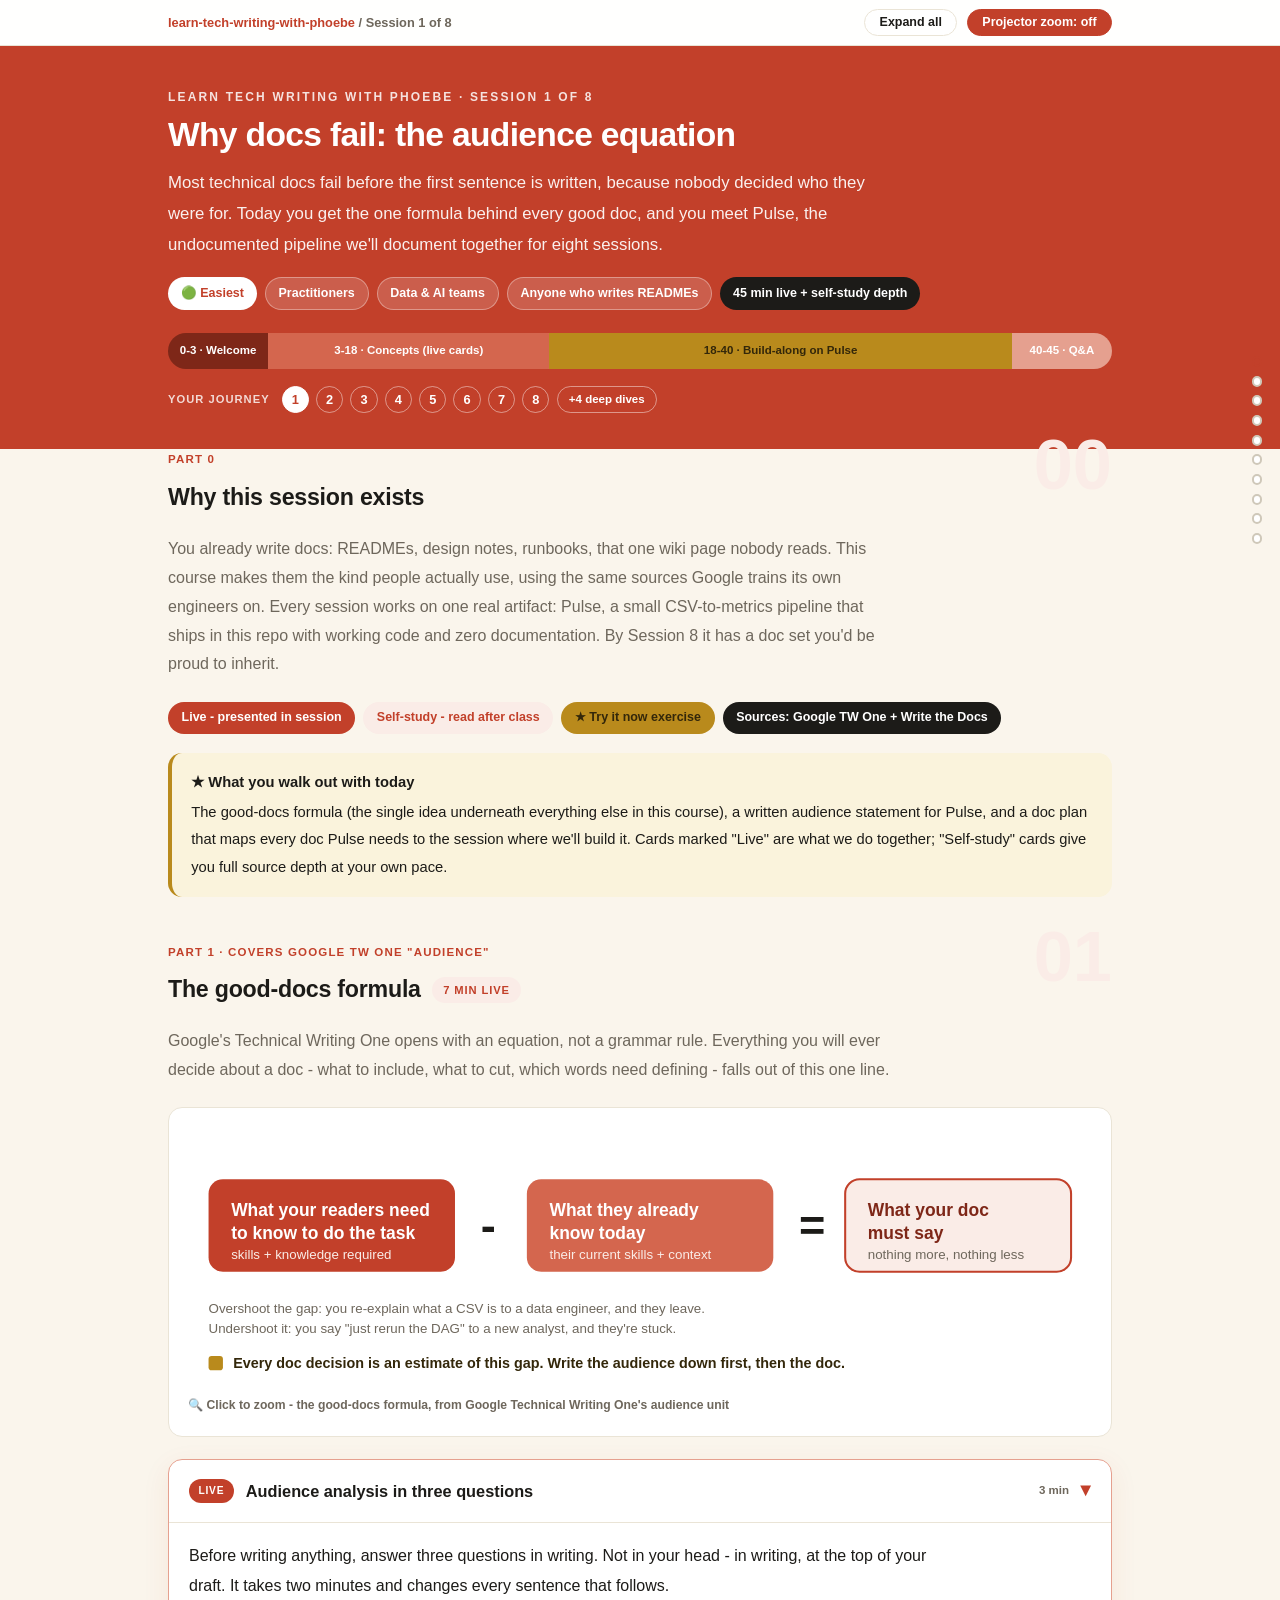
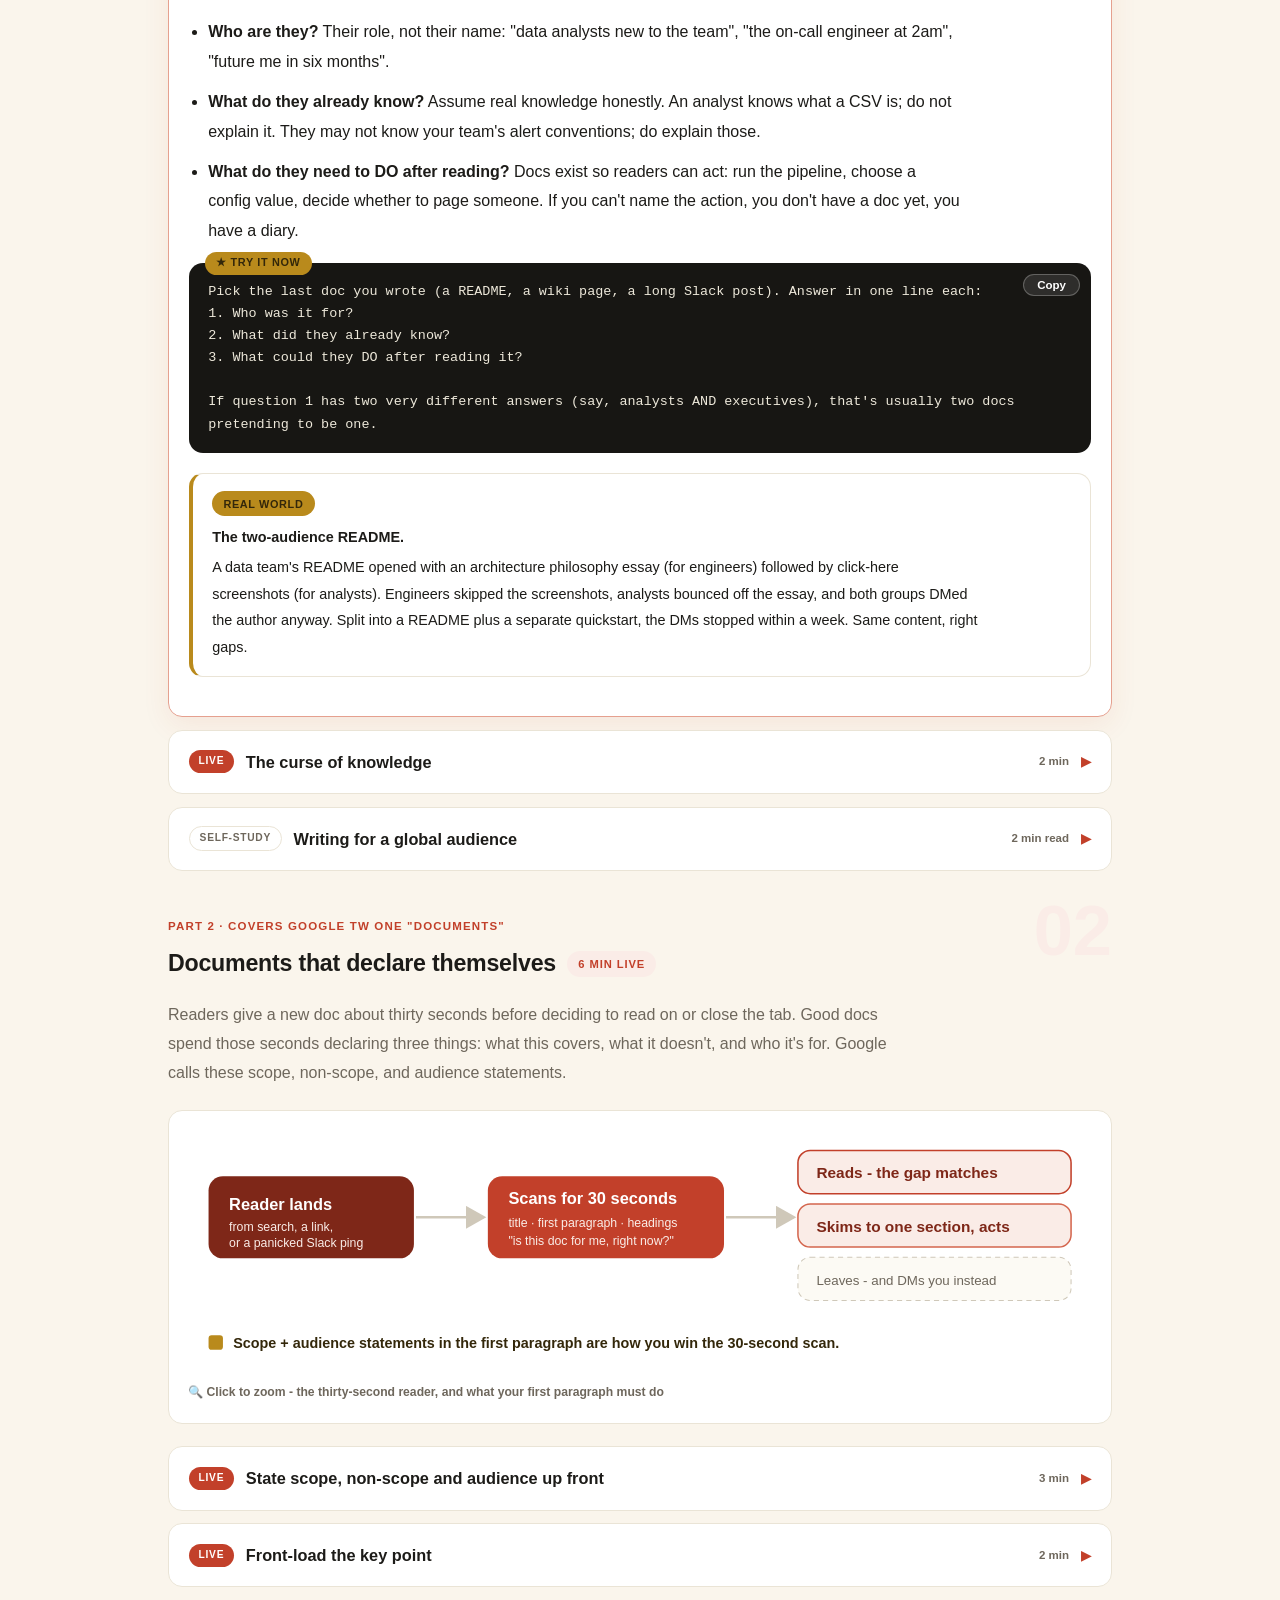
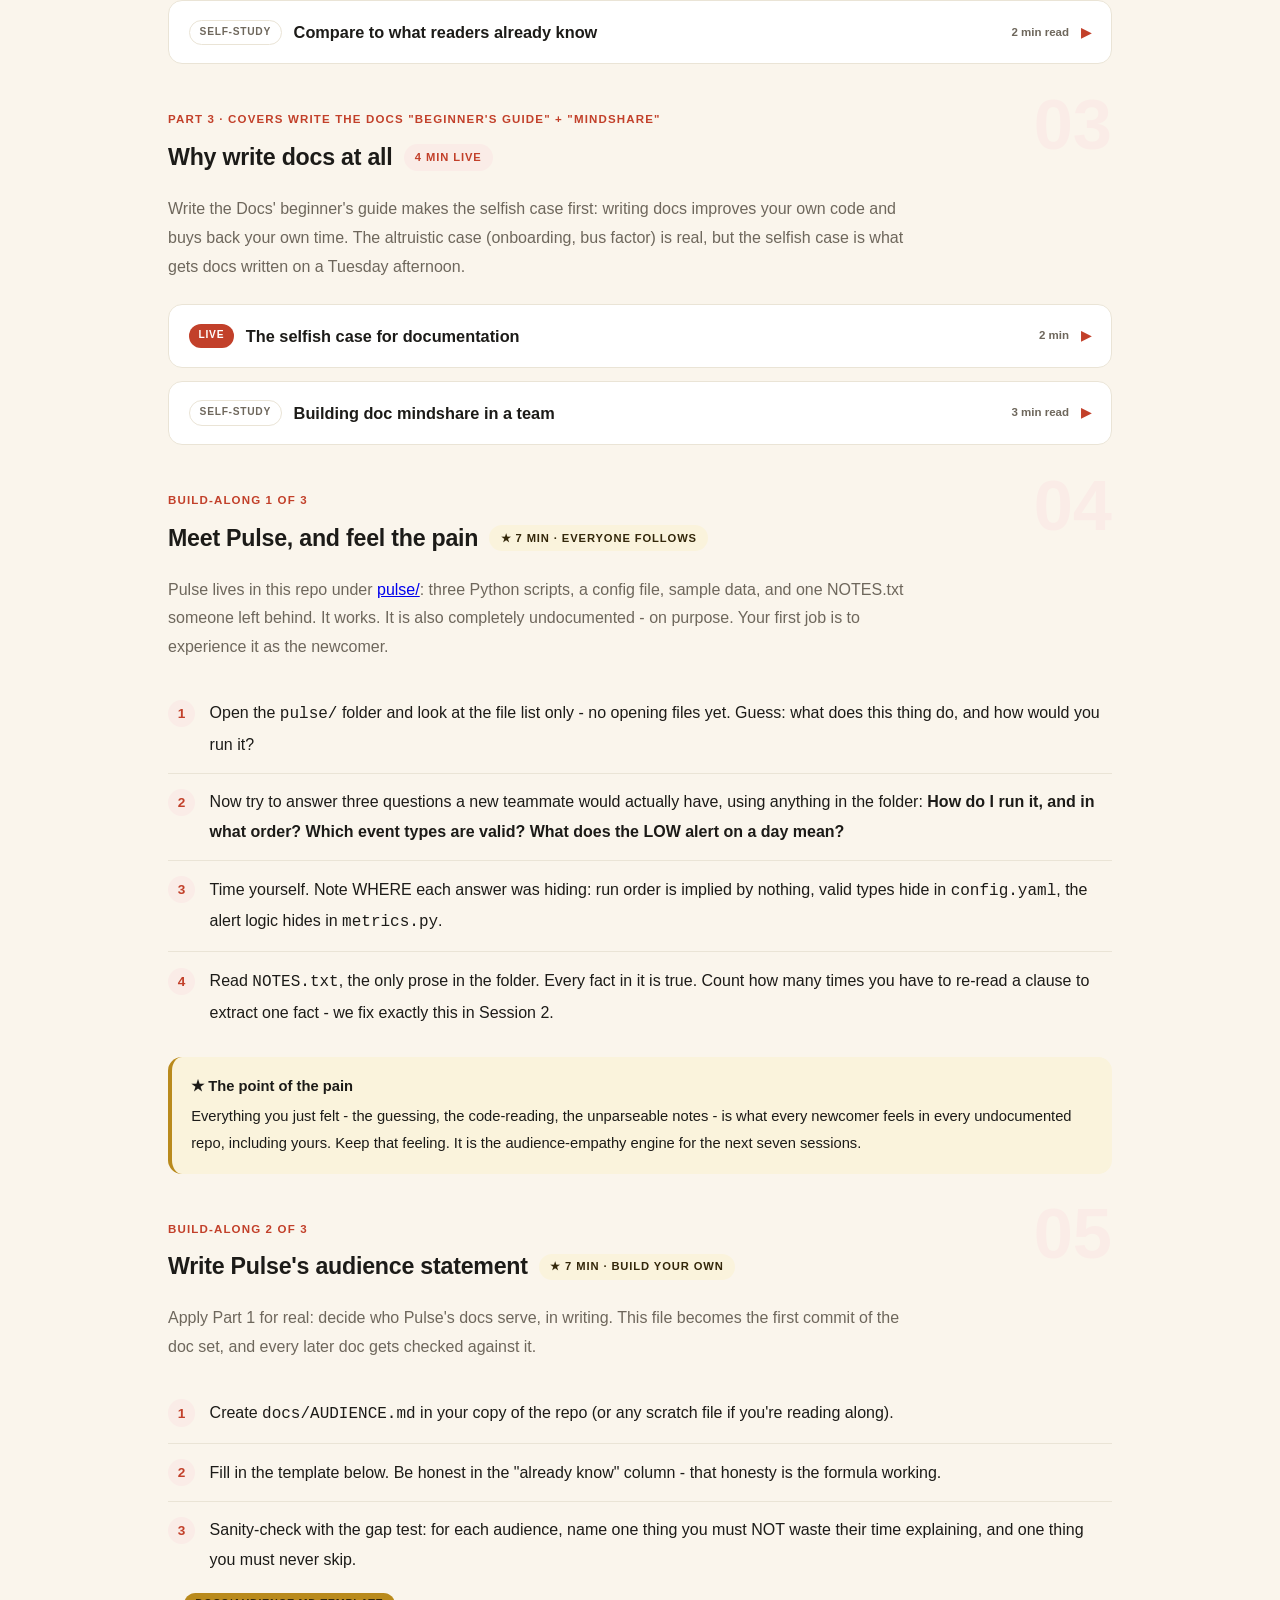
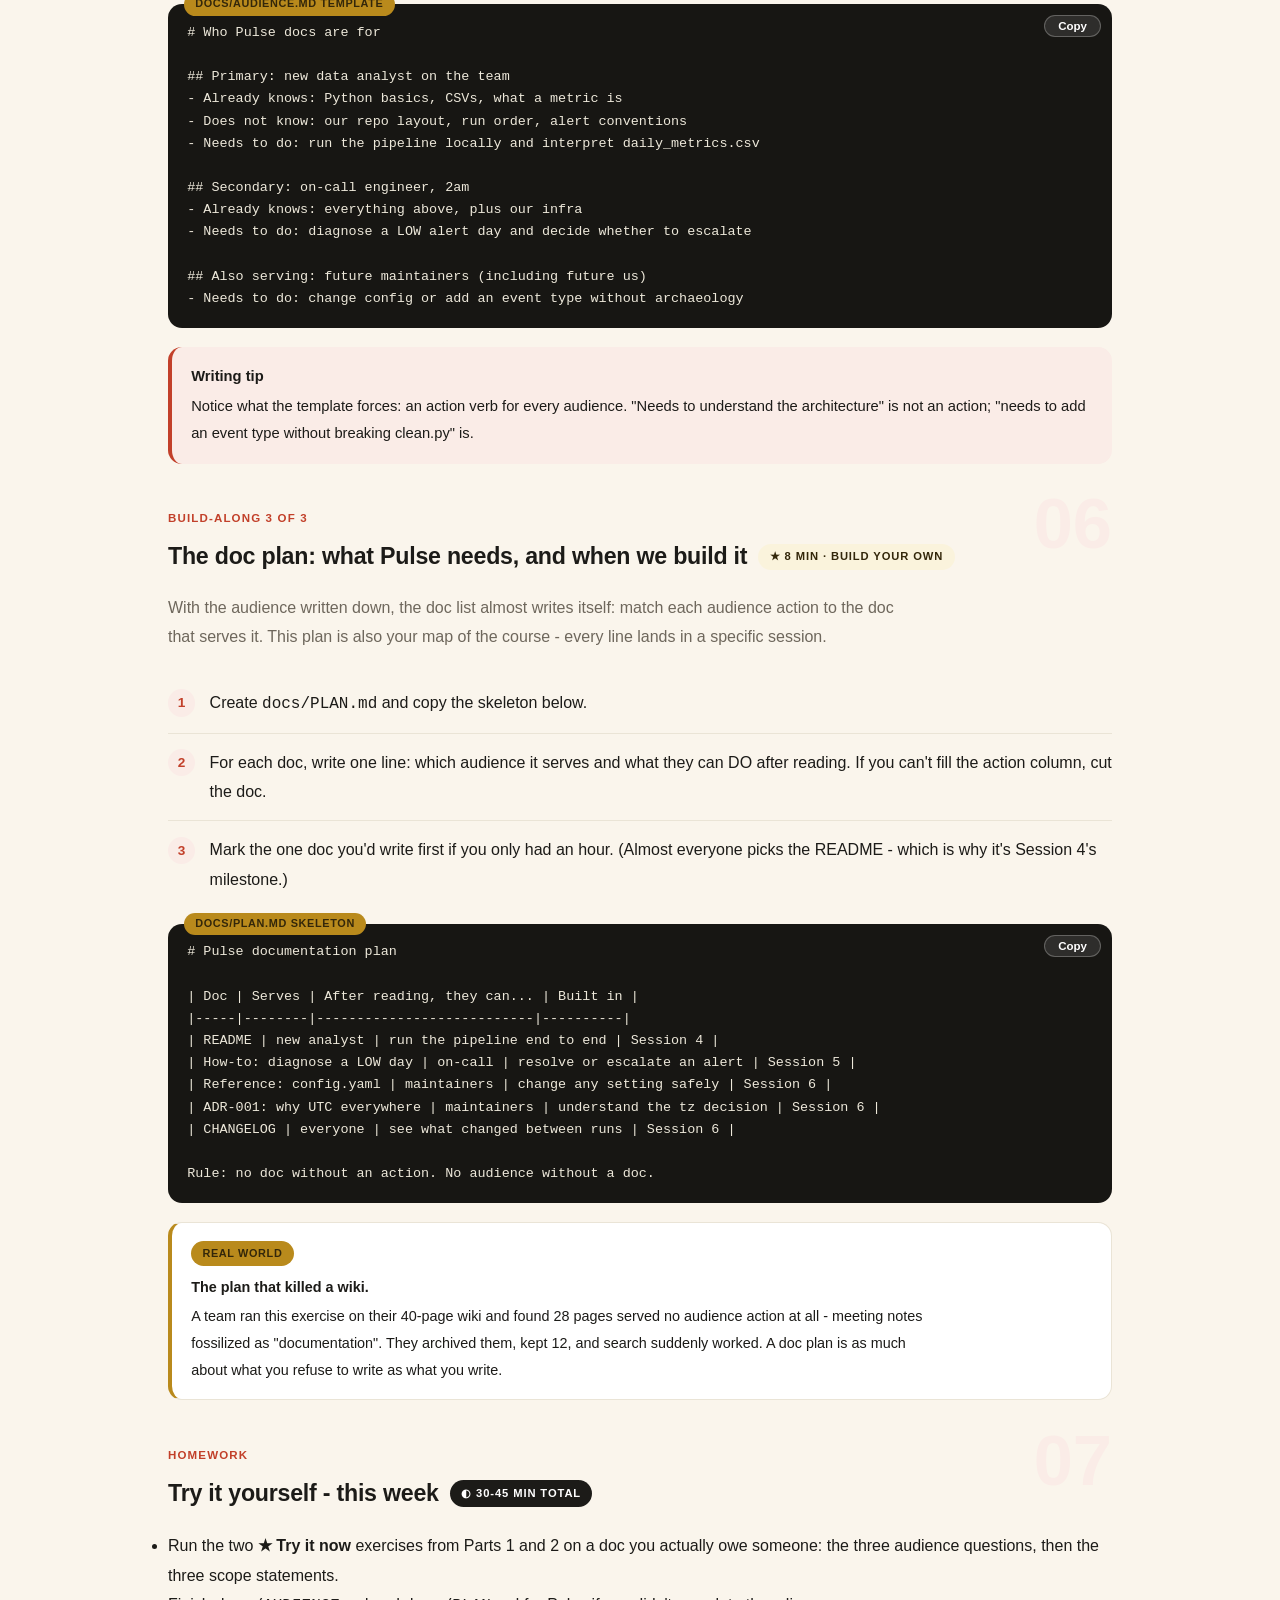
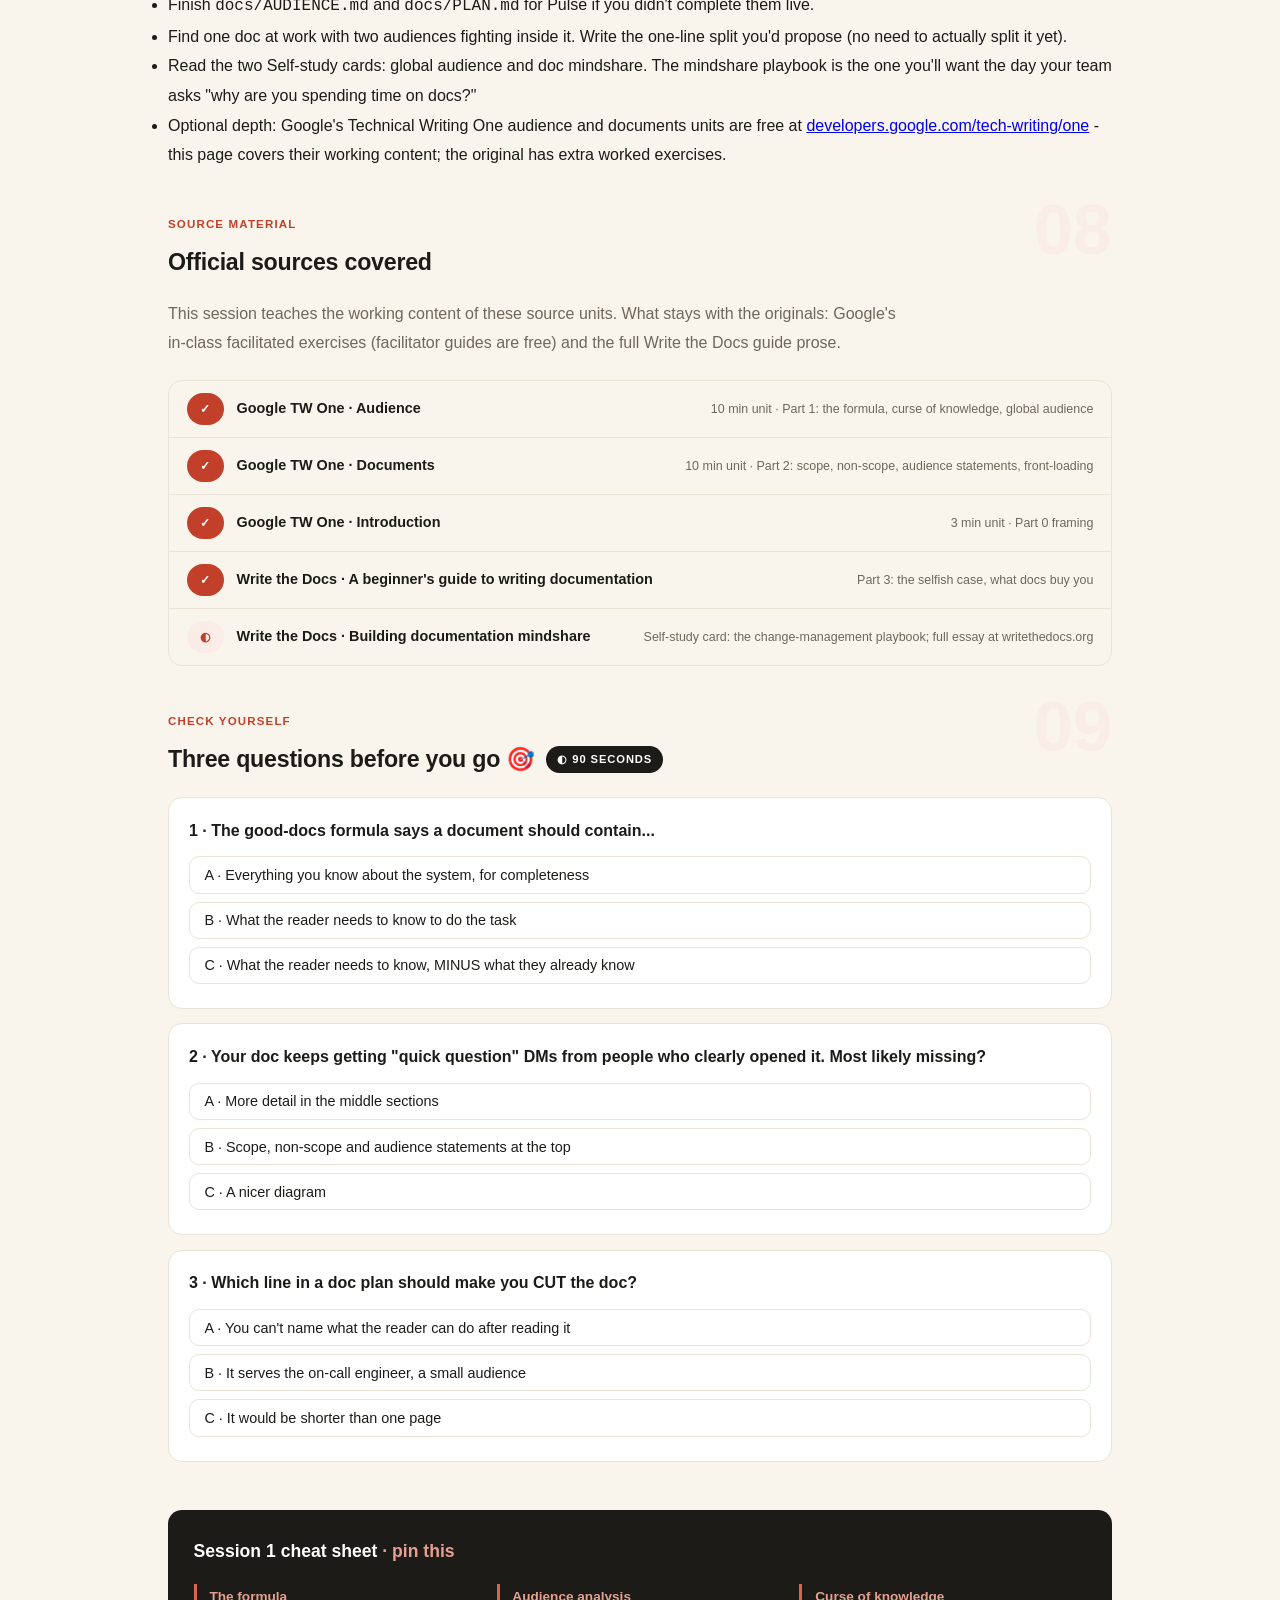
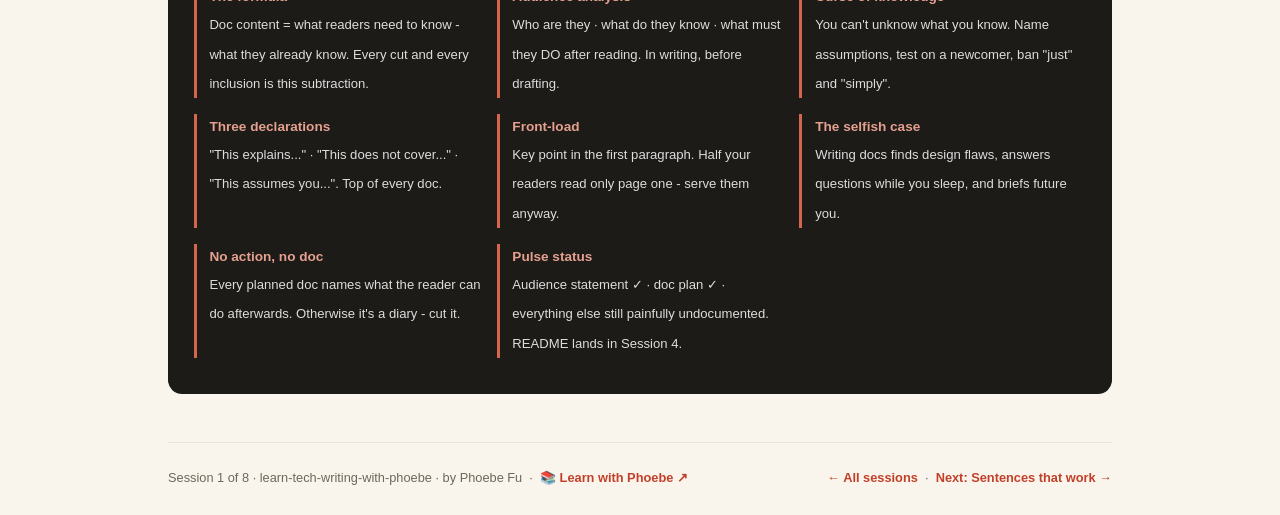
==== courses/01-why-docs-fail.html @ 9e73abfb "Add Learn with Phoebe hub backlink to footers" ====
<!DOCTYPE html>
<html lang="en">
<head>
<meta charset="UTF-8">
<meta name="viewport" content="width=device-width, initial-scale=1.0">
<title>Session 1 · Why docs fail: the audience equation - learn tech writing with phoebe</title>
<link rel="stylesheet" href="../assets/style.css?v=1">
</head>
<body>

<div class="toolbar">
  <div class="wrap">
    <span class="crumb"><a href="../index.html">learn-tech-writing-with-phoebe</a> / Session 1 of 8</span>
    <button class="btn" id="toggle-all" type="button">Expand all</button>
    <button class="btn primary" id="zoom-toggle" type="button">Projector zoom: off</button>
  </div>
</div>

<header class="masthead">
  <div class="wrap">
    <div class="eyebrow">Learn Tech Writing with Phoebe · Session 1 of 8</div>
    <h1>Why docs fail: <span class="accent">the audience equation</span></h1>
    <p class="sub">Most technical docs fail before the first sentence is written, because nobody decided who they were for. Today you get the one formula behind every good doc, and you meet Pulse, the undocumented pipeline we'll document together for eight sessions.</p>
    <div class="chip-row">
      <span class="chip level">🟢 Easiest</span>
      <span class="chip audience">Practitioners</span>
      <span class="chip audience">Data &amp; AI teams</span>
      <span class="chip audience">Anyone who writes READMEs</span>
      <span class="chip time">45 min live + self-study depth</span>
    </div>
    <div class="agenda">
      <span class="a1" style="flex:1">0-3 · Welcome</span>
      <span class="a2" style="flex:3">3-18 · Concepts (live cards)</span>
      <span class="a3" style="flex:5">18-40 · Build-along on Pulse</span>
      <span class="a4" style="flex:1">40-45 · Q&amp;A</span>
    </div>
  </div>
</header>

<main class="wrap">

  <!-- ============ INTRO ============ -->
  <section class="section" id="intro">
    <div class="section-kicker">
      <span class="klabel">Part 0</span>
      <h2>Why this session exists</h2>
    </div>
    <p class="lede">You already write docs: READMEs, design notes, runbooks, that one wiki page nobody reads. This course makes them the kind people actually use, using the same sources Google trains its own engineers on. Every session works on one real artifact: Pulse, a small CSV-to-metrics pipeline that ships in this repo with working code and zero documentation. By Session 8 it has a doc set you'd be proud to inherit.</p>
    <div class="legend">
      <span class="pill solid">Live - presented in session</span>
      <span class="pill light">Self-study - read after class</span>
      <span class="pill peach">★ Try it now exercise</span>
      <span class="pill inkpill">Sources: Google TW One + Write the Docs</span>
    </div>
    <div class="callout win">
      <strong>★ What you walk out with today</strong>
      The good-docs formula (the single idea underneath everything else in this course), a written audience statement for Pulse, and a doc plan that maps every doc Pulse needs to the session where we'll build it. Cards marked "Live" are what we do together; "Self-study" cards give you full source depth at your own pace.
    </div>
  </section>

  <!-- ============ PART 1: THE FORMULA ============ -->
  <section class="section" id="formula">
    <div class="section-kicker">
      <span class="klabel">Part 1 · covers Google TW One "Audience"</span>
      <h2>The good-docs formula <span class="tag concept">7 min live</span></h2>
    </div>
    <p class="lede">Google's Technical Writing One opens with an equation, not a grammar rule. Everything you will ever decide about a doc - what to include, what to cut, which words need defining - falls out of this one line.</p>

    <figure class="zoomable">
      <svg viewBox="0 0 880 250" xmlns="http://www.w3.org/2000/svg" role="img" aria-label="The good-docs formula: what readers need to know minus what they already know equals what your doc must say">
        <style>
          .f1T { font: 700 17px Inter, sans-serif; fill: #FFFFFF; }
          .f1S { font: 400 13px Inter, sans-serif; fill: #FAECE7; }
          .f1O { font: 800 44px Inter, sans-serif; fill: #1C1B18; }
          .f1G { font: 700 17px Inter, sans-serif; fill: #7E2718; }
          .f1X { font: 400 13px Inter, sans-serif; fill: #6E675C; }
          .f1N { font: 600 14px Inter, sans-serif; fill: #33270A; }
        </style>
        <rect x="20" y="50" width="240" height="90" rx="14" fill="#C2402A"/>
        <text class="f1T" x="42" y="86">What your readers need</text>
        <text class="f1T" x="42" y="108">to know to do the task</text>
        <text class="f1S" x="42" y="128">skills + knowledge required</text>
        <text class="f1O" x="285" y="110">-</text>
        <rect x="330" y="50" width="240" height="90" rx="14" fill="#D4664E"/>
        <text class="f1T" x="352" y="86">What they already</text>
        <text class="f1T" x="352" y="108">know today</text>
        <text class="f1S" x="352" y="128">their current skills + context</text>
        <text class="f1O" x="595" y="110">=</text>
        <rect x="640" y="50" width="220" height="90" rx="14" fill="#FAECE7" stroke="#C2402A" stroke-width="2"/>
        <text class="f1G" x="662" y="86">What your doc</text>
        <text class="f1G" x="662" y="108">must say</text>
        <text class="f1X" x="662" y="128">nothing more, nothing less</text>
        <text class="f1X" x="20" y="180">Overshoot the gap: you re-explain what a CSV is to a data engineer, and they leave.</text>
        <text class="f1X" x="20" y="200">Undershoot it: you say "just rerun the DAG" to a new analyst, and they're stuck.</text>
        <rect x="20" y="222" width="14" height="14" rx="3" fill="#B98A1C"/>
        <text class="f1N" x="44" y="234">Every doc decision is an estimate of this gap. Write the audience down first, then the doc.</text>
      </svg>
      <figcaption>🔍 Click to zoom - the good-docs formula, from Google Technical Writing One's audience unit</figcaption>
    </figure>

    <details class="card" open>
      <summary><span class="mode live">Live</span>Audience analysis in three questions<span class="mini">3 min</span><span class="caret">▶</span></summary>
      <div class="body">
        <p>Before writing anything, answer three questions in writing. Not in your head - in writing, at the top of your draft. It takes two minutes and changes every sentence that follows.</p>
        <ul>
          <li><strong>Who are they?</strong> Their role, not their name: "data analysts new to the team", "the on-call engineer at 2am", "future me in six months".</li>
          <li><strong>What do they already know?</strong> Assume real knowledge honestly. An analyst knows what a CSV is; do not explain it. They may not know your team's alert conventions; do explain those.</li>
          <li><strong>What do they need to DO after reading?</strong> Docs exist so readers can act: run the pipeline, choose a config value, decide whether to page someone. If you can't name the action, you don't have a doc yet, you have a diary.</li>
        </ul>
        <div class="prompt-box good"><span class="label">★ Try it now</span>Pick the last doc you wrote (a README, a wiki page, a long Slack post). Answer in one line each:
1. Who was it for?
2. What did they already know?
3. What could they DO after reading it?

If question 1 has two very different answers (say, analysts AND executives), that's usually two docs pretending to be one.</div>
        <div class="callout example">
          <span class="ex-pill">Real world</span>
          <p><strong>The two-audience README.</strong> A data team's README opened with an architecture philosophy essay (for engineers) followed by click-here screenshots (for analysts). Engineers skipped the screenshots, analysts bounced off the essay, and both groups DMed the author anyway. Split into a README plus a separate quickstart, the DMs stopped within a week. Same content, right gaps.</p>
        </div>
      </div>
    </details>

    <details class="card">
      <summary><span class="mode live">Live</span>The curse of knowledge<span class="mini">2 min</span><span class="caret">▶</span></summary>
      <div class="body">
        <p>The curse of knowledge is the single biggest enemy of technical writing: once you understand something, you literally cannot remember what it was like not to understand it. The expert who built the pipeline is the worst-placed person to guess what a newcomer needs - and usually the person writing the doc.</p>
        <p>You cannot cure it, but you can compensate:</p>
        <ul>
          <li><strong>Name the assumed knowledge explicitly.</strong> "This guide assumes you can run Python scripts from a terminal" turns an invisible assumption into a checkable prerequisite.</li>
          <li><strong>Test on a real newcomer.</strong> One fresh reader following your doc, while you stay silent, finds more gaps than three expert reviews.</li>
          <li><strong>Watch for insider vocabulary.</strong> Every unexplained team-ism ("the staging thing", "Dana's fix") is a wall for the reader you claimed to write for.</li>
        </ul>
        <div class="callout tip">
          <strong>Writing tip</strong>
          The words "just", "simply" and "obviously" are curse-of-knowledge alarms. If it were simple for your reader, they would not be reading your doc.
        </div>
      </div>
    </details>

    <details class="card">
      <summary><span class="mode self">Self-study</span>Writing for a global audience<span class="mini">2 min read</span><span class="caret">▶</span></summary>
      <div class="body">
        <p>Most technical docs are read by more non-native English speakers than native ones. Google's guidance is blunt: prefer simple words, short sentences, and zero idioms. "A piece of cake" costs a translation lookup; "easy" costs nothing.</p>
        <ul>
          <li><strong>Drop cultural references and sports metaphors.</strong> "Hit it out of the park", "punt on this" and "the whole nine yards" all die in translation.</li>
          <li><strong>Prefer standard American spelling</strong> and unambiguous date formats (2026-07-17, never 07/06/26).</li>
          <li><strong>Simple vocabulary is not dumbed down.</strong> The technical terms stay exact; it's the connective tissue around them that gets plainer. "Utilize the aforementioned methodology" and "use this method" carry identical information.</li>
        </ul>
      </div>
    </details>
  </section>

  <!-- ============ PART 2: DOCUMENTS THAT DECLARE THEMSELVES ============ -->
  <section class="section" id="documents">
    <div class="section-kicker">
      <span class="klabel">Part 2 · covers Google TW One "Documents"</span>
      <h2>Documents that declare themselves <span class="tag concept">6 min live</span></h2>
    </div>
    <p class="lede">Readers give a new doc about thirty seconds before deciding to read on or close the tab. Good docs spend those seconds declaring three things: what this covers, what it doesn't, and who it's for. Google calls these scope, non-scope, and audience statements.</p>

    <figure class="zoomable">
      <svg viewBox="0 0 880 235" xmlns="http://www.w3.org/2000/svg" role="img" aria-label="The thirty-second reader: lands on the doc, scans title scope and audience, then decides to read, skim or leave">
        <style>
          .r2T { font: 700 16px Inter, sans-serif; fill: #FFFFFF; }
          .r2S { font: 400 12px Inter, sans-serif; fill: #FAECE7; }
          .r2G { font: 700 15px Inter, sans-serif; fill: #7E2718; }
          .r2X { font: 400 13px Inter, sans-serif; fill: #6E675C; }
          .r2N { font: 600 14px Inter, sans-serif; fill: #33270A; }
        </style>
        <defs>
          <marker id="r2Ah" markerWidth="9" markerHeight="9" refX="7" refY="4.5" orient="auto">
            <path d="M0,0 L8,4.5 L0,9 z" fill="#CFC8B9"/>
          </marker>
        </defs>
        <rect x="20" y="45" width="200" height="80" rx="14" fill="#7E2718"/>
        <text class="r2T" x="40" y="78">Reader lands</text>
        <text class="r2S" x="40" y="98">from search, a link,</text>
        <text class="r2S" x="40" y="114">or a panicked Slack ping</text>
        <line x1="222" y1="85" x2="288" y2="85" stroke="#CFC8B9" stroke-width="2.5" marker-end="url(#r2Ah)"/>
        <rect x="292" y="45" width="230" height="80" rx="14" fill="#C2402A"/>
        <text class="r2T" x="312" y="72">Scans for 30 seconds</text>
        <text class="r2S" x="312" y="94">title · first paragraph · headings</text>
        <text class="r2S" x="312" y="112">"is this doc for me, right now?"</text>
        <line x1="524" y1="85" x2="590" y2="85" stroke="#CFC8B9" stroke-width="2.5" marker-end="url(#r2Ah)"/>
        <rect x="594" y="20" width="266" height="42" rx="12" fill="#FAECE7" stroke="#C2402A" stroke-width="1.5"/>
        <text class="r2G" x="612" y="47">Reads - the gap matches</text>
        <rect x="594" y="72" width="266" height="42" rx="12" fill="#FAECE7" stroke="#D4664E" stroke-width="1.5"/>
        <text class="r2G" x="612" y="99">Skims to one section, acts</text>
        <rect x="594" y="124" width="266" height="42" rx="12" fill="#FCFAF4" stroke="#CFC8B9" stroke-dasharray="5 4"/>
        <text class="r2X" x="612" y="151">Leaves - and DMs you instead</text>
        <rect x="20" y="200" width="14" height="14" rx="3" fill="#B98A1C"/>
        <text class="r2N" x="44" y="212">Scope + audience statements in the first paragraph are how you win the 30-second scan.</text>
      </svg>
      <figcaption>🔍 Click to zoom - the thirty-second reader, and what your first paragraph must do</figcaption>
    </figure>

    <details class="card">
      <summary><span class="mode live">Live</span>State scope, non-scope and audience up front<span class="mini">3 min</span><span class="caret">▶</span></summary>
      <div class="body">
        <p>The highest-leverage sentences in any doc are the ones that tell the reader whether to keep reading. Google's pattern is three declarations, right at the top:</p>
        <table class="clean">
          <thead><tr><th>Statement</th><th>Pattern</th><th>Pulse example</th></tr></thead>
          <tbody>
            <tr><td>Scope</td><td>"This document explains how to..."</td><td>"This guide explains how to run the Pulse pipeline end to end."</td></tr>
            <tr><td>Non-scope</td><td>"This document does not cover..."</td><td>"It does not cover adding new event types; see the reference."</td></tr>
            <tr><td>Audience</td><td>"This document assumes you..."</td><td>"It assumes you can run Python scripts from a terminal."</td></tr>
          </tbody>
        </table>
        <p>Non-scope statements feel like admitting weakness. They are the opposite: they save the wrong reader ten minutes, and they save you the support conversation afterwards. A doc that quietly hopes to serve everyone serves no one.</p>
        <div class="prompt-box good"><span class="label">★ Try it now</span>Write the three statements for a doc you owe someone right now:

This document explains ...
This document does not cover ...
This document assumes you ...

If the non-scope line was hard to write, your doc's scope is probably too big.</div>
      </div>
    </details>

    <details class="card">
      <summary><span class="mode live">Live</span>Front-load the key point<span class="mini">2 min</span><span class="caret">▶</span></summary>
      <div class="body">
        <p>Busy readers read the first paragraph and the headings, then decide. Google's rule: state your key points at the START of the document - the conclusion, the recommendation, the one number that matters. Academic writing builds to a conclusion; technical writing leads with it.</p>
        <ul>
          <li><strong>Page one is the whole doc</strong> for half your readers. Make sure the thing you'd most want them to know survives if they stop there.</li>
          <li><strong>The same rule fractals down:</strong> the first sentence of each paragraph carries that paragraph (Session 3 makes this precise), and the first paragraph of the doc carries the doc.</li>
        </ul>
        <div class="callout example">
          <span class="ex-pill">Real world</span>
          <p><strong>The buried migration deadline.</strong> A platform team announced a breaking change in paragraph nine of a wiki page, after eight paragraphs of background. Three teams missed it and broke in production. The postmortem action item was one line: "put the deadline in the first sentence." Front-loading is an incident-prevention technique.</p>
        </div>
      </div>
    </details>

    <details class="card">
      <summary><span class="mode self">Self-study</span>Compare to what readers already know<span class="mini">2 min read</span><span class="caret">▶</span></summary>
      <div class="body">
        <p>The fastest way to teach a new concept is to anchor it to one the reader already has. Google recommends explicit comparisons early in a doc: "Pulse is like a tiny Airflow DAG with three fixed tasks" tells a data engineer 80% of the architecture in one sentence.</p>
        <ul>
          <li><strong>Pick anchors from the audience statement.</strong> The comparison only works if the reader actually knows the anchor - this is the formula again.</li>
          <li><strong>Say where the comparison breaks.</strong> "Unlike Airflow, there is no scheduler; you run the steps by hand" prevents the anchor from over-teaching.</li>
        </ul>
      </div>
    </details>
  </section>

  <!-- ============ PART 3: DOCS ARE A TEAM SPORT ============ -->
  <section class="section" id="team">
    <div class="section-kicker">
      <span class="klabel">Part 3 · covers Write the Docs "beginner's guide" + "mindshare"</span>
      <h2>Why write docs at all <span class="tag concept">4 min live</span></h2>
    </div>
    <p class="lede">Write the Docs' beginner's guide makes the selfish case first: writing docs improves your own code and buys back your own time. The altruistic case (onboarding, bus factor) is real, but the selfish case is what gets docs written on a Tuesday afternoon.</p>

    <details class="card">
      <summary><span class="mode live">Live</span>The selfish case for documentation<span class="mini">2 min</span><span class="caret">▶</span></summary>
      <div class="body">
        <p>Four returns you collect personally, before anyone else benefits:</p>
        <ul>
          <li><strong>Writing docs finds design flaws.</strong> Explaining an interface in prose is the cheapest usability test that exists. If the run order is hard to explain, the run order is the bug.</li>
          <li><strong>Docs answer questions while you sleep.</strong> Every question a doc answers is a DM you never receive. The README you write once outworks the explanation you give weekly.</li>
          <li><strong>Future you is a stranger.</strong> Six months from now you will know none of what you know today. The doc is a letter to that person.</li>
          <li><strong>Docs make work legible to the people who rate it.</strong> An undocumented system is invisible in a promo packet; a documented one is an asset someone else can point at.</li>
        </ul>
        <div class="callout tip">
          <strong>Data team tip</strong>
          For pipelines specifically, the question "why is today's number weird?" arrives on a schedule. A doc that explains the alert threshold and the known failure modes converts a recurring meeting into a link.
        </div>
      </div>
    </details>

    <details class="card">
      <summary><span class="mode self">Self-study</span>Building doc mindshare in a team<span class="mini">3 min read</span><span class="caret">▶</span></summary>
      <div class="body">
        <p>Write the Docs has a change-management playbook for teams where "we should document this" always loses to the sprint. The moves, in order:</p>
        <ul>
          <li><strong>State the problem with receipts:</strong> count the repeated questions, the onboarding weeks, the incident minutes lost to tribal knowledge. Make the cost visible before proposing the cure.</li>
          <li><strong>Start where you are:</strong> one team, one system, one good doc set as the demo. Pulse plays exactly this role in this course.</li>
          <li><strong>Make writing easy:</strong> templates, a known home for docs, and a norm that docs ship with the change (Session 7 wires this into CI).</li>
          <li><strong>Keep a rhythm:</strong> docs reviewed in the same meetings as code, dead pages deleted on sight. A small set of fresh docs beats a large set of stale ones.</li>
        </ul>
      </div>
    </details>
  </section>

  <!-- ============ DEMO 1 ============ -->
  <section class="section" id="demo-1">
    <div class="section-kicker">
      <span class="klabel">Build-along 1 of 3</span>
      <h2>Meet Pulse, and feel the pain <span class="tag demo">★ 7 min · everyone follows</span></h2>
    </div>
    <p class="lede">Pulse lives in this repo under <a href="https://github.com/phoebefu6/learn-tech-writing-with-phoebe/tree/main/pulse">pulse/</a>: three Python scripts, a config file, sample data, and one NOTES.txt someone left behind. It works. It is also completely undocumented - on purpose. Your first job is to experience it as the newcomer.</p>

    <div class="steps">
      <div class="step"><p>Open the <code>pulse/</code> folder and look at the file list only - no opening files yet. Guess: what does this thing do, and how would you run it?</p></div>
      <div class="step"><p>Now try to answer three questions a new teammate would actually have, using anything in the folder: <strong>How do I run it, and in what order? Which event types are valid? What does the LOW alert on a day mean?</strong></p></div>
      <div class="step"><p>Time yourself. Note WHERE each answer was hiding: run order is implied by nothing, valid types hide in <code>config.yaml</code>, the alert logic hides in <code>metrics.py</code>.</p></div>
      <div class="step"><p>Read <code>NOTES.txt</code>, the only prose in the folder. Every fact in it is true. Count how many times you have to re-read a clause to extract one fact - we fix exactly this in Session 2.</p></div>
    </div>

    <div class="callout win">
      <strong>★ The point of the pain</strong>
      Everything you just felt - the guessing, the code-reading, the unparseable notes - is what every newcomer feels in every undocumented repo, including yours. Keep that feeling. It is the audience-empathy engine for the next seven sessions.
    </div>
  </section>

  <!-- ============ DEMO 2 ============ -->
  <section class="section" id="demo-2">
    <div class="section-kicker">
      <span class="klabel">Build-along 2 of 3</span>
      <h2>Write Pulse's audience statement <span class="tag demo">★ 7 min · build your own</span></h2>
    </div>
    <p class="lede">Apply Part 1 for real: decide who Pulse's docs serve, in writing. This file becomes the first commit of the doc set, and every later doc gets checked against it.</p>

    <div class="steps">
      <div class="step"><p>Create <code>docs/AUDIENCE.md</code> in your copy of the repo (or any scratch file if you're reading along).</p></div>
      <div class="step"><p>Fill in the template below. Be honest in the "already know" column - that honesty is the formula working.</p></div>
      <div class="step"><p>Sanity-check with the gap test: for each audience, name one thing you must NOT waste their time explaining, and one thing you must never skip.</p></div>
    </div>

    <div class="prompt-box good"><span class="label">docs/AUDIENCE.md template</span># Who Pulse docs are for

## Primary: new data analyst on the team
- Already knows: Python basics, CSVs, what a metric is
- Does not know: our repo layout, run order, alert conventions
- Needs to do: run the pipeline locally and interpret daily_metrics.csv

## Secondary: on-call engineer, 2am
- Already knows: everything above, plus our infra
- Needs to do: diagnose a LOW alert day and decide whether to escalate

## Also serving: future maintainers (including future us)
- Needs to do: change config or add an event type without archaeology</div>

    <div class="callout tip">
      <strong>Writing tip</strong>
      Notice what the template forces: an action verb for every audience. "Needs to understand the architecture" is not an action; "needs to add an event type without breaking clean.py" is.
    </div>
  </section>

  <!-- ============ DEMO 3 ============ -->
  <section class="section" id="demo-3">
    <div class="section-kicker">
      <span class="klabel">Build-along 3 of 3</span>
      <h2>The doc plan: what Pulse needs, and when we build it <span class="tag demo">★ 8 min · build your own</span></h2>
    </div>
    <p class="lede">With the audience written down, the doc list almost writes itself: match each audience action to the doc that serves it. This plan is also your map of the course - every line lands in a specific session.</p>

    <div class="steps">
      <div class="step"><p>Create <code>docs/PLAN.md</code> and copy the skeleton below.</p></div>
      <div class="step"><p>For each doc, write one line: which audience it serves and what they can DO after reading. If you can't fill the action column, cut the doc.</p></div>
      <div class="step"><p>Mark the one doc you'd write first if you only had an hour. (Almost everyone picks the README - which is why it's Session 4's milestone.)</p></div>
    </div>

    <div class="prompt-box good"><span class="label">docs/PLAN.md skeleton</span># Pulse documentation plan

| Doc | Serves | After reading, they can... | Built in |
|-----|--------|---------------------------|----------|
| README | new analyst | run the pipeline end to end | Session 4 |
| How-to: diagnose a LOW day | on-call | resolve or escalate an alert | Session 5 |
| Reference: config.yaml | maintainers | change any setting safely | Session 6 |
| ADR-001: why UTC everywhere | maintainers | understand the tz decision | Session 6 |
| CHANGELOG | everyone | see what changed between runs | Session 6 |

Rule: no doc without an action. No audience without a doc.</div>

    <div class="callout example">
      <span class="ex-pill">Real world</span>
      <p><strong>The plan that killed a wiki.</strong> A team ran this exercise on their 40-page wiki and found 28 pages served no audience action at all - meeting notes fossilized as "documentation". They archived them, kept 12, and search suddenly worked. A doc plan is as much about what you refuse to write as what you write.</p>
    </div>
  </section>

  <!-- ============ HOMEWORK ============ -->
  <section class="section" id="exercise">
    <div class="section-kicker">
      <span class="klabel">Homework</span>
      <h2>Try it yourself - this week <span class="tag exercise">◐ 30-45 min total</span></h2>
    </div>
    <ul>
      <li>Run the two <strong>★ Try it now</strong> exercises from Parts 1 and 2 on a doc you actually owe someone: the three audience questions, then the three scope statements.</li>
      <li>Finish <code>docs/AUDIENCE.md</code> and <code>docs/PLAN.md</code> for Pulse if you didn't complete them live.</li>
      <li>Find one doc at work with two audiences fighting inside it. Write the one-line split you'd propose (no need to actually split it yet).</li>
      <li>Read the two Self-study cards: global audience and doc mindshare. The mindshare playbook is the one you'll want the day your team asks "why are you spending time on docs?"</li>
      <li>Optional depth: Google's Technical Writing One audience and documents units are free at <a href="https://developers.google.com/tech-writing/one">developers.google.com/tech-writing/one</a> - this page covers their working content; the original has extra worked exercises.</li>
    </ul>
  </section>

  <!-- ============ SOURCES COVERED ============ -->
  <section class="section" id="official">
    <div class="section-kicker">
      <span class="klabel">Source material</span>
      <h2>Official sources covered</h2>
    </div>
    <p class="lede">This session teaches the working content of these source units. What stays with the originals: Google's in-class facilitated exercises (facilitator guides are free) and the full Write the Docs guide prose.</p>
    <div class="covered">
      <div class="covered-row"><span class="status pill solid">✓</span><span class="name">Google TW One · Audience</span><span class="note">10 min unit · Part 1: the formula, curse of knowledge, global audience</span></div>
      <div class="covered-row"><span class="status pill solid">✓</span><span class="name">Google TW One · Documents</span><span class="note">10 min unit · Part 2: scope, non-scope, audience statements, front-loading</span></div>
      <div class="covered-row"><span class="status pill solid">✓</span><span class="name">Google TW One · Introduction</span><span class="note">3 min unit · Part 0 framing</span></div>
      <div class="covered-row"><span class="status pill solid">✓</span><span class="name">Write the Docs · A beginner's guide to writing documentation</span><span class="note">Part 3: the selfish case, what docs buy you</span></div>
      <div class="covered-row"><span class="status pill light">◐</span><span class="name">Write the Docs · Building documentation mindshare</span><span class="note">Self-study card: the change-management playbook; full essay at writethedocs.org</span></div>
    </div>
  </section>

  <!-- ============ QUIZ ============ -->
  <section class="section" id="quiz">
    <div class="section-kicker">
      <span class="klabel">Check yourself</span>
      <h2>Three questions before you go 🎯 <span class="tag exercise">◐ 90 seconds</span></h2>
    </div>
    <div class="quiz-q" data-answer="2">
      <p class="qtext">1 · The good-docs formula says a document should contain...</p>
      <button class="qopt" type="button">A · Everything you know about the system, for completeness</button>
      <button class="qopt" type="button">B · What the reader needs to know to do the task</button>
      <button class="qopt" type="button">C · What the reader needs to know, MINUS what they already know</button>
      <p class="qwhy">The subtraction is the whole trick. Option B without the subtraction is how you end up explaining CSVs to data engineers.</p>
    </div>
    <div class="quiz-q" data-answer="1">
      <p class="qtext">2 · Your doc keeps getting "quick question" DMs from people who clearly opened it. Most likely missing?</p>
      <button class="qopt" type="button">A · More detail in the middle sections</button>
      <button class="qopt" type="button">B · Scope, non-scope and audience statements at the top</button>
      <button class="qopt" type="button">C · A nicer diagram</button>
      <p class="qwhy">Readers who can't tell in 30 seconds whether the doc answers their question fall back to DMing the author. The declarations at the top are the fix.</p>
    </div>
    <div class="quiz-q" data-answer="0">
      <p class="qtext">3 · Which line in a doc plan should make you CUT the doc?</p>
      <button class="qopt" type="button">A · You can't name what the reader can do after reading it</button>
      <button class="qopt" type="button">B · It serves the on-call engineer, a small audience</button>
      <button class="qopt" type="button">C · It would be shorter than one page</button>
      <p class="qwhy">No action, no doc - that's Demo 3's rule. Small audiences and short docs are both fine; actionless docs are diaries.</p>
    </div>
    <p class="quiz-score"></p>
  </section>

  <!-- ============ CHEAT SHEET ============ -->
  <section class="cheat" id="cheatsheet">
    <h3>Session 1 cheat sheet <span>· pin this</span></h3>
    <div class="grid-2">
      <div class="cheat-item"><b>The formula</b><span>Doc content = what readers need to know - what they already know. Every cut and every inclusion is this subtraction.</span></div>
      <div class="cheat-item"><b>Audience analysis</b><span>Who are they · what do they know · what must they DO after reading. In writing, before drafting.</span></div>
      <div class="cheat-item"><b>Curse of knowledge</b><span>You can't unknow what you know. Name assumptions, test on a newcomer, ban "just" and "simply".</span></div>
      <div class="cheat-item"><b>Three declarations</b><span>"This explains..." · "This does not cover..." · "This assumes you...". Top of every doc.</span></div>
      <div class="cheat-item"><b>Front-load</b><span>Key point in the first paragraph. Half your readers read only page one - serve them anyway.</span></div>
      <div class="cheat-item"><b>The selfish case</b><span>Writing docs finds design flaws, answers questions while you sleep, and briefs future you.</span></div>
      <div class="cheat-item"><b>No action, no doc</b><span>Every planned doc names what the reader can do afterwards. Otherwise it's a diary - cut it.</span></div>
      <div class="cheat-item"><b>Pulse status</b><span>Audience statement ✓ · doc plan ✓ · everything else still painfully undocumented. README lands in Session 4.</span></div>
    </div>
  </section>

  <footer class="pagefoot">
    <span>Session 1 of 8 · learn-tech-writing-with-phoebe · by Phoebe Fu &nbsp;·&nbsp; 📚 <a href="https://phoebefu6.github.io/learn-with-phoebe/">Learn with Phoebe ↗</a></span>
    <span><a href="../index.html">← All sessions</a> &nbsp;·&nbsp; <a href="02-sentences-that-work.html">Next: Sentences that work →</a></span>
  </footer>

</main>

<script src="../assets/app.js?v=1"></script>
</body>
</html>
---- assets/style.css ----
/* learn-tech-writing-with-phoebe - editorial bold design system
   Accent: indigo #C2402A · Ink: #1C1B18 · Flagship: amber #B98A1C */

:root {
  --indigo: #C2402A;
  --indigo-deep: #7E2718;
  --indigo-mid: #D4664E;
  --indigo-soft: #E5A08F;
  --indigo-50: #FAECE7;
  --ink: #1C1B18;
  --muted: #6E675C;
  --faint: #CFC8B9;
  --hairline: #EAE4D6;
  --amber: #B98A1C;
  --amber-ink: #33270A;
  --amber-50: #FAF3DC;
  --paper: #FAF5EC;
  --code-bg: #171613;
  --code-ink: #EDE8DA;
  --radius: 14px;
}

* { margin: 0; padding: 0; box-sizing: border-box; }

html { font-size: 16px; scroll-behavior: smooth; }
html.zoom-125 { font-size: 20px; }
html.zoom-150 { font-size: 24px; }

body {
  font-family: "Inter", -apple-system, BlinkMacSystemFont, "Segoe UI", Roboto, sans-serif;
  background: var(--paper);
  color: var(--ink);
  line-height: 1.85;
  font-feature-settings: "tnum";
}

.wrap { max-width: 62rem; margin: 0 auto; padding: 0 1.5rem; }

/* ---------- header band ---------- */
.masthead {
  background: var(--indigo);
  color: #fff;
  padding: 2.5rem 0 2.25rem;
}
.masthead .eyebrow {
  font-size: .75rem;
  letter-spacing: .18em;
  text-transform: uppercase;
  opacity: .85;
  font-weight: 600;
}
.masthead h1 {
  font-size: 2.1rem;
  line-height: 1.15;
  font-weight: 800;
  margin: .5rem 0 .75rem;
  letter-spacing: -.02em;
}
.masthead h1 .accent { color: inherit; }
.masthead .sub { font-size: 1.05rem; opacity: .92; max-width: 44rem; }

.chip-row { display: flex; flex-wrap: wrap; gap: .5rem; margin-top: 1.1rem; }
.chip {
  display: inline-flex;
  align-items: center;
  gap: .35rem;
  border-radius: 999px;
  padding: .25rem .8rem;
  font-size: .78rem;
  font-weight: 600;
  white-space: nowrap;
}
.chip.level { background: #fff; color: var(--indigo); }
.chip.audience { background: rgba(255,255,255,.16); color: #fff; border: 1px solid rgba(255,255,255,.35); }
.chip.time { background: var(--ink); color: #fff; font-variant-numeric: tabular-nums; }

/* ---------- agenda bar ---------- */
.agenda {
  display: flex;
  border-radius: 999px;
  overflow: hidden;
  margin: 1.4rem 0 0;
  font-size: .72rem;
  font-weight: 600;
  text-align: center;
  color: #fff;
}
.agenda span { padding: .45rem .3rem; white-space: nowrap; overflow: hidden; text-overflow: ellipsis; }
.agenda .a1 { background: var(--indigo-deep); }
.agenda .a2 { background: var(--indigo-mid); }
.agenda .a3 { background: var(--amber); color: var(--amber-ink); }
.agenda .a4 { background: var(--indigo-soft); }

/* ---------- toolbar ---------- */
.toolbar {
  position: sticky;
  top: 0;
  z-index: 40;
  background: rgba(255,255,255,.94);
  backdrop-filter: blur(6px);
  border-bottom: 1px solid var(--hairline);
  padding: .55rem 0;
}
.toolbar .wrap { display: flex; align-items: center; gap: .6rem; }
.toolbar .crumb { font-size: .8rem; color: var(--muted); font-weight: 600; margin-right: auto; }
.toolbar .crumb a { color: var(--indigo); text-decoration: none; }
.btn {
  border: 1px solid var(--hairline);
  background: #fff;
  color: var(--ink);
  border-radius: 999px;
  padding: .35rem .9rem;
  font-size: .78rem;
  font-weight: 600;
  cursor: pointer;
  font-family: inherit;
  transition: all .15s ease;
}
.btn:hover { border-color: var(--indigo); color: var(--indigo); }
.btn.primary { background: var(--indigo); border-color: var(--indigo); color: #fff; }
.btn.primary:hover { background: var(--indigo-deep); }

/* ---------- sections ---------- */
main { padding: 2.5rem 0 4rem; }

.section { margin-bottom: 2.8rem; }
.section-kicker { margin-bottom: 1rem; }
.section-kicker .klabel {
  display: block;
  font-size: .72rem;
  text-transform: uppercase;
  letter-spacing: .1em;
  color: var(--indigo);
  font-weight: 700;
  margin-bottom: .35rem;
}
.section-kicker h2 {
  font-size: 1.45rem;
  font-weight: 800;
  letter-spacing: -.01em;
  display: flex;
  align-items: center;
  gap: .7rem;
  flex-wrap: wrap;
}
.section-kicker .tag {
  border-radius: 999px;
  padding: .18rem .7rem;
  font-size: .7rem;
  font-weight: 700;
  text-transform: uppercase;
  letter-spacing: .08em;
}
.tag.concept { background: var(--indigo-50); color: var(--indigo); }
.tag.demo { background: var(--amber-50); color: var(--amber-ink); }
.tag.exercise { background: var(--ink); color: #fff; }

.lede { color: var(--muted); max-width: 46rem; margin-bottom: 1.4rem; line-height: 1.8; }

/* live vs self-study markers on cards */
.mode {
  font-size: .64rem;
  font-weight: 700;
  text-transform: uppercase;
  letter-spacing: .07em;
  padding: .14rem .6rem;
  border-radius: 999px;
  flex: none;
}
.mode.live { background: var(--indigo); color: #fff; }
.mode.self { background: #fff; color: var(--muted); border: 1px solid var(--hairline); }

/* ---------- accordions ---------- */
details.card {
  border: 1px solid var(--hairline);
  border-radius: var(--radius);
  margin-bottom: .8rem;
  overflow: hidden;
  background: #fff;
}
details.card[open] { border-color: var(--indigo-soft); box-shadow: 0 8px 28px rgba(194,64,42,.08); }
details.card summary {
  list-style: none;
  cursor: pointer;
  padding: 1rem 1.25rem;
  display: flex;
  align-items: center;
  gap: .75rem;
  font-weight: 700;
  font-size: 1.02rem;
  user-select: none;
}
details.card summary::-webkit-details-marker { display: none; }
details.card summary .dot {
  width: .6rem; height: .6rem;
  border-radius: 999px;
  background: var(--indigo);
  flex: none;
}
details.card summary .mini { margin-left: auto; font-size: .72rem; color: var(--muted); font-weight: 600; white-space: nowrap; }
details.card summary .caret { transition: transform .2s ease; color: var(--indigo); font-size: .8rem; }
details.card[open] summary .caret { transform: rotate(90deg); }
details.card .body { padding: 0 1.25rem 1.4rem; border-top: 1px solid var(--hairline); padding-top: 1.15rem; }
details.card .body p { margin-bottom: 1.05rem; max-width: 48rem; }
details.card .body p:last-child { margin-bottom: 0; }
details.card .body ul, details.card .body ol { margin: 0 0 1.1rem 1.2rem; max-width: 47rem; }
details.card .body li { margin-bottom: .65rem; }
details.card .body h4 { font-size: .95rem; font-weight: 700; margin: 1.1rem 0 .45rem; }
details.card .body h4:first-child { margin-top: 0; }

/* ---------- pills & legends ---------- */
.legend { display: flex; flex-wrap: wrap; gap: .5rem; margin: 0 0 1.2rem; }
.pill {
  display: inline-flex;
  align-items: center;
  gap: .4rem;
  border-radius: 999px;
  padding: .28rem .85rem;
  font-size: .78rem;
  font-weight: 600;
}
.pill.solid { background: var(--indigo); color: #fff; }
.pill.light { background: var(--indigo-50); color: var(--indigo); }
.pill.inkpill { background: var(--ink); color: #fff; }
.pill.amber, .pill.peach { background: var(--amber); color: var(--amber-ink); }
.pill.bare { color: var(--faint); }

/* ---------- 4D grid ---------- */
.grid-2 { display: grid; grid-template-columns: repeat(auto-fit, minmax(15rem, 1fr)); gap: .8rem; margin: .5rem 0 1rem; }
.d-card {
  border: 1px solid var(--hairline);
  border-left: 4px solid var(--indigo);
  border-radius: 10px;
  padding: 1rem 1.1rem;
}
.d-card h4 { font-size: .95rem; margin-bottom: .3rem; }
.d-card h4 .lead-letter { color: var(--indigo); }
.d-card p { font-size: .86rem; color: var(--muted); margin: 0; }

/* ---------- tables ---------- */
table.clean { width: 100%; border-collapse: collapse; font-size: .9rem; margin: .4rem 0 1rem; }
table.clean th {
  text-align: left;
  font-size: .72rem;
  text-transform: uppercase;
  letter-spacing: .08em;
  color: var(--muted);
  padding: .5rem .6rem;
  border-bottom: 2px solid var(--ink);
}
table.clean td { padding: .7rem .6rem; border-bottom: .5px solid var(--hairline); vertical-align: top; line-height: 1.7; }
table.clean td:first-child { font-weight: 600; }

/* ---------- prompt boxes ---------- */
.prompt-box {
  position: relative;
  background: var(--code-bg);
  color: var(--code-ink);
  border-radius: var(--radius);
  padding: 1.1rem 1.2rem;
  margin: 1rem 0 1.2rem;
  font-family: "SF Mono", ui-monospace, Menlo, Consolas, monospace;
  font-size: .84rem;
  line-height: 1.65;
  white-space: pre-wrap;
  word-break: break-word;
}
.prompt-box .label {
  position: absolute;
  top: -0.7rem;
  left: 1rem;
  background: var(--indigo);
  color: #fff;
  font-family: "Inter", -apple-system, sans-serif;
  font-size: .68rem;
  font-weight: 700;
  letter-spacing: .06em;
  text-transform: uppercase;
  border-radius: 999px;
  padding: .15rem .7rem;
}
.prompt-box.bad .label { background: var(--faint); color: var(--ink); }
.prompt-box.good .label { background: var(--amber); color: var(--amber-ink); }
.copy-btn {
  position: absolute;
  top: .7rem;
  right: .7rem;
  background: rgba(255,255,255,.1);
  border: 1px solid rgba(255,255,255,.25);
  color: #fff;
  border-radius: 999px;
  padding: .25rem .8rem;
  font-size: .72rem;
  font-weight: 600;
  cursor: pointer;
  font-family: "Inter", -apple-system, sans-serif;
  transition: background .15s ease;
}
.copy-btn:hover { background: rgba(255,255,255,.22); }
.copy-btn.copied { background: var(--amber); border-color: var(--amber); color: var(--amber-ink); }

/* ---------- demo steps ---------- */
.steps { counter-reset: step; margin: .6rem 0 1rem; }
.step {
  display: flex;
  gap: .9rem;
  padding: .85rem 0;
  border-bottom: .5px solid var(--hairline);
}
.step:last-child { border-bottom: none; }
.step::before {
  counter-increment: step;
  content: counter(step);
  flex: none;
  width: 1.7rem; height: 1.7rem;
  border-radius: 999px;
  background: var(--indigo-50);
  color: var(--indigo);
  font-weight: 700;
  font-size: .85rem;
  display: inline-flex;
  align-items: center;
  justify-content: center;
  margin-top: .1rem;
}
.step p { margin: 0; }

/* ---------- callouts ---------- */
.callout {
  border-radius: var(--radius);
  padding: 1rem 1.2rem;
  margin: 1rem 0;
  font-size: .92rem;
}
.callout.tip { background: var(--indigo-50); border-left: 4px solid var(--indigo); }
.callout.win { background: var(--amber-50); border-left: 4px solid var(--amber); }
.callout strong:first-child { display: block; margin-bottom: .2rem; }

.callout.example {
  background: #FFFFFF;
  border: 1px solid var(--hairline);
  border-left: 4px solid var(--amber);
  font-size: .9rem;
}
.callout.example .ex-pill {
  display: inline-block;
  background: var(--amber);
  color: var(--amber-ink);
  border-radius: 999px;
  padding: .15rem .7rem;
  font-size: .68rem;
  font-weight: 700;
  text-transform: uppercase;
  letter-spacing: .06em;
  margin-bottom: .5rem;
}
.callout.example p { margin: 0 0 .75rem; max-width: 47rem; }
.callout.example p:last-child { margin-bottom: 0; }
.callout.example ul { margin: 0 0 0 1.1rem; max-width: 46rem; }
.callout.example li { margin-bottom: .6rem; }
.callout.example li:last-child { margin-bottom: 0; }

/* ---------- zoomable figures ---------- */
figure.zoomable {
  border: 1px solid var(--hairline);
  border-radius: var(--radius);
  padding: 1.2rem;
  margin: 1rem 0 1.4rem;
  cursor: zoom-in;
  transition: box-shadow .15s ease;
  background: #fff;
}
figure.zoomable:hover { box-shadow: 0 8px 28px rgba(194,64,42,.12); }
figure.zoomable svg, figure.zoomable img { width: 100%; height: auto; display: block; }
figure.zoomable figcaption {
  margin-top: .6rem;
  font-size: .76rem;
  color: var(--muted);
  font-weight: 600;
  display: flex;
  align-items: center;
  gap: .4rem;
}

.lightbox {
  position: fixed;
  inset: 0;
  z-index: 100;
  background: rgba(28,27,24,.9);
  display: none;
  align-items: center;
  justify-content: center;
  padding: 3vh 3vw;
  cursor: zoom-out;
}
.lightbox.open { display: flex; }
.lightbox .inner {
  background: #fff;
  border-radius: var(--radius);
  padding: 2rem;
  max-width: 94vw;
  max-height: 92vh;
  overflow: auto;
}
.lightbox .inner svg, .lightbox .inner img { width: min(88vw, 70rem); height: auto; }
.lightbox .close-hint {
  position: fixed;
  top: 1rem; right: 1.4rem;
  color: #fff;
  font-size: .8rem;
  font-weight: 600;
  opacity: .8;
}

/* ---------- courses covered ---------- */
.covered { border: 1px solid var(--hairline); border-radius: var(--radius); overflow: hidden; }
.covered-row {
  display: flex;
  align-items: baseline;
  gap: .8rem;
  padding: .75rem 1.1rem;
  border-bottom: .5px solid var(--hairline);
  font-size: .9rem;
}
.covered-row:last-child { border-bottom: none; }
.covered-row .status { flex: none; }
.covered-row .name { font-weight: 600; }
.covered-row .note { margin-left: auto; color: var(--muted); font-size: .78rem; text-align: right; }

/* ---------- cheat sheet footer ---------- */
.cheat {
  background: var(--ink);
  color: #fff;
  border-radius: var(--radius);
  padding: 1.6rem 1.6rem 1.3rem;
  margin-top: 3rem;
}
.cheat h3 { font-size: 1.1rem; margin-bottom: 1rem; }
.cheat h3 span { color: var(--indigo-soft); }
.cheat .grid-2 { gap: 1rem; }
.cheat .cheat-item { border-left: 3px solid var(--indigo-mid); padding-left: .8rem; }
.cheat .cheat-item b { display: block; font-size: .85rem; color: var(--indigo-soft); }
.cheat .cheat-item span { font-size: .82rem; opacity: .85; }

footer.pagefoot {
  border-top: 1px solid var(--hairline);
  margin-top: 3rem;
  padding: 1.4rem 0 2.5rem;
  font-size: .8rem;
  color: var(--muted);
  display: flex;
  justify-content: space-between;
  flex-wrap: wrap;
  gap: .8rem;
}
footer.pagefoot a { color: var(--indigo); text-decoration: none; font-weight: 600; }

/* ---------- wayfinding: reading progress + section dots + part numbers ---------- */

#progress-bar {
  position: fixed;
  top: 0; left: 0;
  height: 3px;
  width: 0;
  background: linear-gradient(90deg, var(--indigo), var(--amber));
  z-index: 90;
}

.pagenav {
  position: fixed;
  right: 1.1rem;
  top: 50%;
  transform: translateY(-50%);
  z-index: 50;
  display: flex;
  flex-direction: column;
  gap: .55rem;
}
.pagenav a {
  width: .68rem; height: .68rem;
  border-radius: 999px;
  background: #fff;
  border: 2px solid var(--faint);
  display: block;
  position: relative;
  transition: all .15s ease;
}
.pagenav a:hover { border-color: var(--indigo); transform: scale(1.3); }
.pagenav a.active { background: var(--indigo); border-color: var(--indigo); }
.pagenav a .nlabel {
  position: absolute;
  right: 1.4rem;
  top: 50%;
  transform: translateY(-50%);
  background: var(--ink);
  color: #fff;
  font-size: .7rem;
  font-weight: 600;
  padding: .22rem .65rem;
  border-radius: 6px;
  white-space: nowrap;
  opacity: 0;
  pointer-events: none;
  transition: opacity .15s ease;
}
.pagenav a:hover .nlabel { opacity: 1; }
@media (max-width: 74rem) { .pagenav { display: none; } }

main { counter-reset: partnum -1; }
.section .section-kicker { position: relative; }
.section .section-kicker::before {
  counter-increment: partnum;
  content: counter(partnum, decimal-leading-zero);
  position: absolute;
  right: 0;
  top: -1.2rem;
  font-size: 4.4rem;
  font-weight: 800;
  color: var(--indigo-50);
  line-height: 1;
  font-variant-numeric: tabular-nums;
  pointer-events: none;
  z-index: 0;
}
.section .section-kicker > * { position: relative; z-index: 1; }

details.card summary { transition: background .15s ease; }
details.card summary:hover { background: #FCFAF4; }

/* ---------- journey strip: you are here in the series ---------- */
.journey {
  display: flex;
  align-items: center;
  gap: .45rem;
  margin-top: 1.1rem;
  flex-wrap: wrap;
}
.journey .jlabel { font-size: .7rem; font-weight: 700; text-transform: uppercase; letter-spacing: .09em; opacity: .8; margin-right: .3rem; }
.journey a {
  width: 1.7rem; height: 1.7rem;
  border-radius: 999px;
  display: inline-flex;
  align-items: center;
  justify-content: center;
  font-size: .8rem;
  font-weight: 700;
  text-decoration: none;
  color: #fff;
  border: 1.5px solid rgba(255,255,255,.45);
  transition: all .15s ease;
  font-variant-numeric: tabular-nums;
}
.journey a:hover { border-color: #fff; transform: scale(1.12); }
.journey a.here { background: #fff; color: var(--indigo); border-color: #fff; }
.journey a.dd-chip { width: auto; border-radius: 999px; padding: 0 .7rem; font-size: .72rem; }

/* ---------- check-yourself quiz ---------- */
.quiz-q {
  border: 1px solid var(--hairline);
  border-radius: var(--radius);
  padding: 1.1rem 1.25rem 1rem;
  margin-bottom: .9rem;
  background: #fff;
}
.quiz-q .qtext { font-weight: 700; margin-bottom: .7rem; }
.quiz-q .qopt {
  display: block;
  width: 100%;
  text-align: left;
  background: #fff;
  border: 1px solid var(--hairline);
  border-radius: 10px;
  padding: .6rem .9rem;
  margin-bottom: .5rem;
  font-size: .9rem;
  font-family: inherit;
  color: var(--ink);
  cursor: pointer;
  transition: all .15s ease;
}
.quiz-q .qopt:hover { border-color: var(--indigo); background: var(--indigo-50); }
.quiz-q .qopt.correct { background: var(--indigo); border-color: var(--indigo); color: #fff; font-weight: 600; }
.quiz-q .qopt.correct::after { content: "  ✓"; }
.quiz-q .qopt.wrong { background: #FEF2F2; border-color: #FCA5A5; color: #991B1B; animation: qshake .3s ease; }
.quiz-q .qopt.wrong::after { content: "  ✗ try again"; font-size: .78rem; }
.quiz-q .qopt:disabled { cursor: default; }
.quiz-q .qwhy {
  display: none;
  background: var(--amber-50);
  border-left: 4px solid var(--amber);
  border-radius: 8px;
  padding: .6rem .9rem;
  font-size: .86rem;
  margin-top: .3rem;
}
.quiz-q.answered .qwhy { display: block; }
@keyframes qshake {
  0%, 100% { transform: translateX(0); }
  25% { transform: translateX(-5px); }
  75% { transform: translateX(5px); }
}
.quiz-score { font-weight: 700; color: var(--indigo); margin-top: .4rem; }

@media (prefers-reduced-motion: reduce) {
  .quiz-q .qopt.wrong { animation: none; }
  .journey a:hover { transform: none; }
}

/* ---------- micro-interactions (react-bits inspired, vanilla) ---------- */

/* BlurText: staggered word reveal on the masthead headline */
.masthead h1 .bw {
  display: inline-block;
  opacity: 0;
  filter: blur(8px);
  transform: translateY(.35em);
  animation: bw-in .7s cubic-bezier(.22,.9,.35,1) forwards;
  animation-delay: var(--bw-delay, 0s);
}
@keyframes bw-in {
  to { opacity: 1; filter: blur(0); transform: translateY(0); }
}

/* SpotlightCard: cursor-following highlight on accordion cards */
details.card { position: relative; }
details.card::after {
  content: "";
  position: absolute;
  inset: 0;
  pointer-events: none;
  opacity: 0;
  transition: opacity .3s ease;
  background: radial-gradient(320px circle at var(--mx, 50%) var(--my, 50%), rgba(194,64,42,.09), transparent 65%);
}
details.card:hover::after { opacity: 1; }

/* ScrollReveal: sections rise in as they enter the viewport */
.js-reveal .section {
  opacity: 0;
  transform: translateY(16px);
  transition: opacity .6s ease, transform .6s cubic-bezier(.22,.9,.35,1);
}
.js-reveal .section.revealed { opacity: 1; transform: none; }

@media (prefers-reduced-motion: reduce) {
  .masthead h1 .bw { animation: none; opacity: 1; filter: none; transform: none; }
  details.card::after { display: none; }
  .js-reveal .section { opacity: 1; transform: none; transition: none; }
}

@media (max-width: 40rem) {
  .masthead h1 { font-size: 1.6rem; }
  .agenda span { font-size: .6rem; }
  .toolbar .crumb { display: none; }
}

@media print {
  .toolbar, .copy-btn { display: none; }
  details.card { border: 1px solid #ccc; }
}
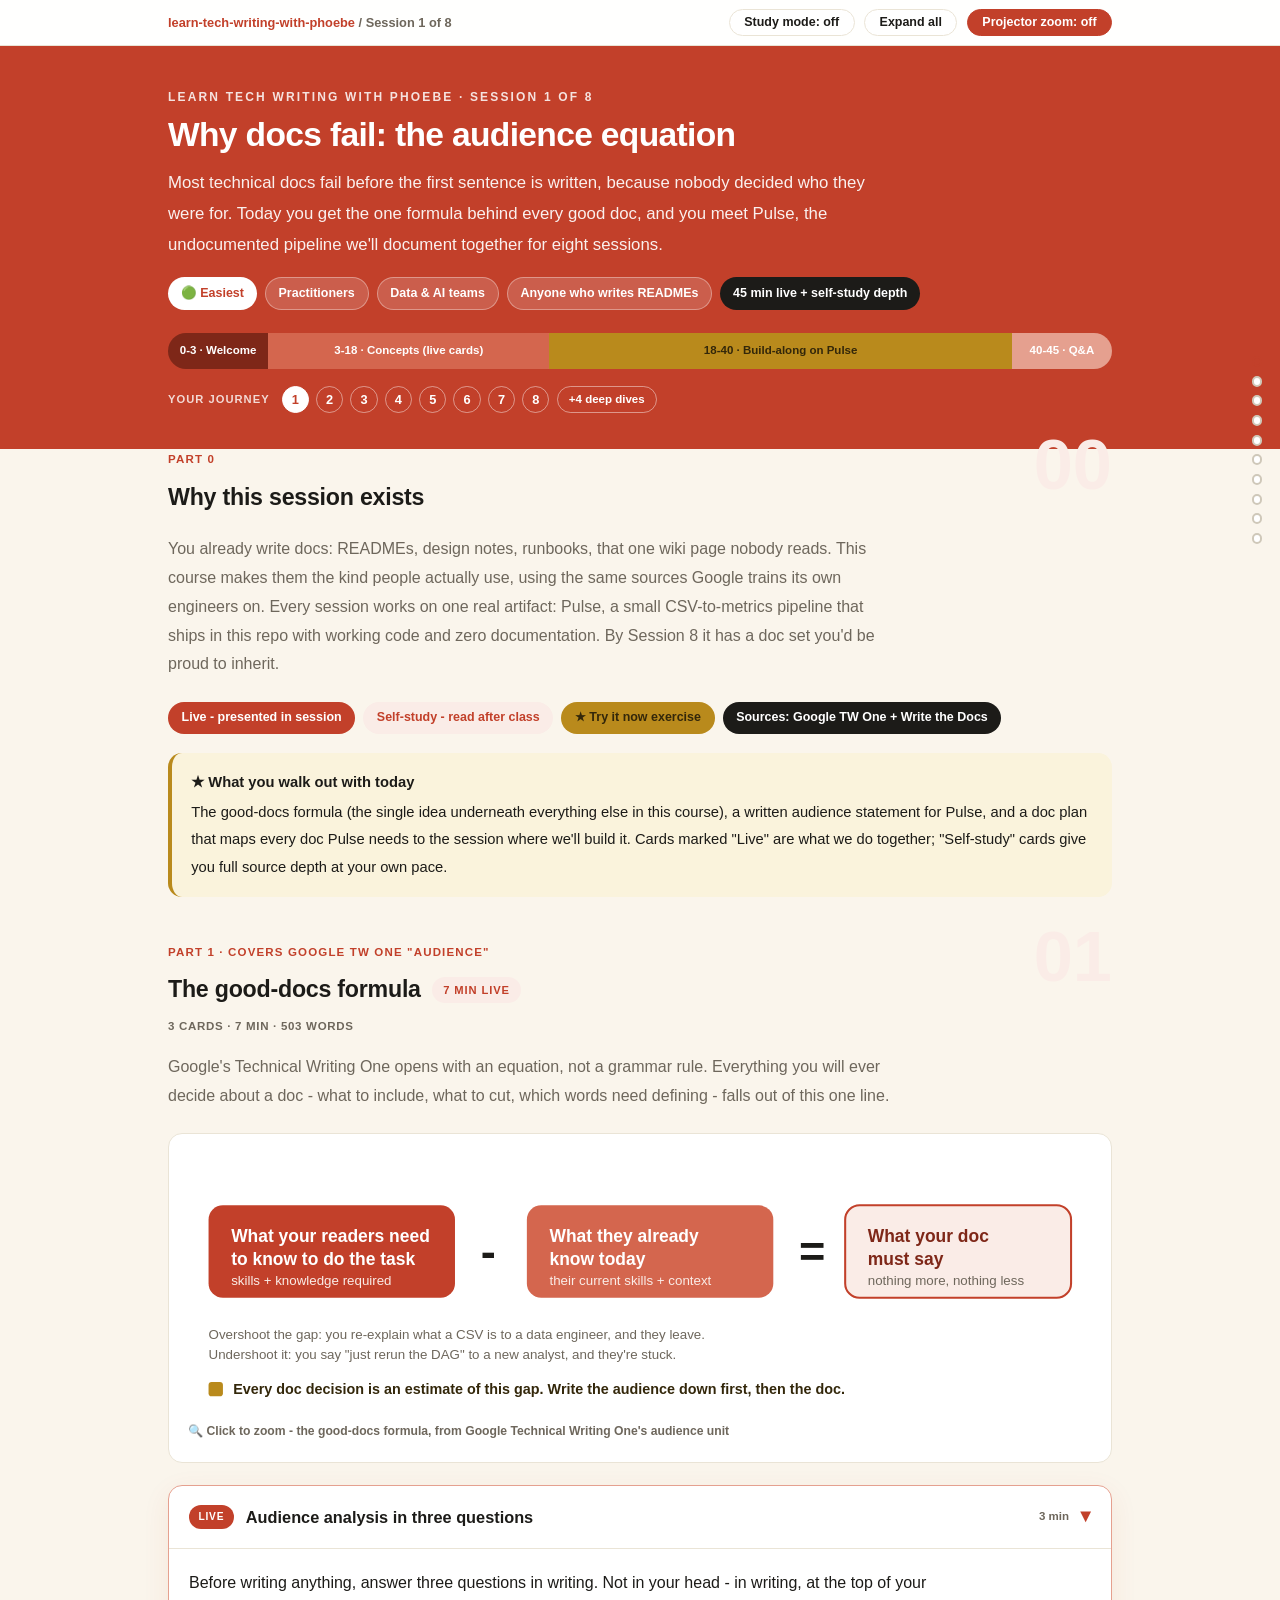
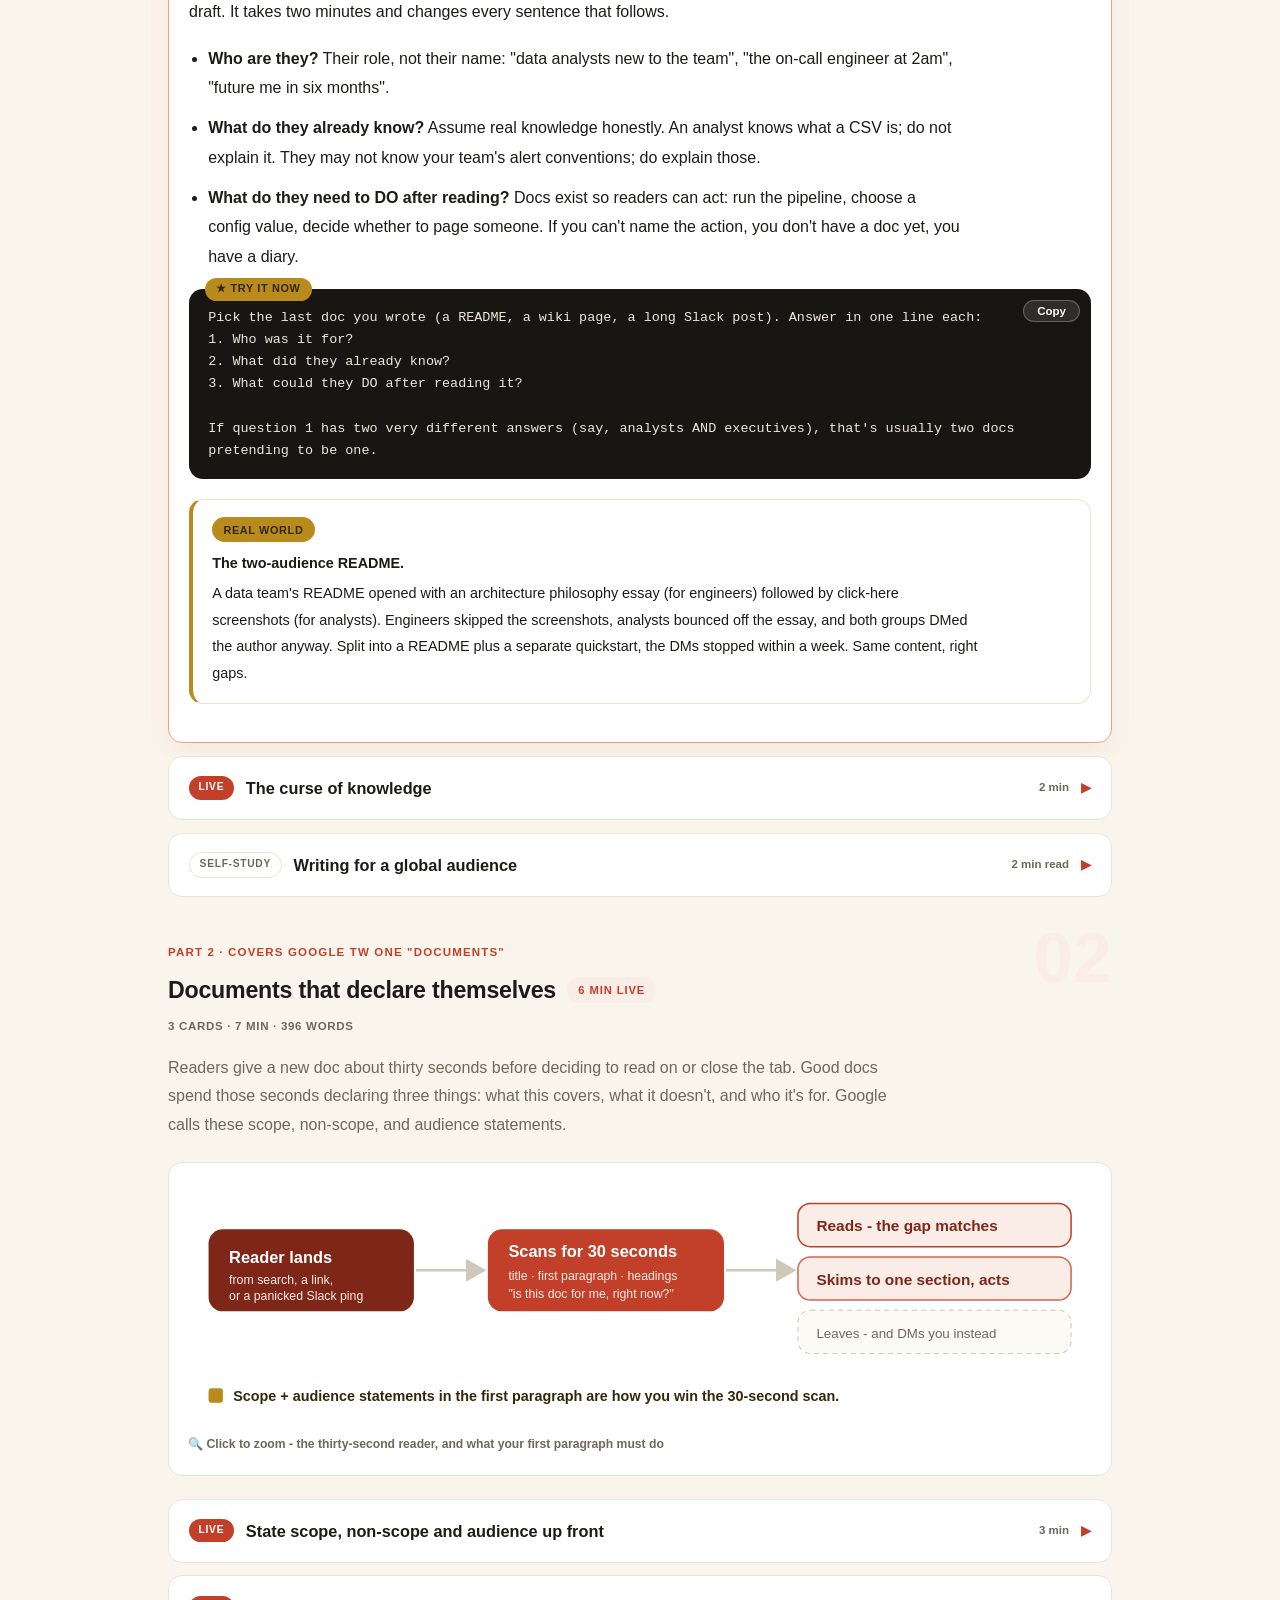
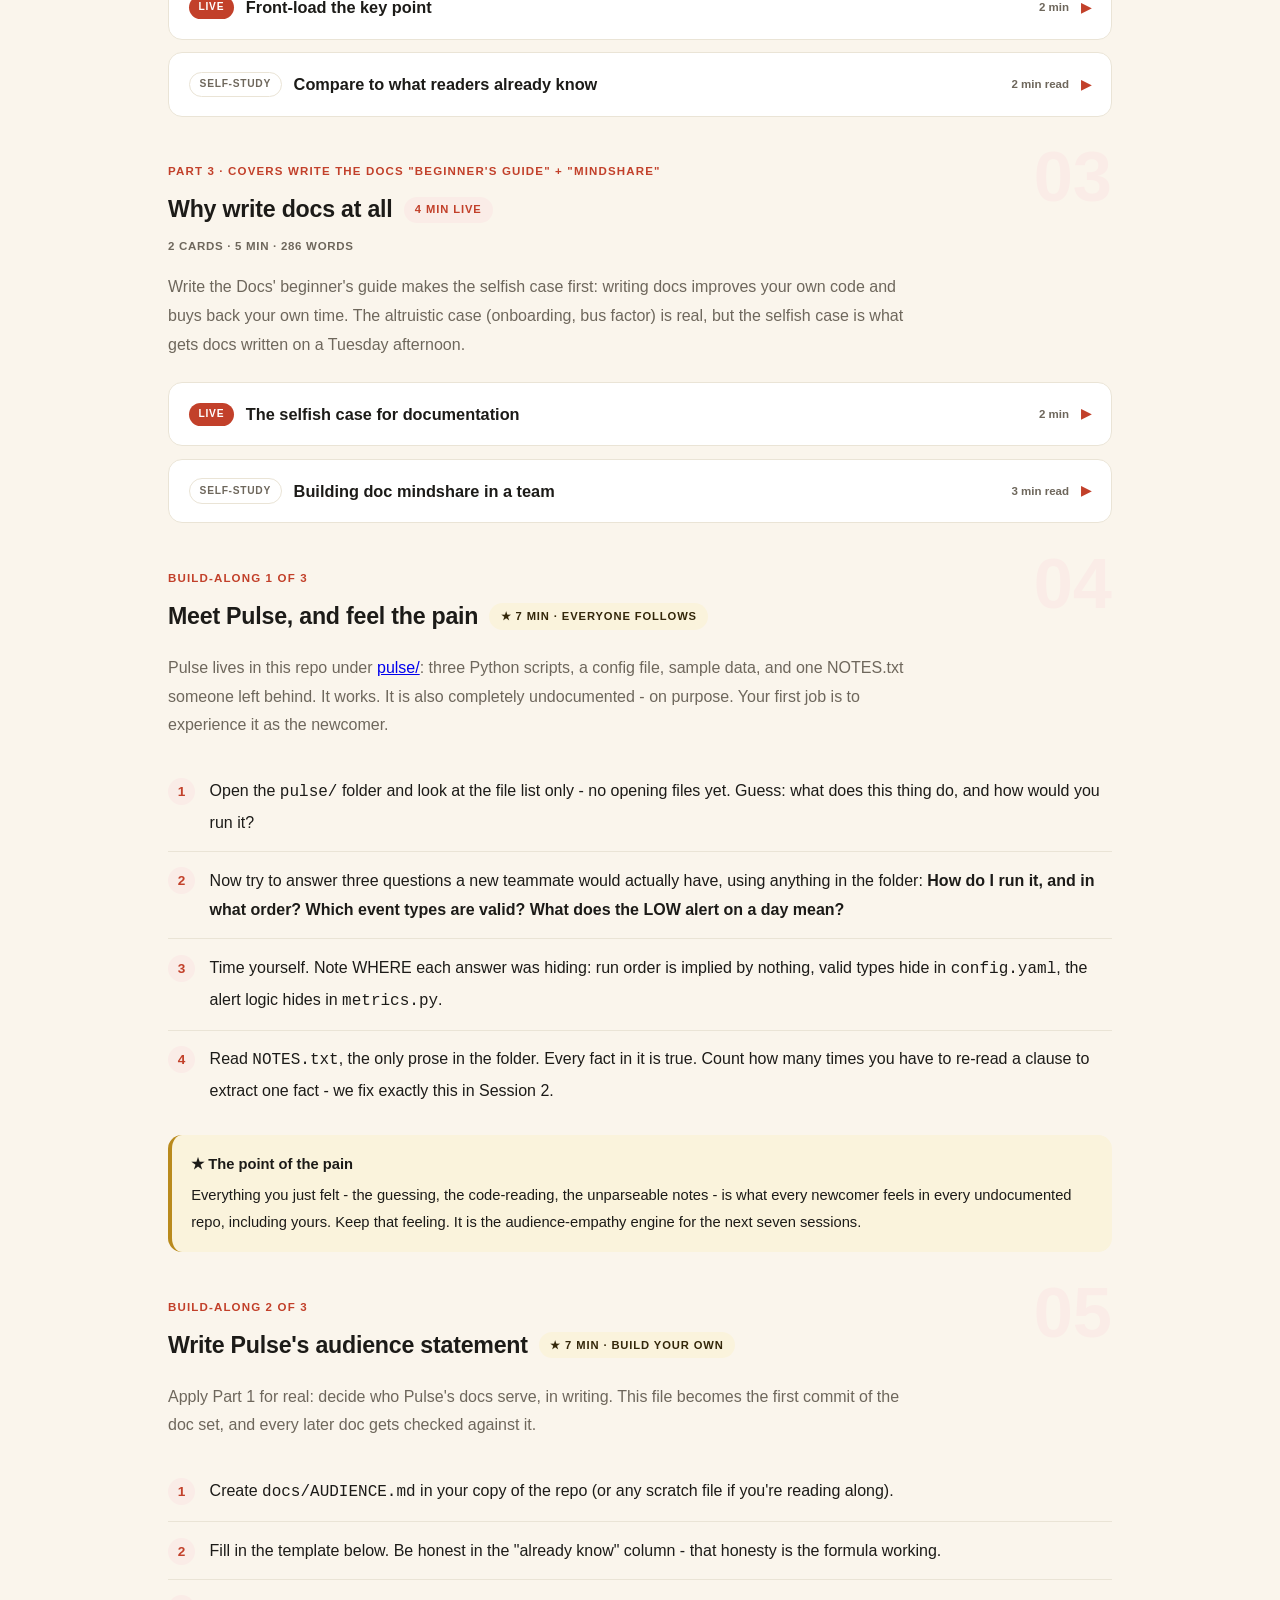
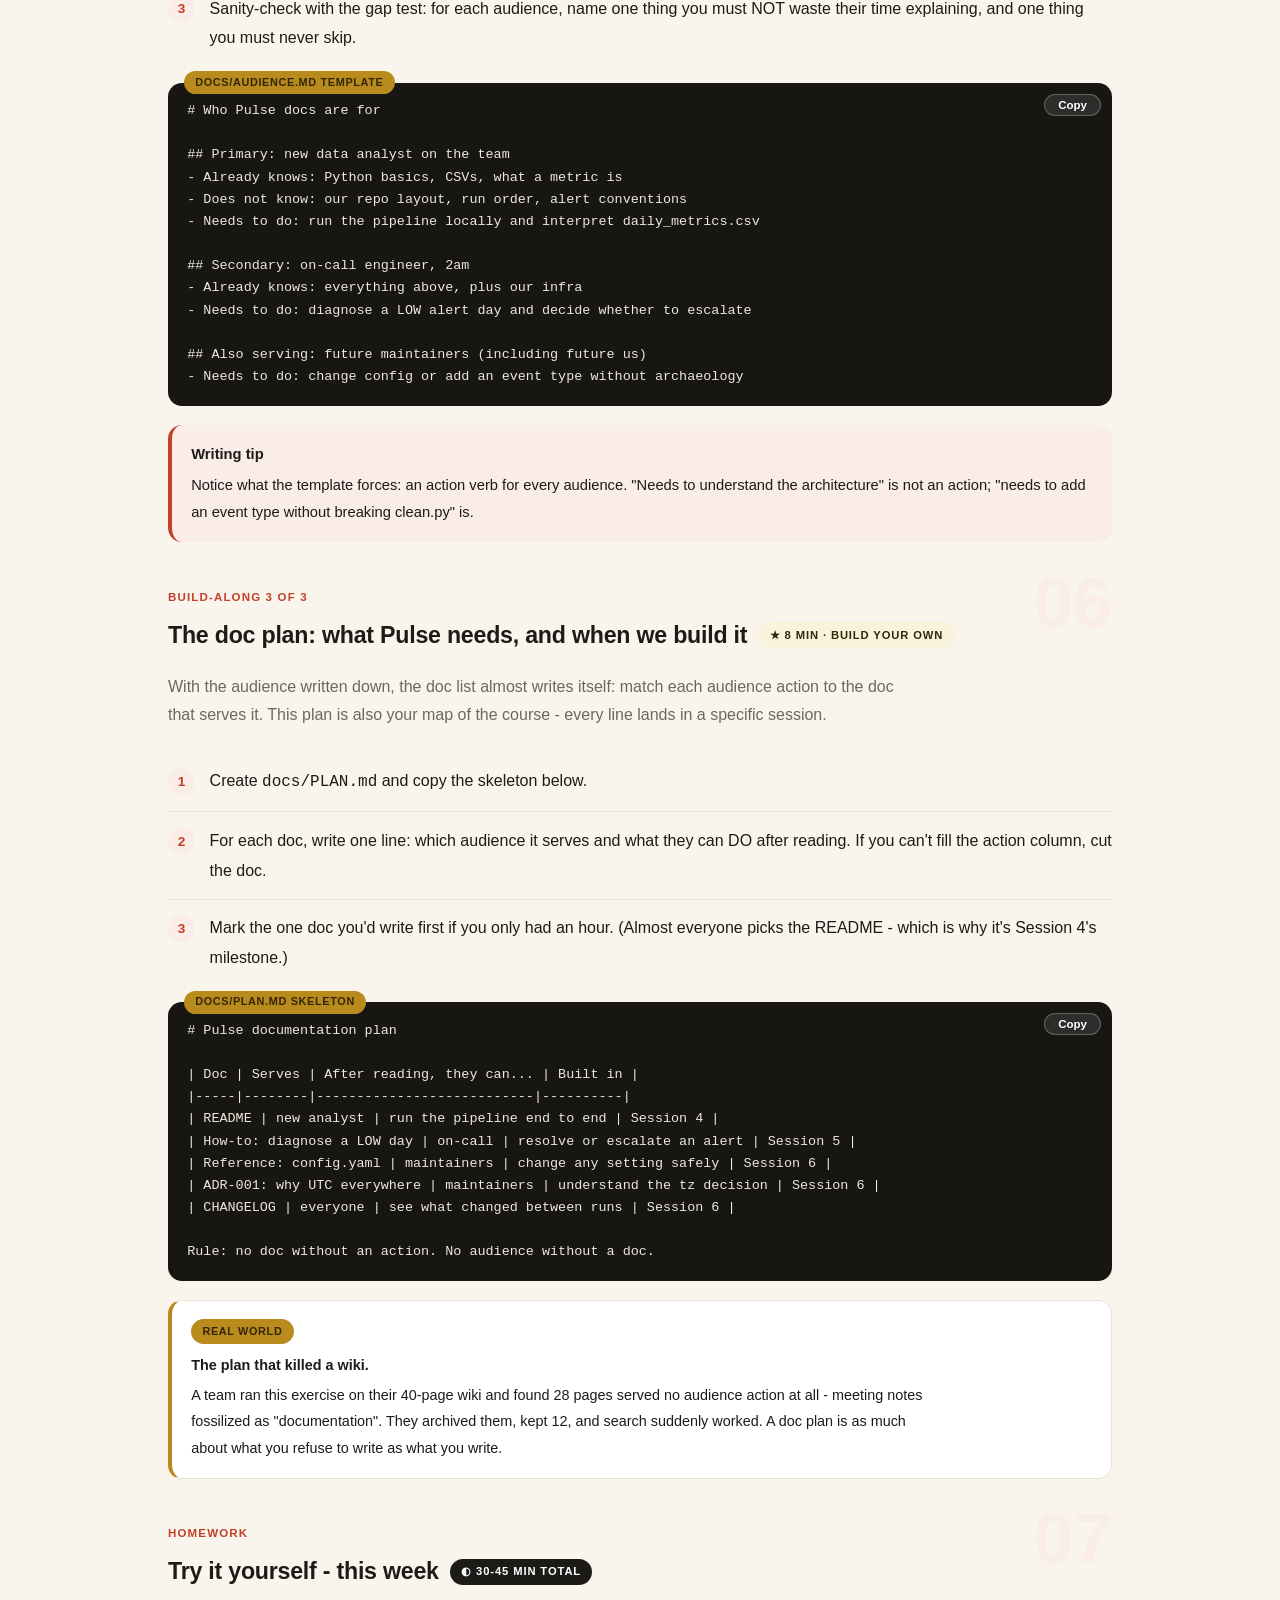
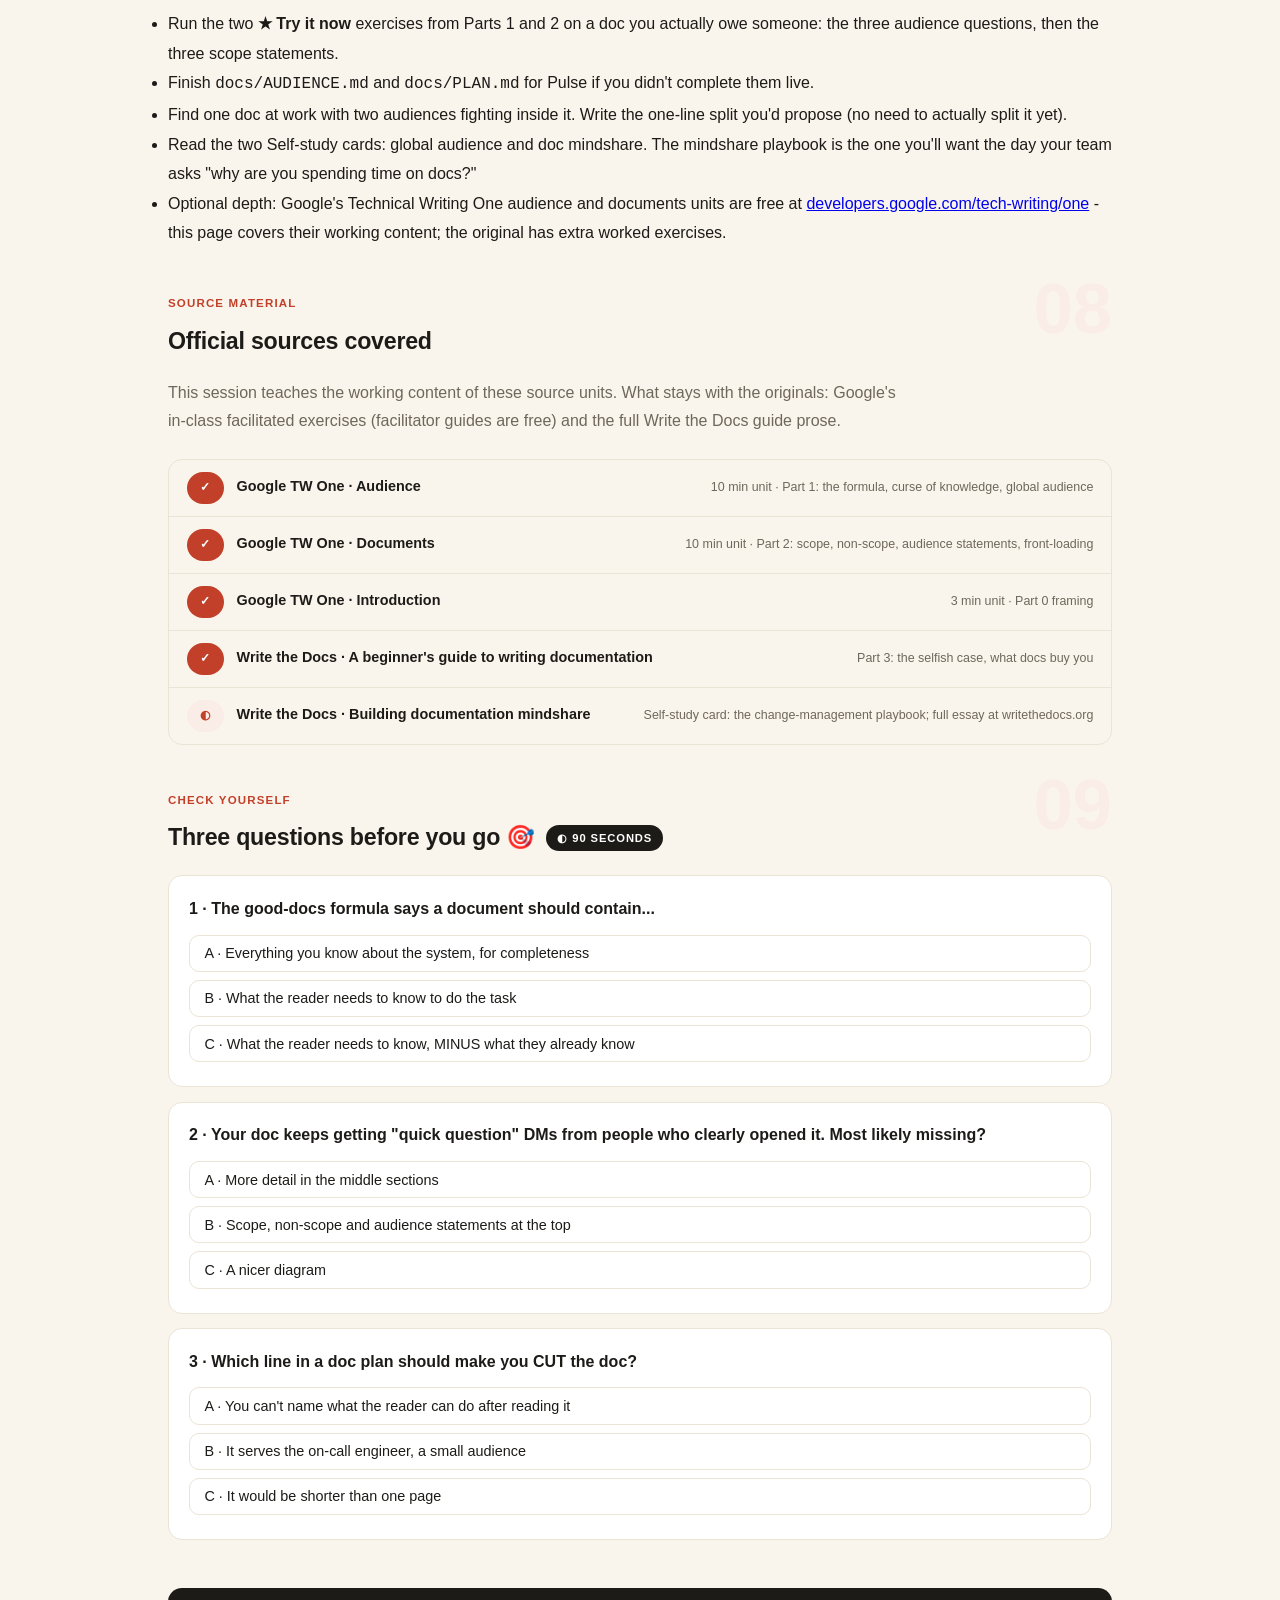
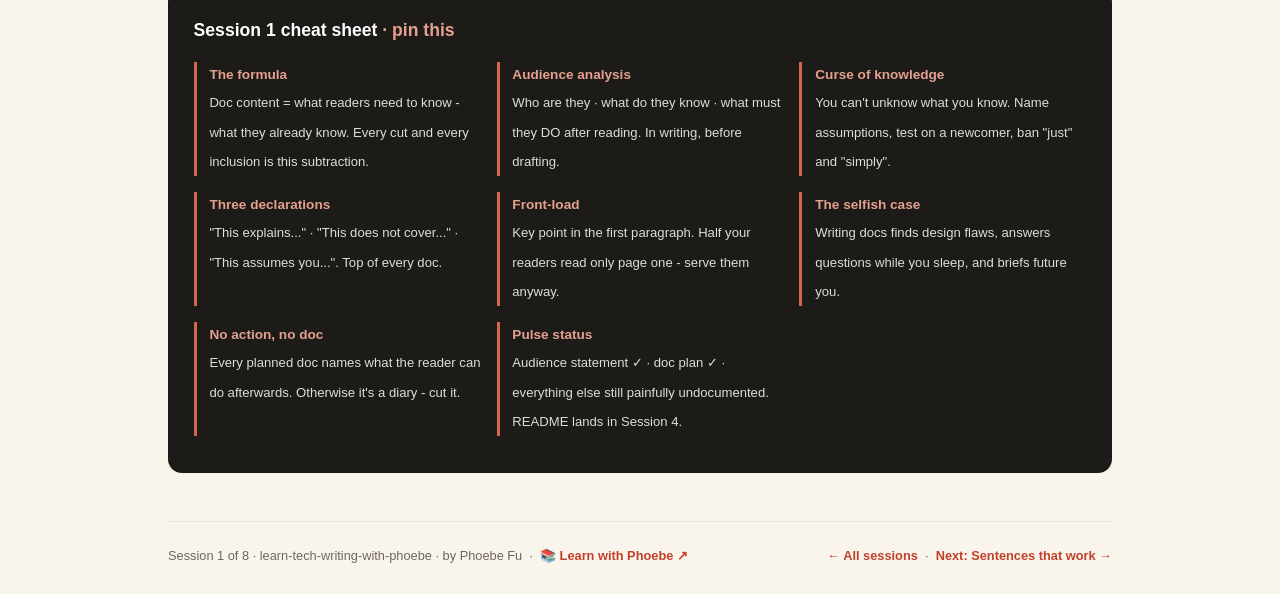
==== commit 32979a01: "Fix diagram clipping and make every page readable on a narrow screen Diagrams: measured geometry def" ====
--- a/courses/01-why-docs-fail.html
+++ b/courses/01-why-docs-fail.html
@@ -4,7 +4,7 @@
 <meta charset="UTF-8">
 <meta name="viewport" content="width=device-width, initial-scale=1.0">
 <title>Session 1 · Why docs fail: the audience equation - learn tech writing with phoebe</title>
-<link rel="stylesheet" href="../assets/style.css?v=1">
+<link rel="stylesheet" href="../assets/style.css?v=5">
 </head>
 <body>
 
@@ -453,6 +453,6 @@
 
 </main>
 
-<script src="../assets/app.js?v=1"></script>
+<script src="../assets/app.js?v=5"></script>
 </body>
 </html>
--- a/assets/style.css
+++ b/assets/style.css
@@ -658,3 +658,111 @@
   .toolbar, .copy-btn { display: none; }
   details.card { border: 1px solid #ccc; }
 }
+
+/* === LWP-PATCH v2 === */
+/* palette-agnostic aliases: 75 repos use --indigo/--amber, 1 uses --pine/--clay */
+:root {
+  --pv-accent: var(--indigo, var(--pine, #334155));
+  --pv-flag: var(--amber, var(--clay, #B45309));
+  --pv-flag-50: var(--amber-50, var(--clay-50, #FEF3E2));
+}
+
+/* ============================================================
+   v2 - readable on a phone + reading modes
+   Layout only. No palette tokens are changed.
+   ============================================================ */
+
+/* --- skip link --- */
+.skip-link {
+  position: absolute; left: -9999px; top: 0; z-index: 200;
+  background: var(--pv-accent); color: #fff;
+  padding: .7rem 1.1rem; border-radius: 0 0 var(--radius) 0;
+  font-weight: 700; font-size: .85rem; text-decoration: none;
+}
+.skip-link:focus { left: 0; }
+
+/* --- visible keyboard focus everywhere --- */
+:focus-visible {
+  outline: 3px solid var(--pv-flag);
+  outline-offset: 2px;
+  border-radius: 4px;
+}
+
+/* --- diagrams: hold authored width, scroll instead of shrinking --- */
+.figscroll { overflow-x: auto; -webkit-overflow-scrolling: touch; overscroll-behavior-x: contain; }
+.figscroll::-webkit-scrollbar { height: 6px; }
+.figscroll::-webkit-scrollbar-thumb { background: var(--faint); border-radius: 3px; }
+
+/* --- tables: scroll container + sticky row label --- */
+.tablescroll { overflow-x: auto; -webkit-overflow-scrolling: touch; border-radius: var(--radius); }
+
+/* --- section contents counter --- */
+.sec-meta {
+  display: block; margin-top: .3rem;
+  font-size: .72rem; font-weight: 700; letter-spacing: .06em;
+  text-transform: uppercase; color: var(--muted);
+  font-variant-numeric: tabular-nums;
+}
+
+/* --- study-mode switch --- */
+.btn.mode-on { background: var(--pv-flag); border-color: var(--pv-flag); color: #fff; }
+
+/* --- deep-linked card gets a moment of emphasis --- */
+details.card.linked { border-color: var(--pv-flag); box-shadow: 0 0 0 3px var(--pv-flag-50); }
+
+@media (max-width: 820px) {
+  /* labels keep the size they were drawn at; the figure scrolls */
+  figure.zoomable svg { min-width: 820px; }
+  .figscroll .mm-svg, .mindmap svg { min-width: 840px; }
+
+  table.clean { min-width: 620px; }
+  table.clean th:first-child,
+  table.clean td:first-child {
+    position: sticky; left: 0; background: #fff;
+    box-shadow: 1px 0 0 var(--hairline);
+  }
+
+  pre, .prompt-box { overflow-x: auto; }
+
+  /* 44px tap targets */
+  details.card summary { min-height: 44px; }
+  .qopt { min-height: 44px; display: flex; align-items: center; padding: .7rem .9rem; }
+  .toolbar .btn, .pagefoot a { min-height: 44px; display: inline-flex; align-items: center; }
+}
+
+@media (max-width: 640px) {
+  /* long inline code tokens and nowrap chips are the two things that still
+     forced the page sideways below 640px: let them break rather than push
+     the layout. Inside the media query only - desktop is untouched. */
+  :not(pre) > code, .prompt-box span, code span { overflow-wrap: anywhere; word-break: break-word; }
+  .chip, .syn-chip, .pill, .mode, .tag { white-space: normal; max-width: 100%; }
+
+  /* the agenda bar truncated its own labels into nonsense - stack it */
+  .agenda { flex-direction: column; align-items: stretch; gap: .3rem; }
+  .agenda span { font-size: .74rem; text-align: left; padding: .4rem .7rem; flex: none !important; }
+  .chip-row, .legend { flex-wrap: wrap; }
+  .journey { flex-wrap: wrap; row-gap: .45rem; }
+}
+
+/* --- print: a session should print as a complete handout --- */
+@media print {
+  .pagenav, #progress-bar, .skip-link, .journey, .lightbox { display: none !important; }
+  details.card > .body { display: block !important; }
+  details.card, figure, table.clean, .callout { break-inside: avoid; page-break-inside: avoid; }
+  figure.zoomable svg { min-width: 0; max-width: 100%; }
+  .figscroll, .tablescroll { overflow: visible; }
+  a[href^="http"]::after { content: " (" attr(href) ")"; font-size: .72rem; color: #555; }
+}
+
+/* swipe hint: own line, only when the diagram really does scroll */
+figure.zoomable.can-scroll figcaption { flex-wrap: wrap; }
+figure.zoomable.can-scroll figcaption::after {
+  content: "swipe the diagram \2192";
+  flex: 0 0 100%;
+  margin-top: .2rem;
+  font-size: .72rem;
+  font-weight: 700;
+  letter-spacing: .04em;
+  color: var(--pv-flag);
+}
+/* === /LWP-PATCH === */
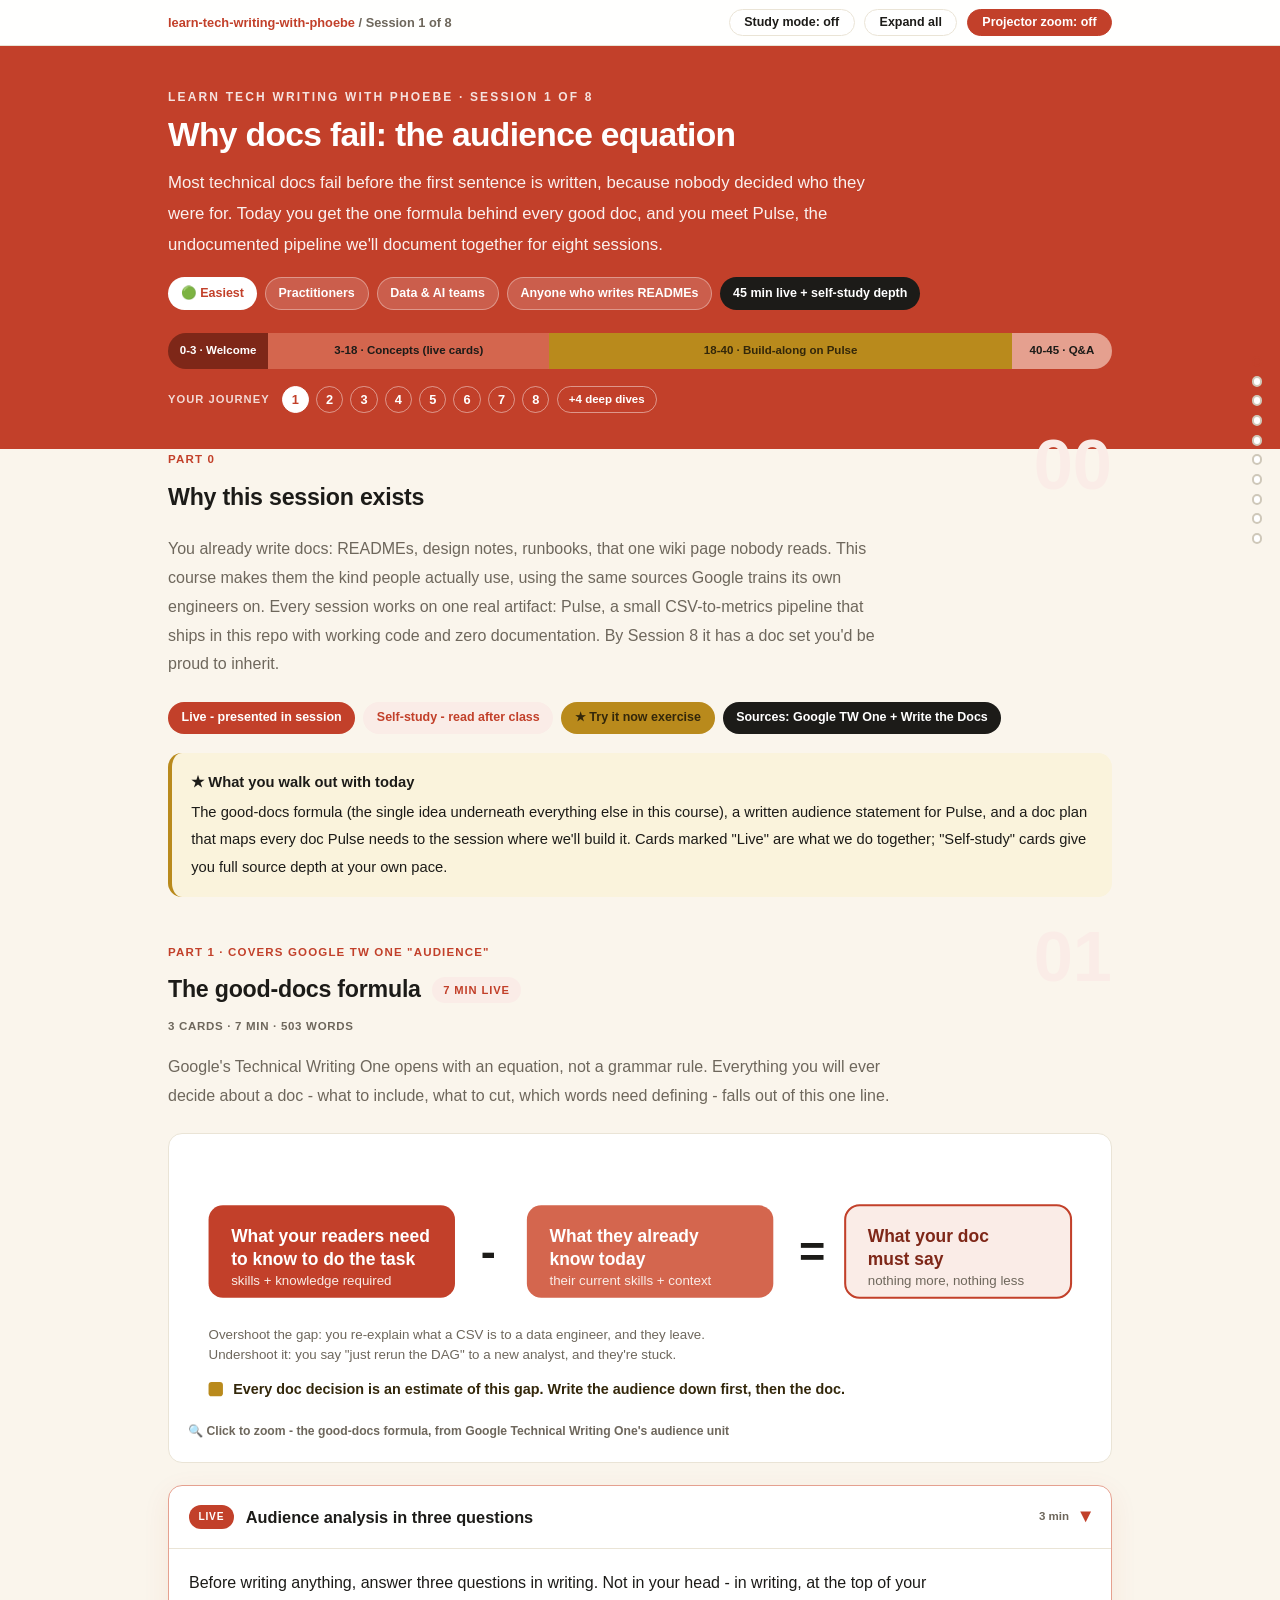
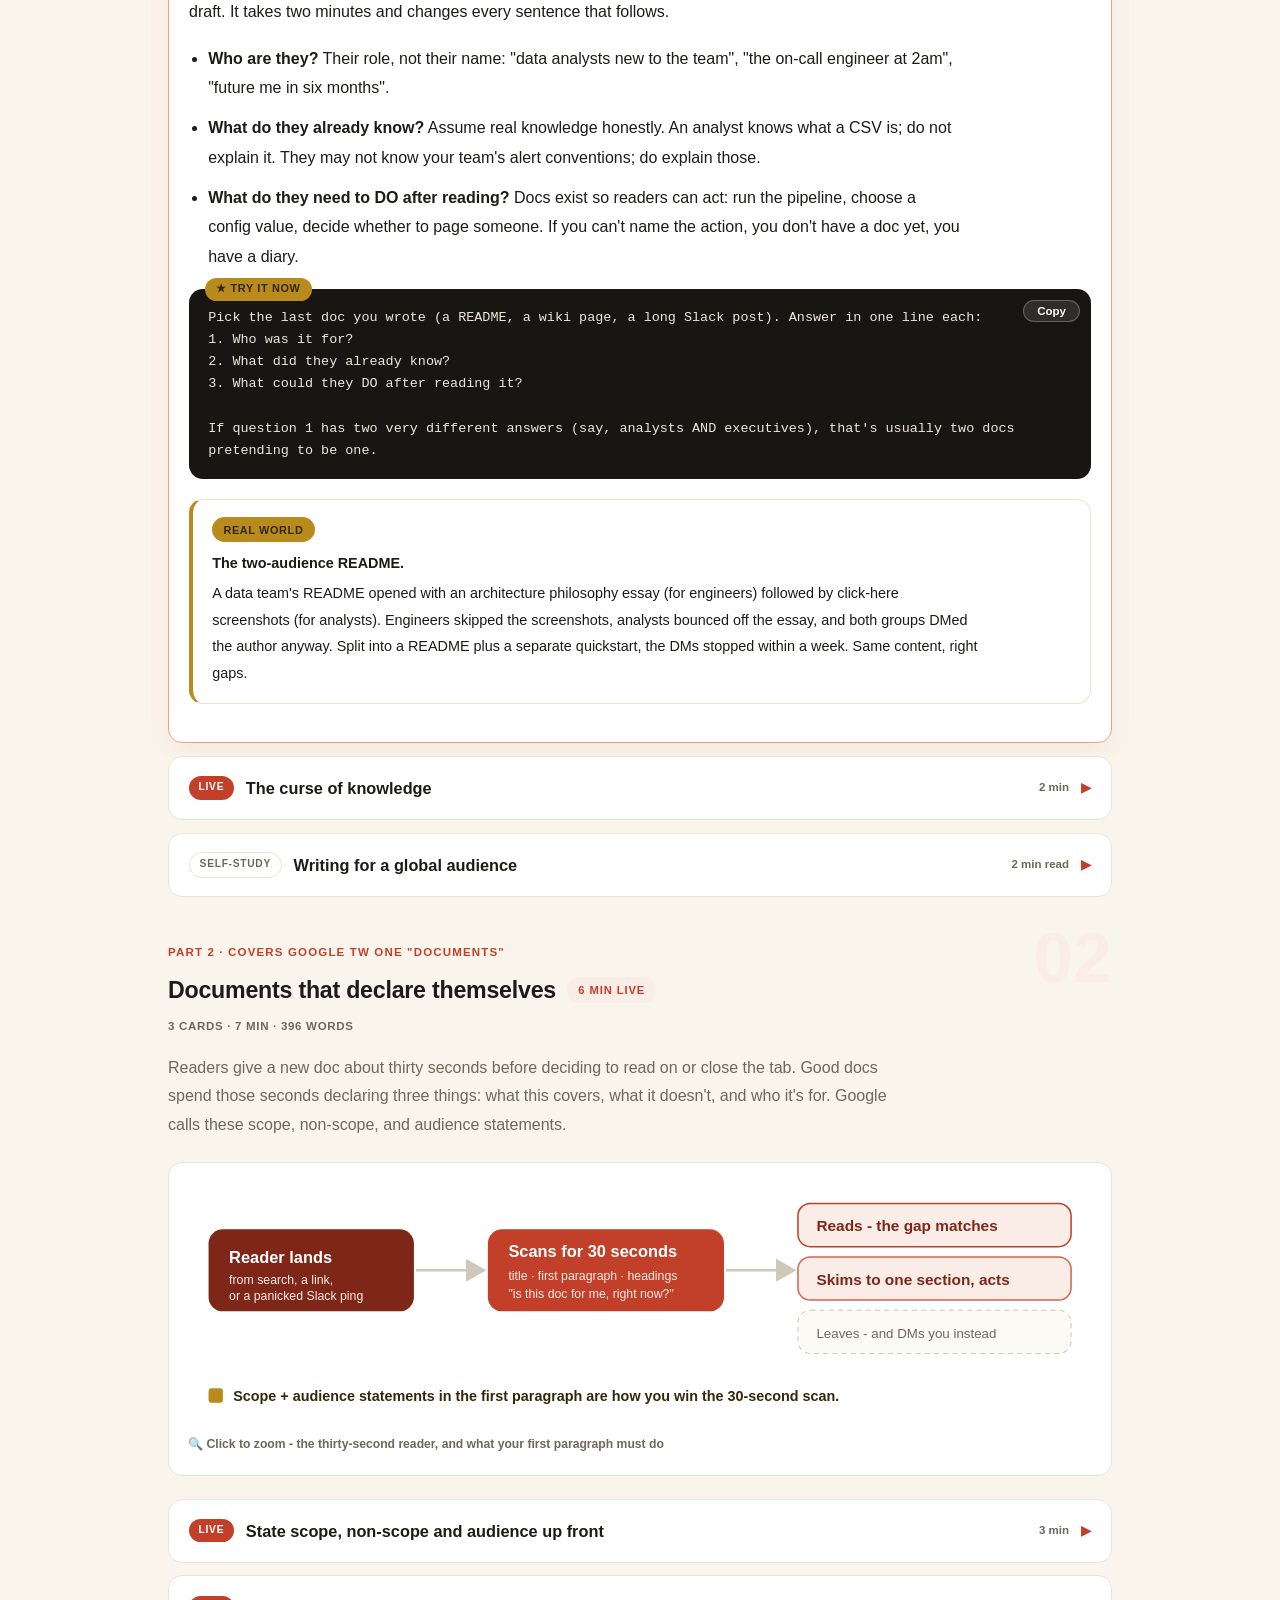
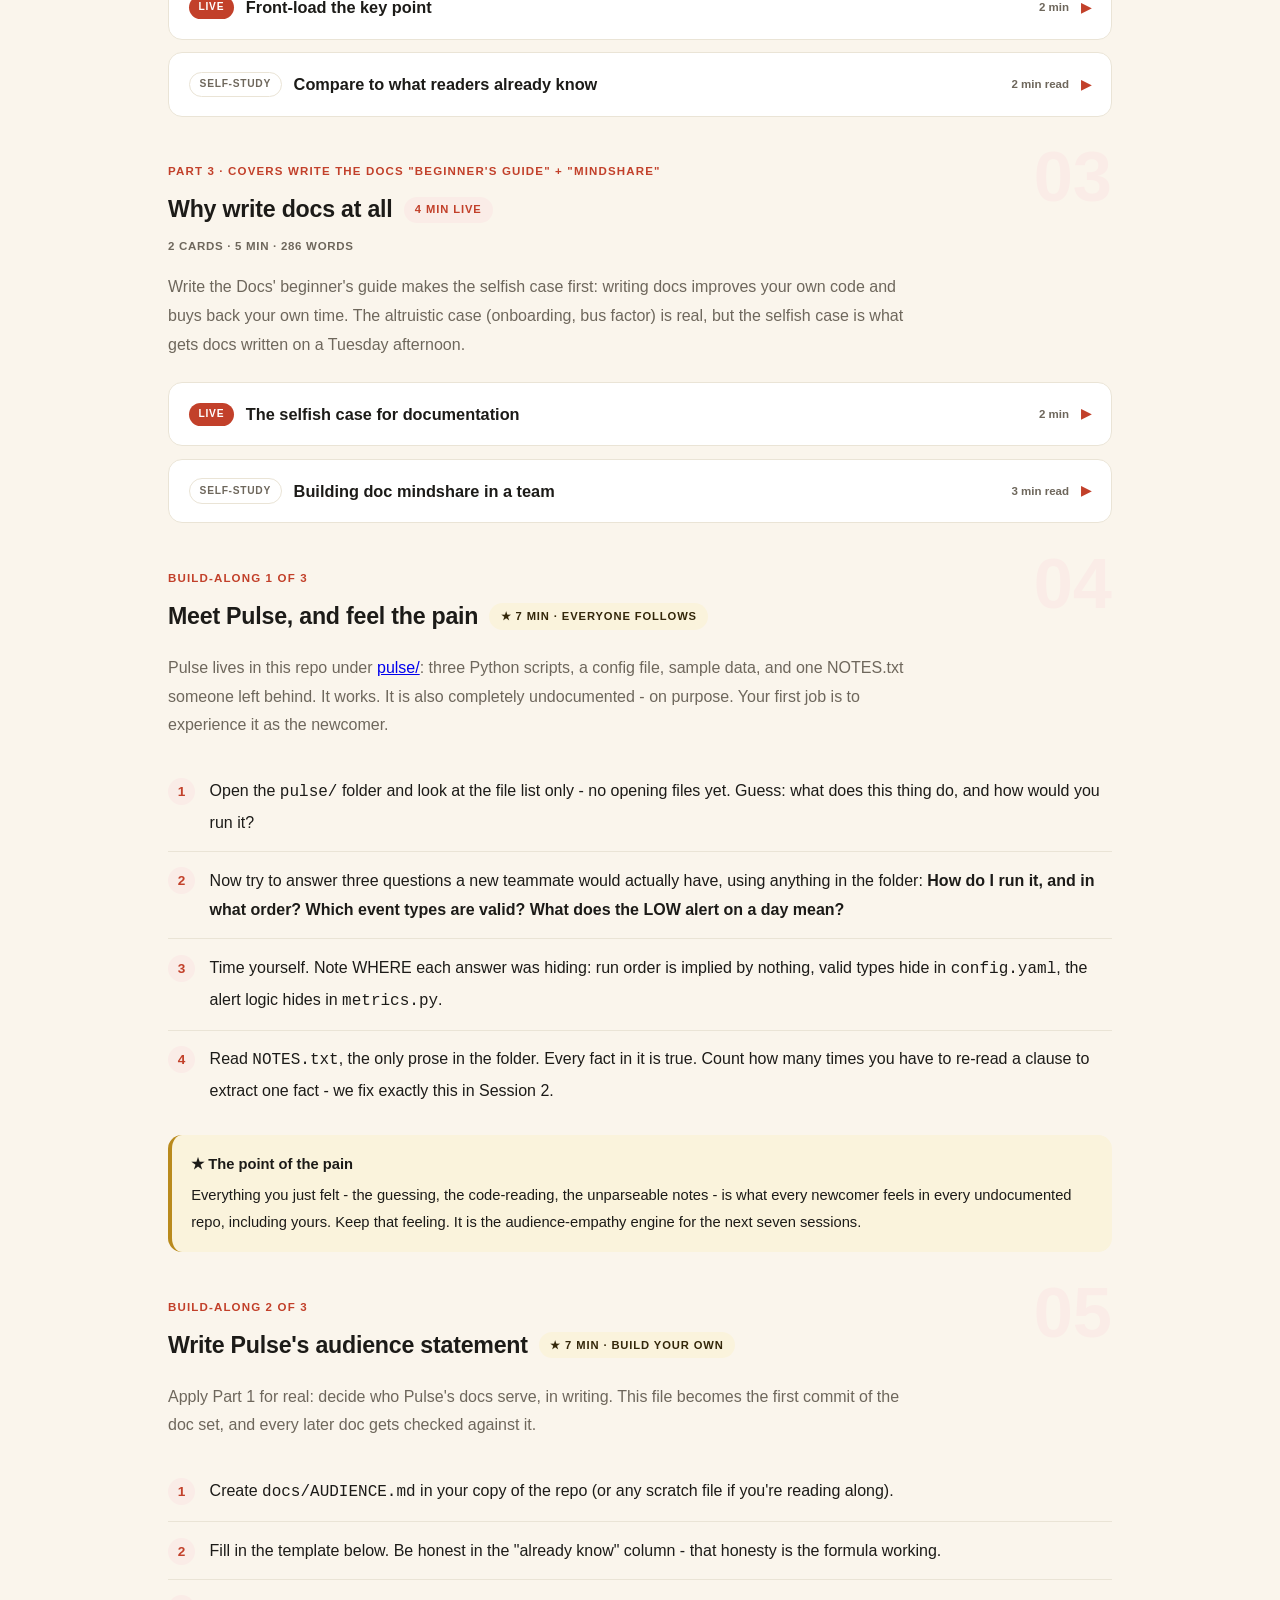
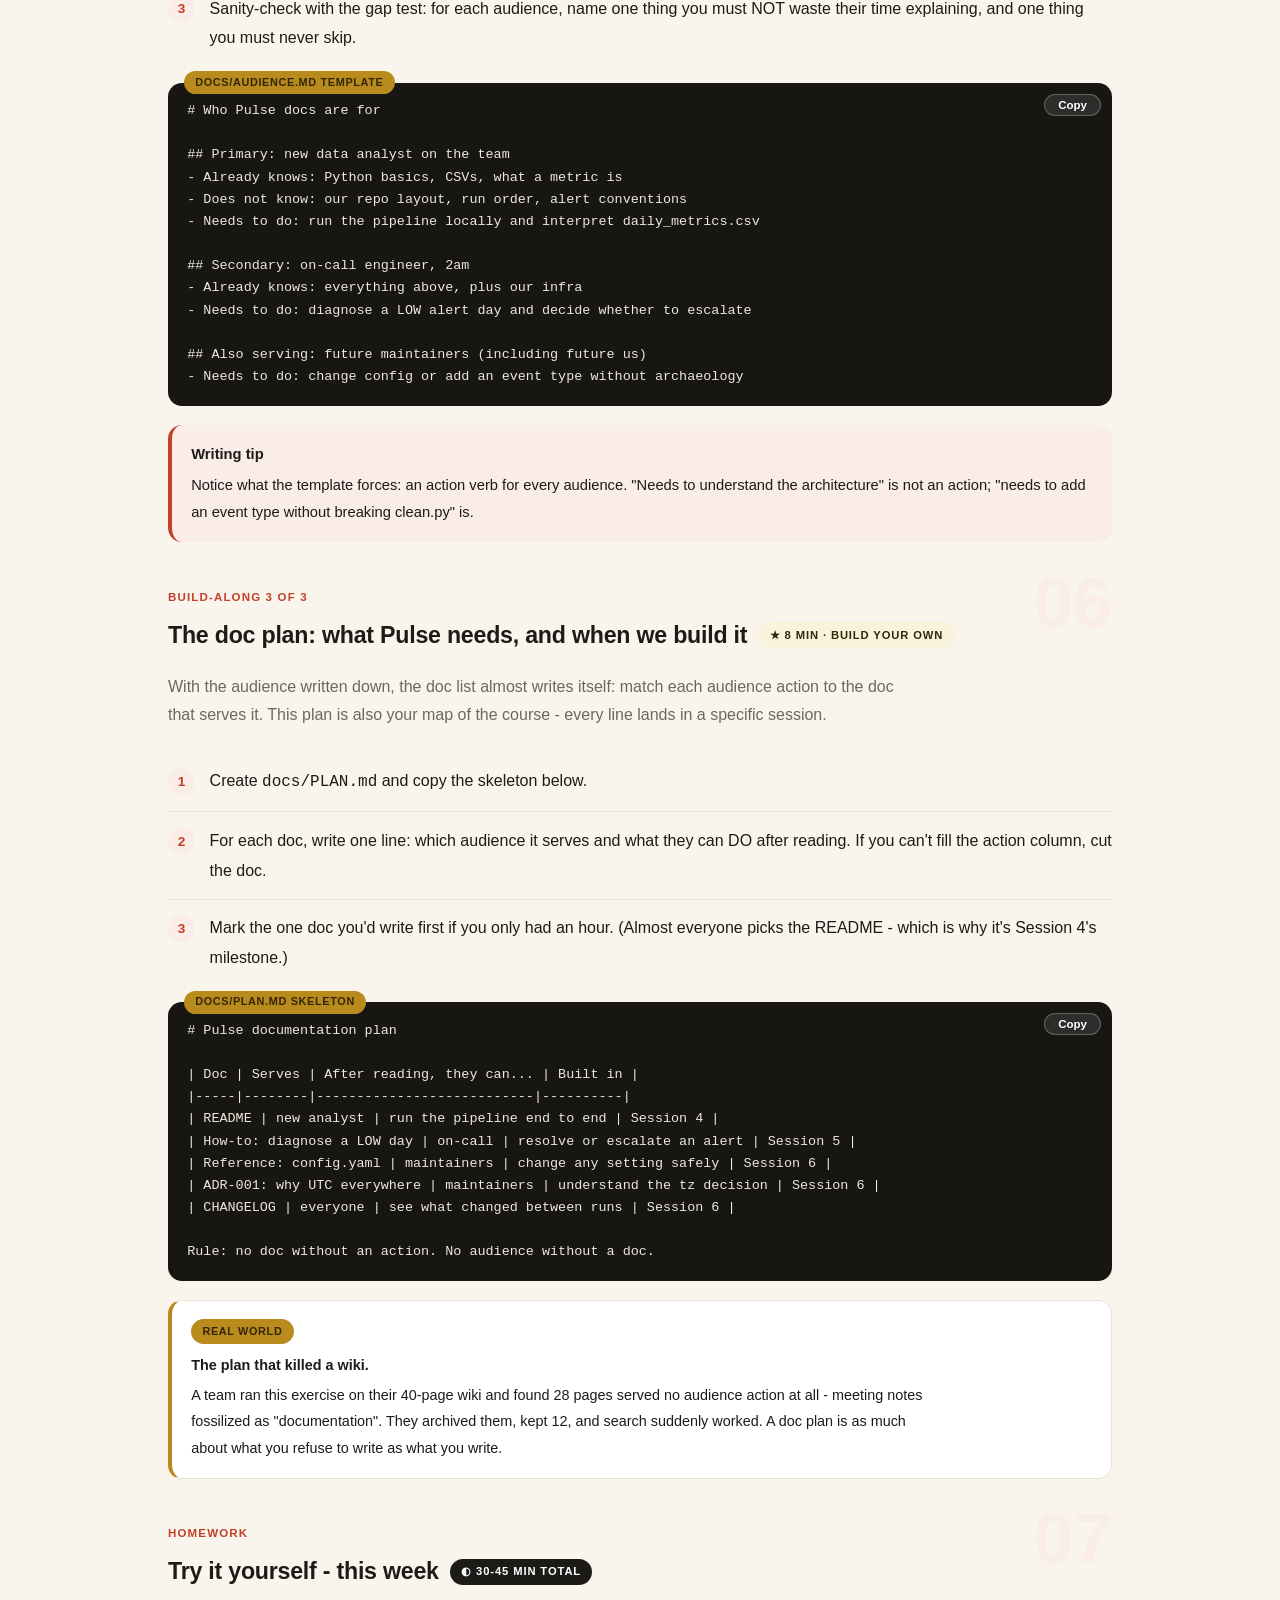
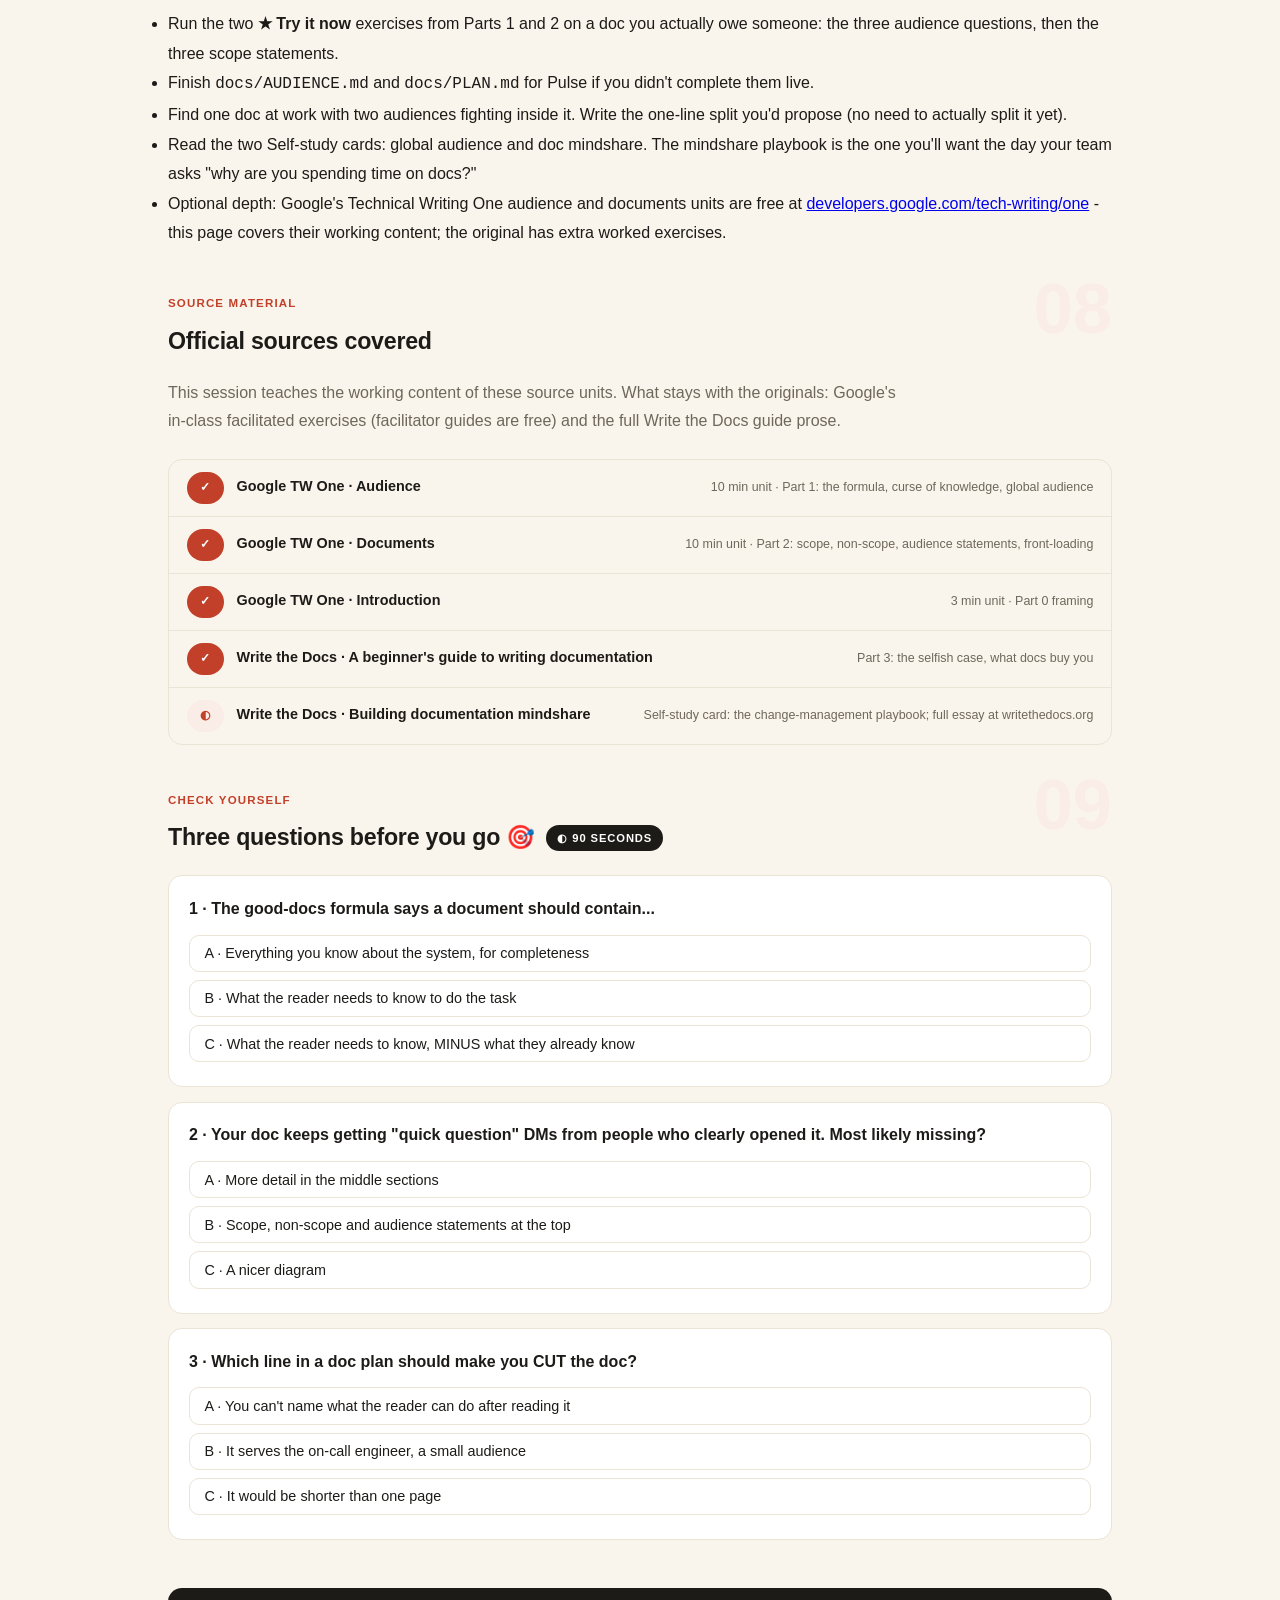
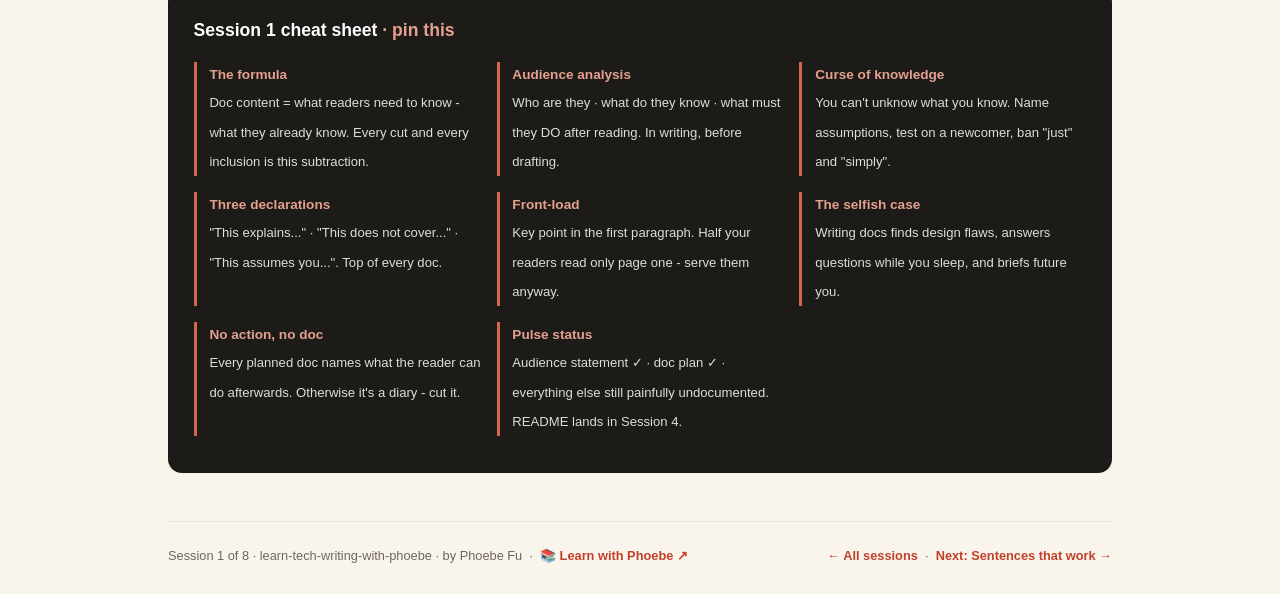
==== commit 698147eb: "Fix agenda band contrast, which was unreadable estate-wide The .agenda block hardcodes color:#fff on" ====
--- a/courses/01-why-docs-fail.html
+++ b/courses/01-why-docs-fail.html
@@ -3,8 +3,23 @@
 <head>
 <meta charset="UTF-8">
 <meta name="viewport" content="width=device-width, initial-scale=1.0">
+<!-- social:start -->
+<meta name="description" content="You already write docs: READMEs, design notes, runbooks, that one wiki page nobody reads. This course makes them the kind people actually use, using the same sources Google trains its own...">
+<meta property="og:type" content="article">
+<meta property="og:site_name" content="Learn with Phoebe">
+<meta property="og:title" content="Why docs fail: the audience equation - learn tech writing with phoebe">
+<meta property="og:description" content="You already write docs: READMEs, design notes, runbooks, that one wiki page nobody reads. This course makes them the kind people actually use, using the same sources Google trains its own...">
+<meta property="og:url" content="https://phoebefu6.github.io/learn-tech-writing-with-phoebe/courses/01-why-docs-fail.html">
+<meta property="og:image" content="https://phoebefu6.github.io/learn-tech-writing-with-phoebe/assets/og-cover.png">
+<meta property="og:image:width" content="1200">
+<meta property="og:image:height" content="630">
+<meta name="twitter:card" content="summary_large_image">
+<meta name="twitter:title" content="Why docs fail: the audience equation - learn tech writing with phoebe">
+<meta name="twitter:description" content="You already write docs: READMEs, design notes, runbooks, that one wiki page nobody reads. This course makes them the kind people actually use, using the same sources Google trains its own...">
+<meta name="twitter:image" content="https://phoebefu6.github.io/learn-tech-writing-with-phoebe/assets/og-cover.png">
+<!-- social:end -->
 <title>Session 1 · Why docs fail: the audience equation - learn tech writing with phoebe</title>
-<link rel="stylesheet" href="../assets/style.css?v=5">
+<link rel="stylesheet" href="../assets/style.css?v=7">
 </head>
 <body>
 
@@ -453,6 +468,6 @@
 
 </main>
 
-<script src="../assets/app.js?v=5"></script>
+<script src="../assets/app.js?v=6"></script>
 </body>
 </html>
--- a/assets/style.css
+++ b/assets/style.css
@@ -87,9 +87,9 @@
 }
 .agenda span { padding: .45rem .3rem; white-space: nowrap; overflow: hidden; text-overflow: ellipsis; }
 .agenda .a1 { background: var(--indigo-deep); }
-.agenda .a2 { background: var(--indigo-mid); }
+.agenda .a2 { background: var(--indigo-mid); color: var(--ink); }
 .agenda .a3 { background: var(--amber); color: var(--amber-ink); }
-.agenda .a4 { background: var(--indigo-soft); }
+.agenda .a4 { background: var(--indigo-soft); color: var(--ink); }
 
 /* ---------- toolbar ---------- */
 .toolbar {
@@ -734,7 +734,8 @@
   /* long inline code tokens and nowrap chips are the two things that still
      forced the page sideways below 640px: let them break rather than push
      the layout. Inside the media query only - desktop is untouched. */
-  :not(pre) > code, .prompt-box span, code span { overflow-wrap: anywhere; word-break: break-word; }
+  :not(pre) > code, .prompt-box span, code span,
+  p span, li span, td span { overflow-wrap: anywhere; word-break: break-word; }
   .chip, .syn-chip, .pill, .mode, .tag { white-space: normal; max-width: 100%; }
 
   /* the agenda bar truncated its own labels into nonsense - stack it */
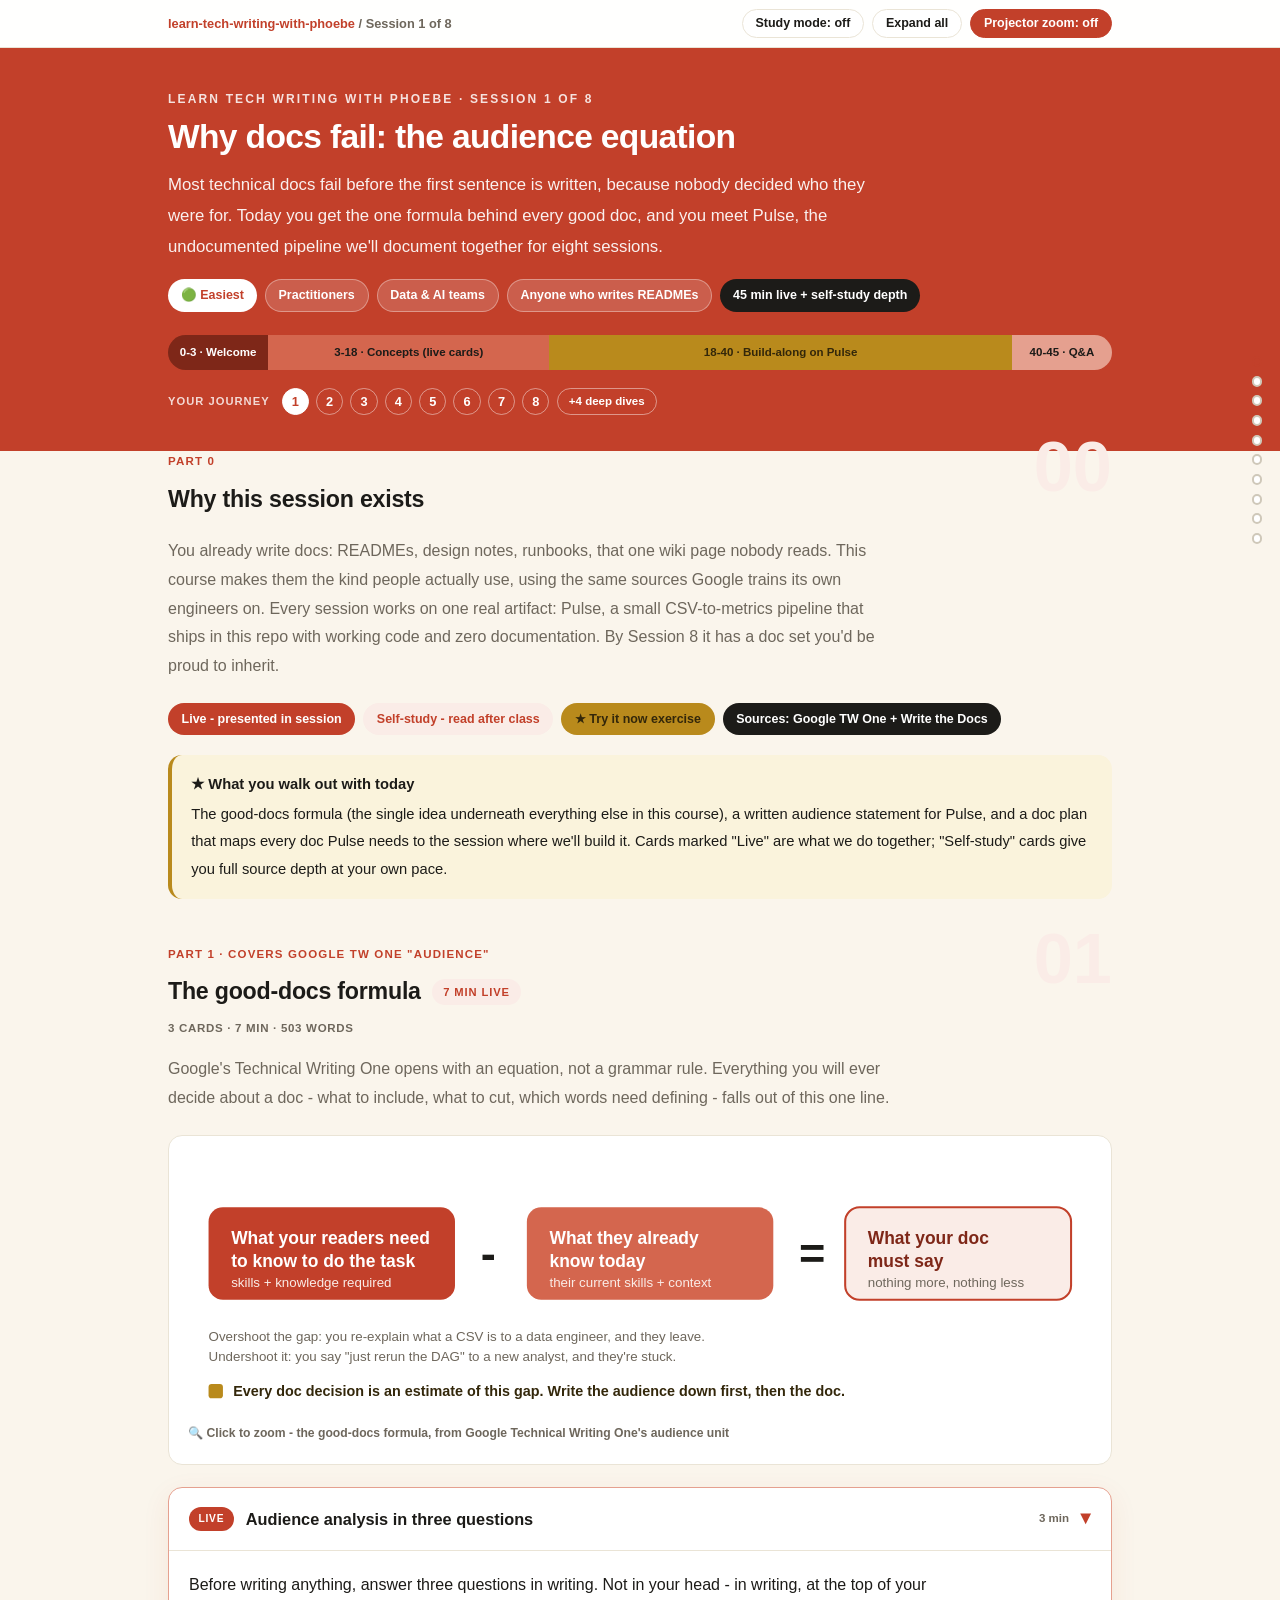
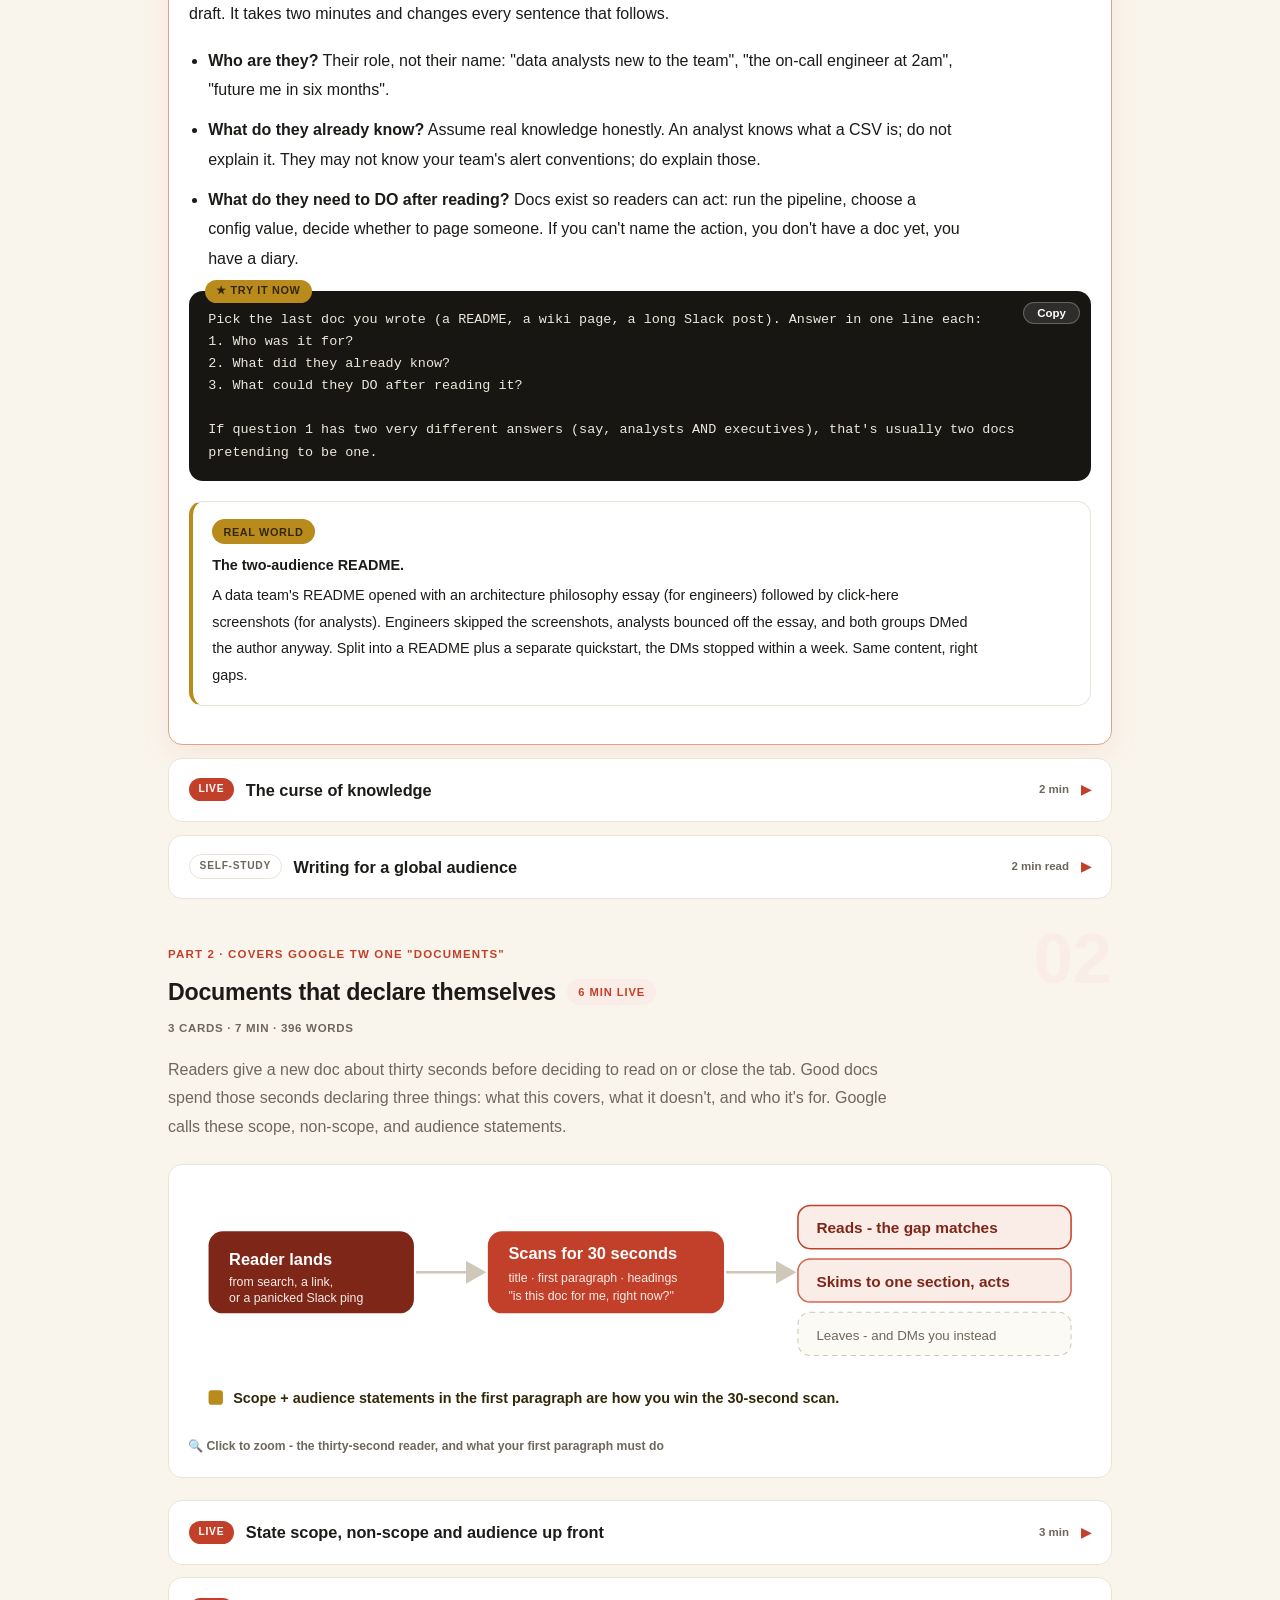
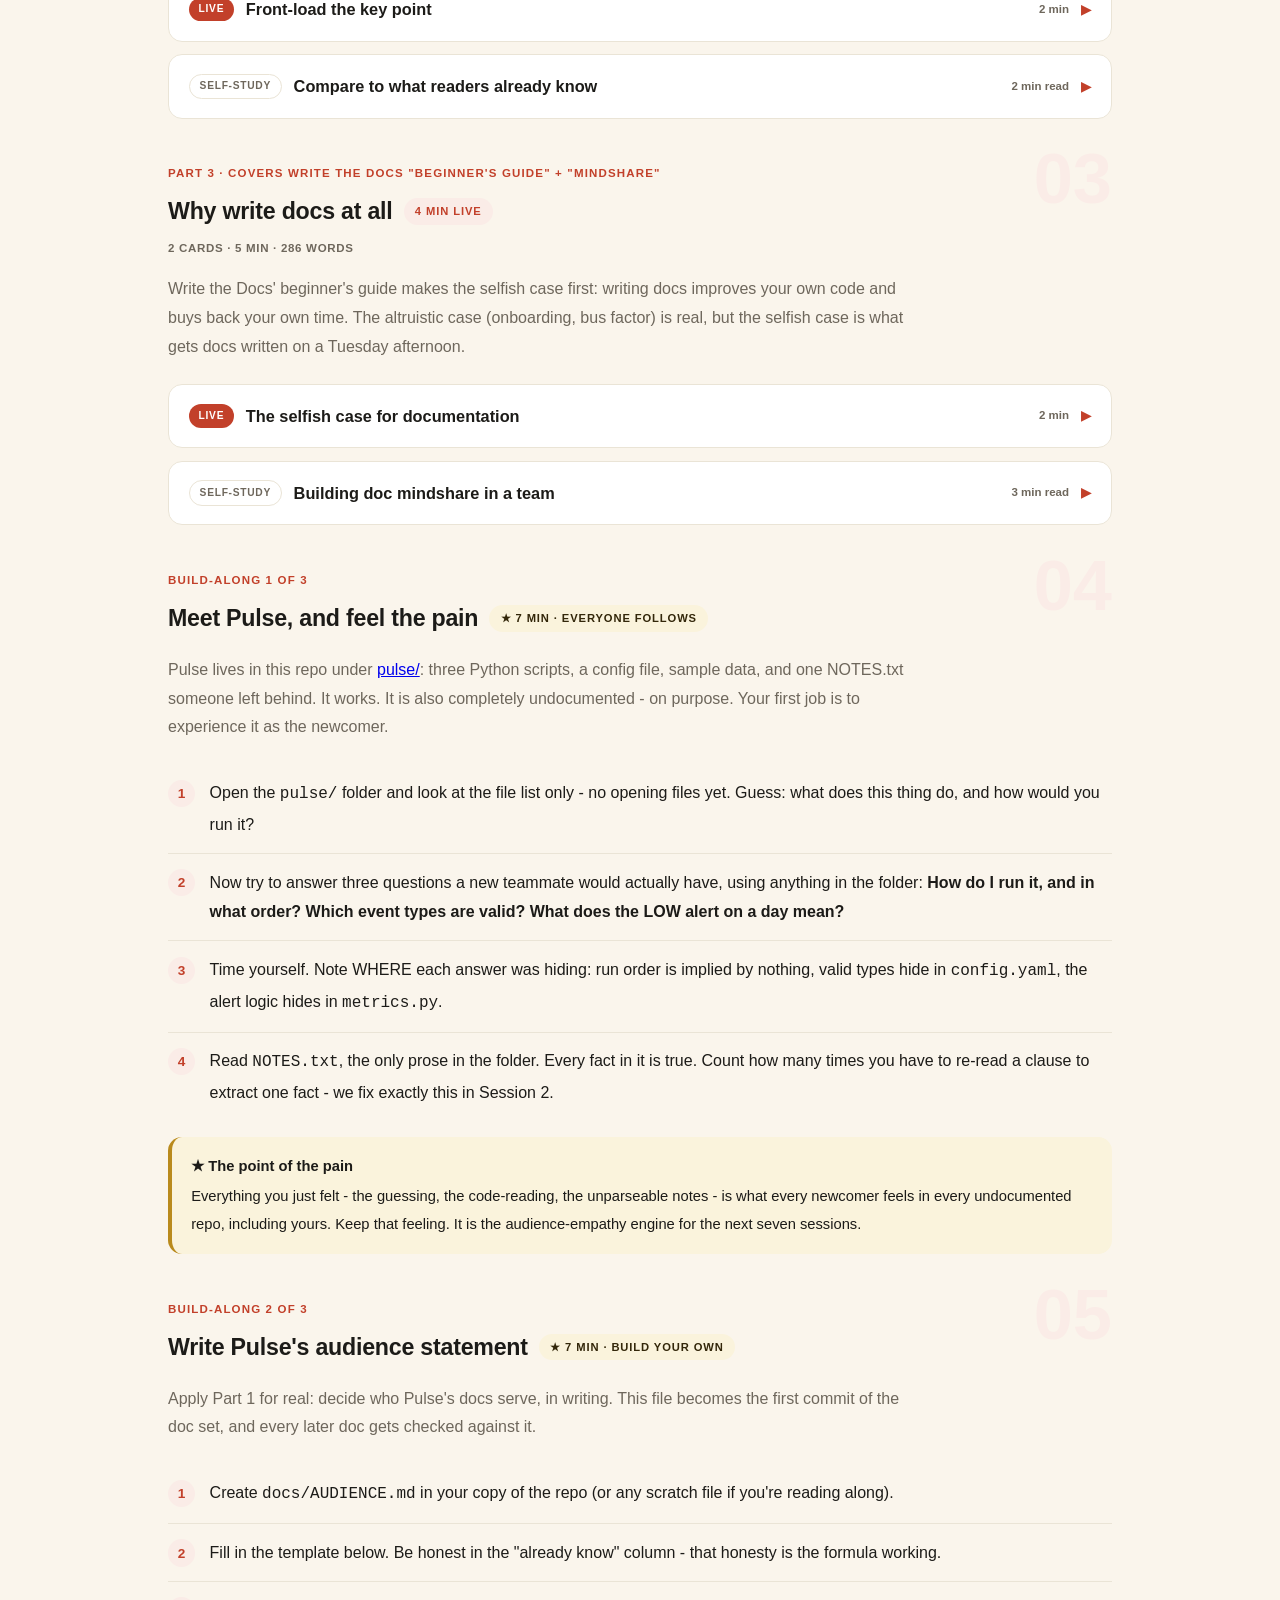
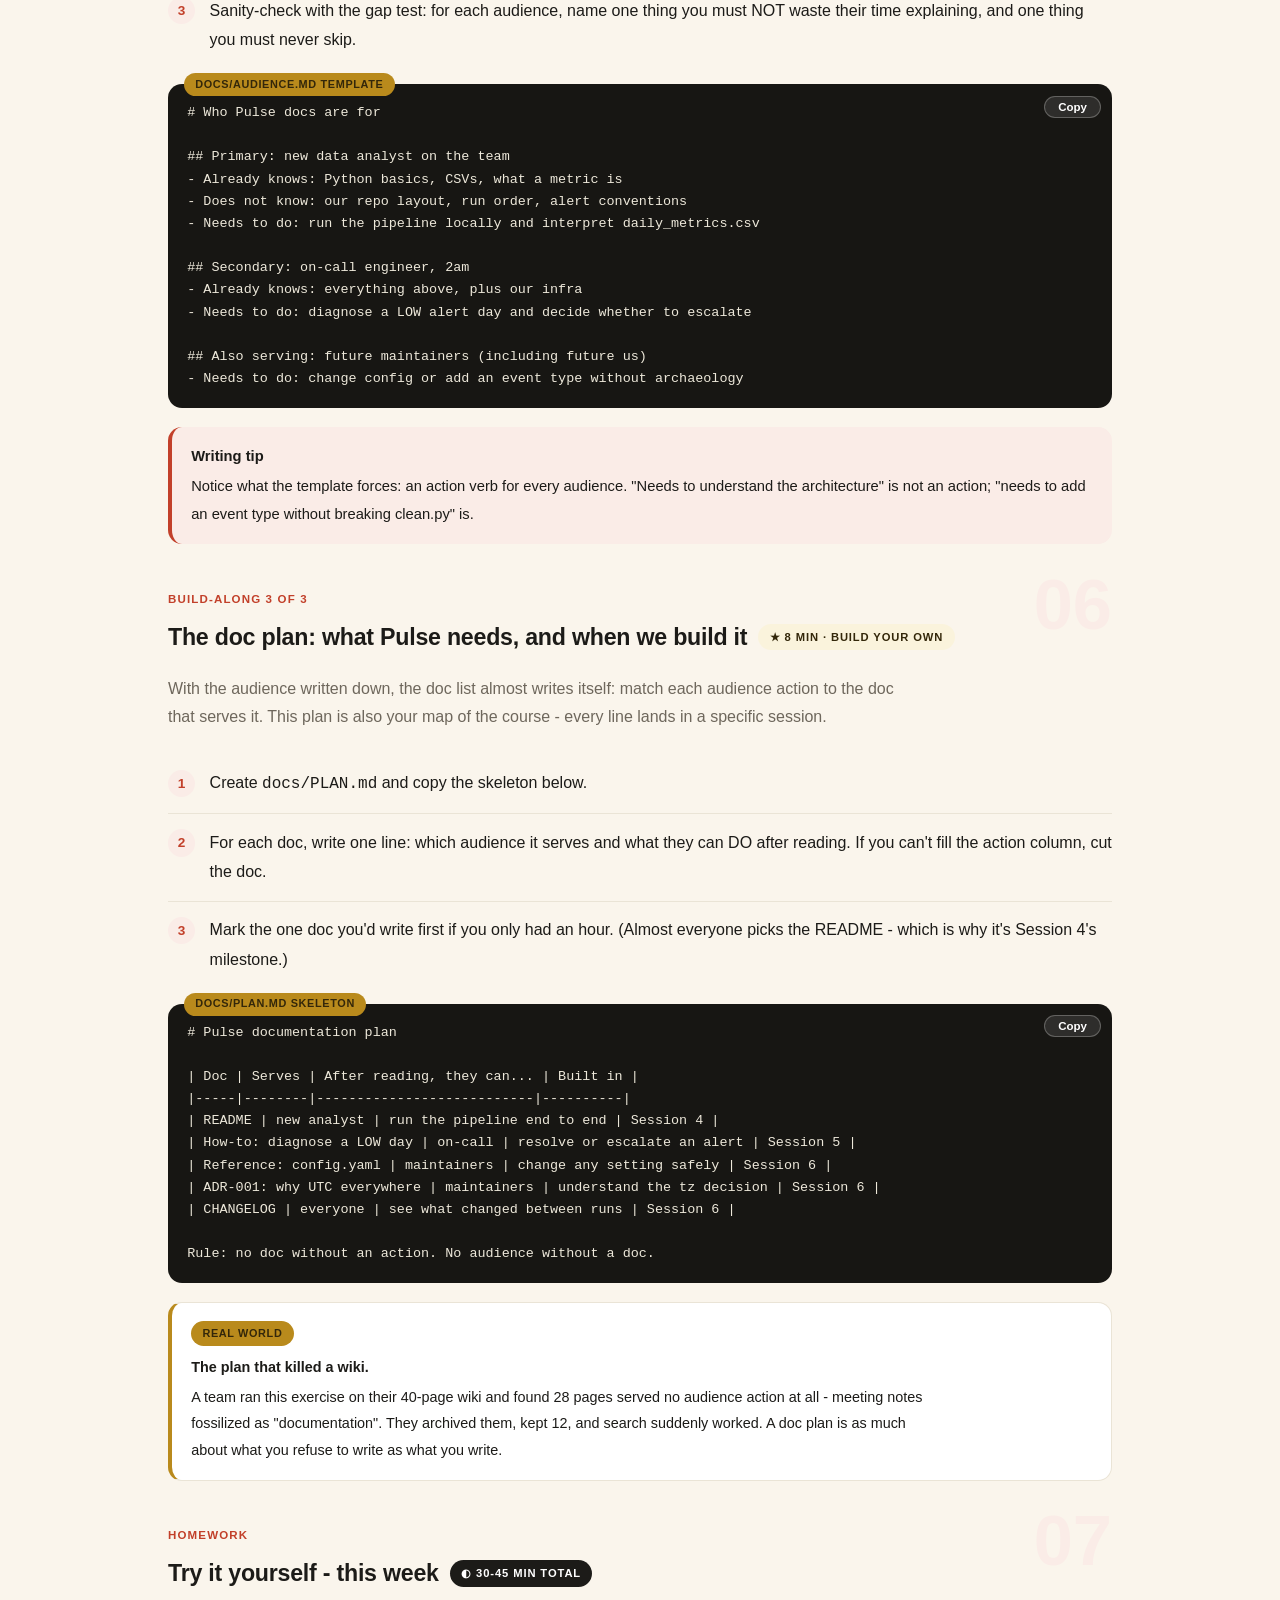
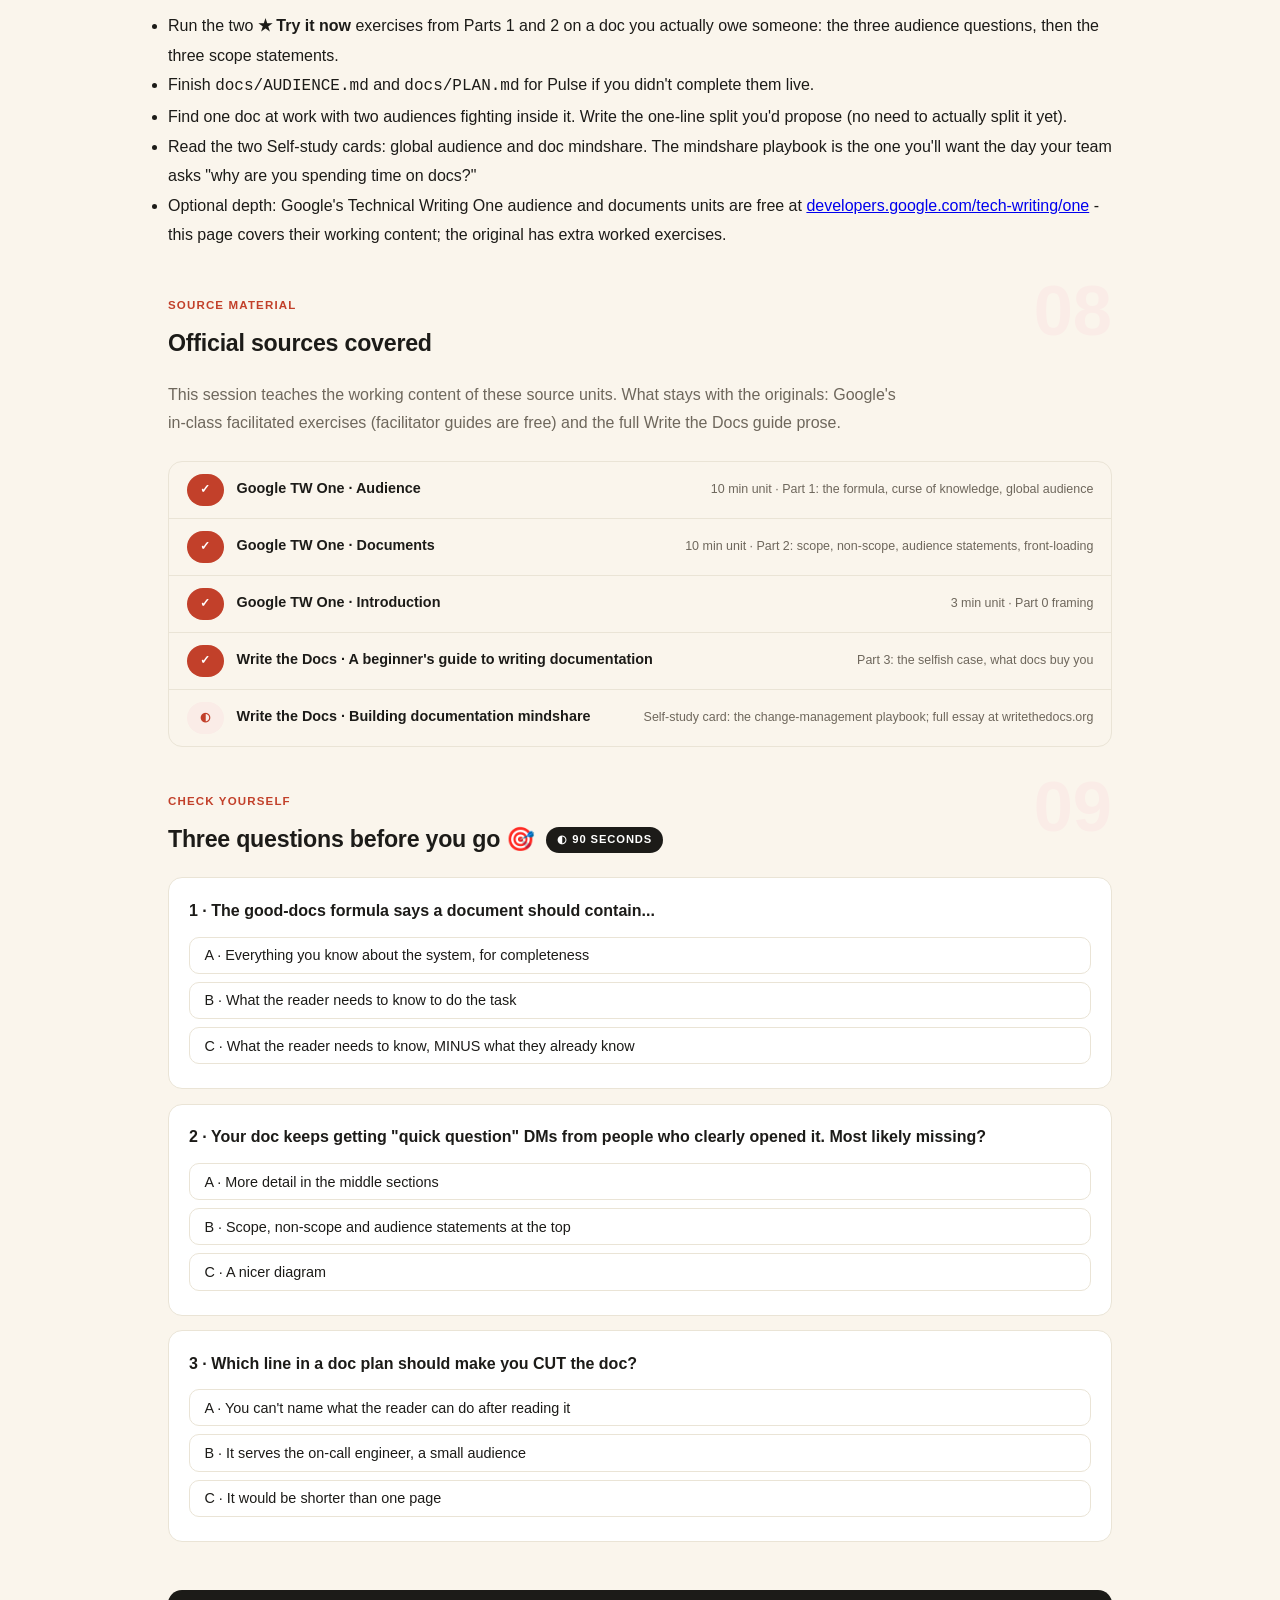
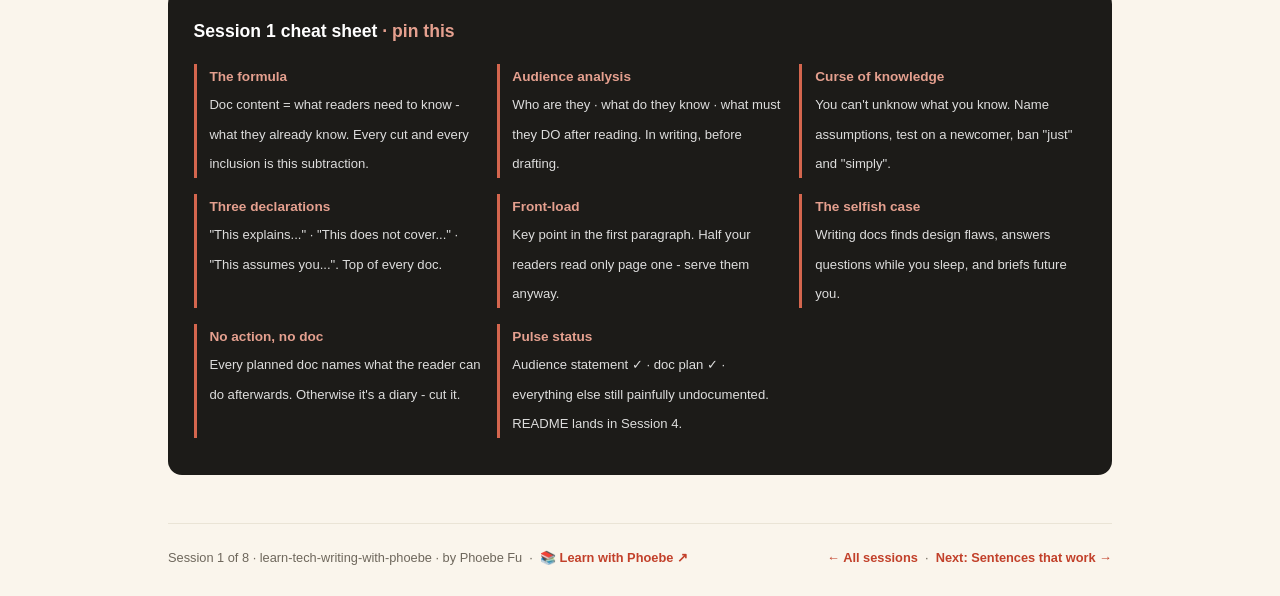
==== commit bc74f49b: "Layout: code boxes stack under step text; toolbar is one row Shared-template defect, live estate-wid" ====
--- a/courses/01-why-docs-fail.html
+++ b/courses/01-why-docs-fail.html
@@ -19,7 +19,7 @@
 <meta name="twitter:image" content="https://phoebefu6.github.io/learn-tech-writing-with-phoebe/assets/og-cover.png">
 <!-- social:end -->
 <title>Session 1 · Why docs fail: the audience equation - learn tech writing with phoebe</title>
-<link rel="stylesheet" href="../assets/style.css?v=7">
+<link rel="stylesheet" href="../assets/style.css?v=9">
 </head>
 <body>
 
--- a/assets/style.css
+++ b/assets/style.css
@@ -101,8 +101,9 @@
   border-bottom: 1px solid var(--hairline);
   padding: .55rem 0;
 }
-.toolbar .wrap { display: flex; align-items: center; gap: .6rem; }
-.toolbar .crumb { font-size: .8rem; color: var(--muted); font-weight: 600; margin-right: auto; }
+.toolbar .wrap { display: flex; align-items: center; gap: .5rem; flex-wrap: nowrap; }
+.toolbar .crumb { font-size: .8rem; color: var(--muted); font-weight: 600; margin-right: auto; min-width: 0; white-space: nowrap; overflow: hidden; text-overflow: ellipsis; }
+.toolbar .btn { white-space: nowrap; flex: none; padding: .38rem .8rem; font-size: .78rem; line-height: 1.2; }
 .toolbar .crumb a { color: var(--indigo); text-decoration: none; }
 .btn {
   border: 1px solid var(--hairline);
@@ -302,11 +303,15 @@
 /* ---------- demo steps ---------- */
 .steps { counter-reset: step; margin: .6rem 0 1rem; }
 .step {
-  display: flex;
-  gap: .9rem;
+  display: grid;
+  grid-template-columns: max-content minmax(0, 1fr);
+  column-gap: .9rem;
+  row-gap: .2rem;
   padding: .85rem 0;
   border-bottom: .5px solid var(--hairline);
 }
+.step > * { grid-column: 2; min-width: 0; }
+.step > .prompt-box { margin: .8rem 0 .4rem; }
 .step:last-child { border-bottom: none; }
 .step::before {
   counter-increment: step;
@@ -727,7 +732,10 @@
   /* 44px tap targets */
   details.card summary { min-height: 44px; }
   .qopt { min-height: 44px; display: flex; align-items: center; padding: .7rem .9rem; }
-  .toolbar .btn, .pagefoot a { min-height: 44px; display: inline-flex; align-items: center; }
+  .toolbar .btn, .pagefoot a { min-height: 44px; display: inline-flex; align-items: center; justify-content: center; }
+  .toolbar .crumb, .toolbar #zoom-toggle { display: none; }
+  .toolbar .btn { flex: 1 1 0; padding: .3rem .4rem; font-size: .72rem; }
+  table.clean { display: block; overflow-x: auto; -webkit-overflow-scrolling: touch; }
 }
 
 @media (max-width: 640px) {
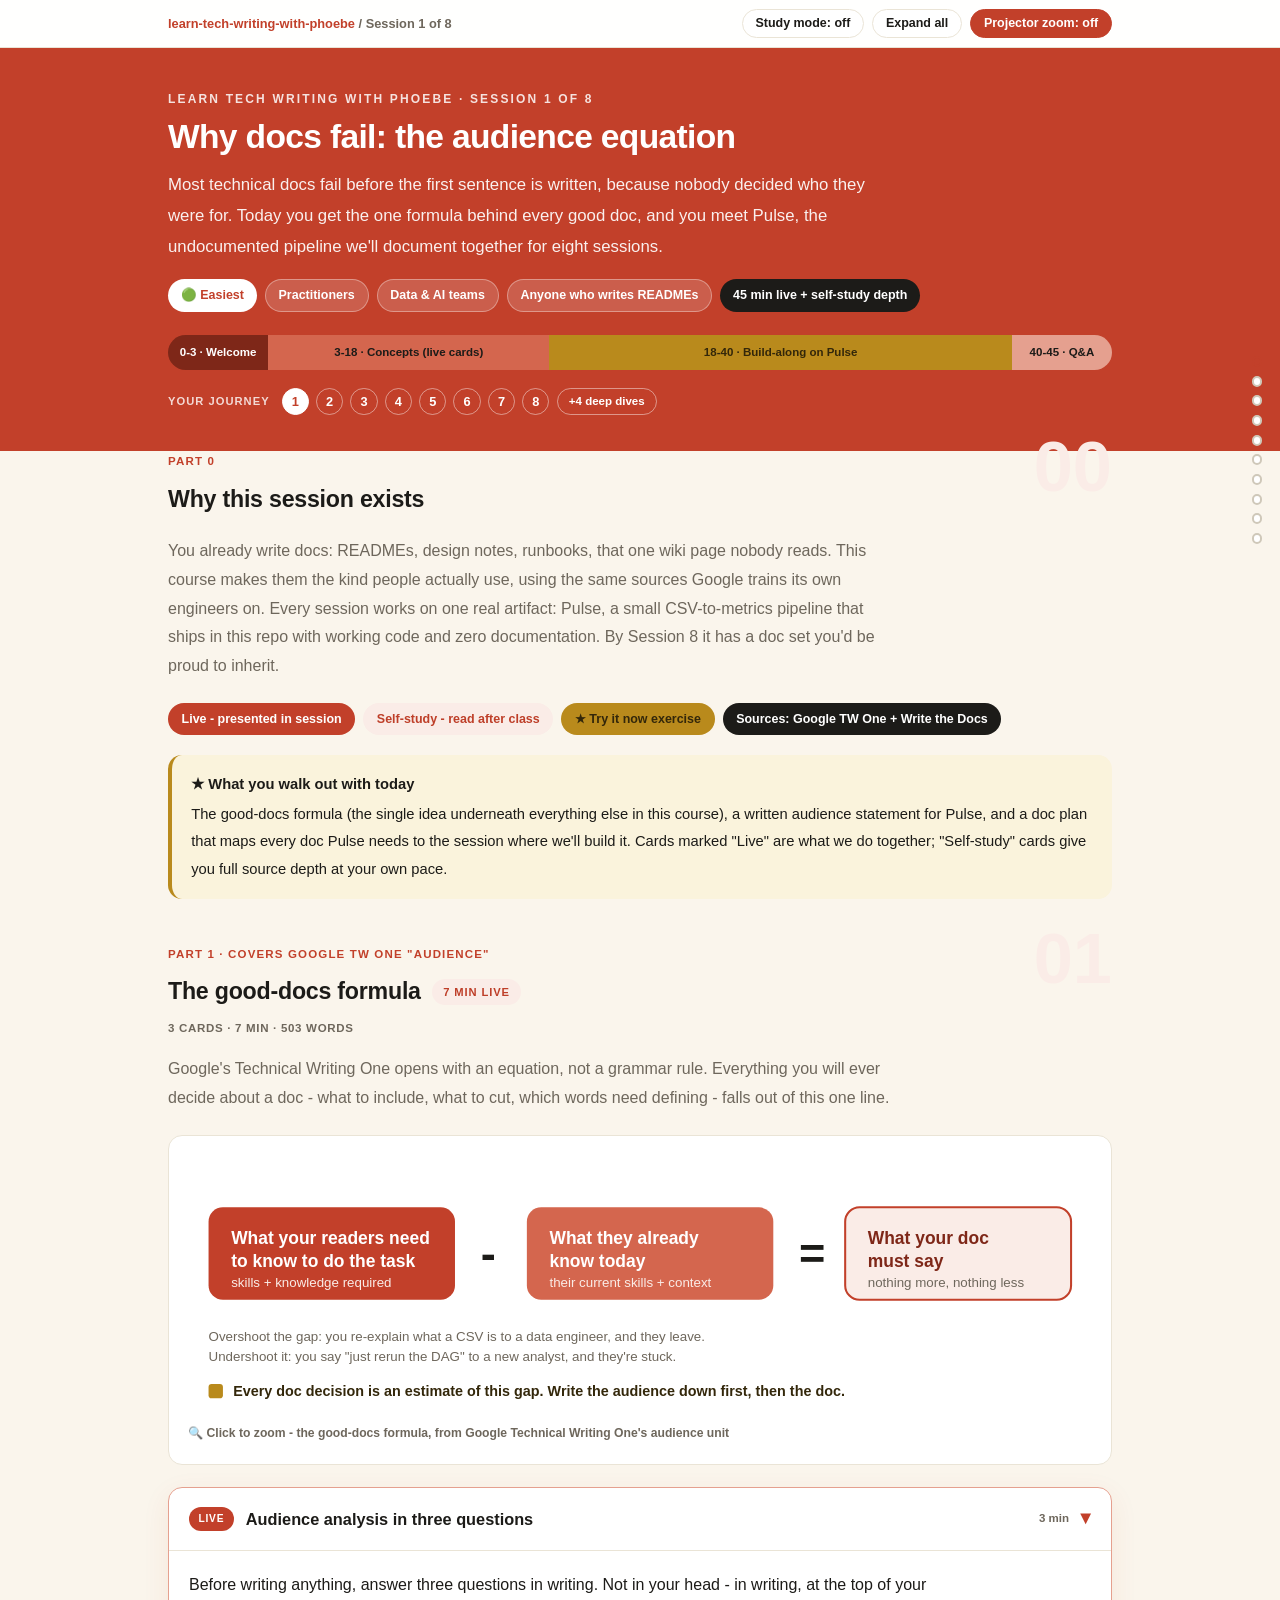
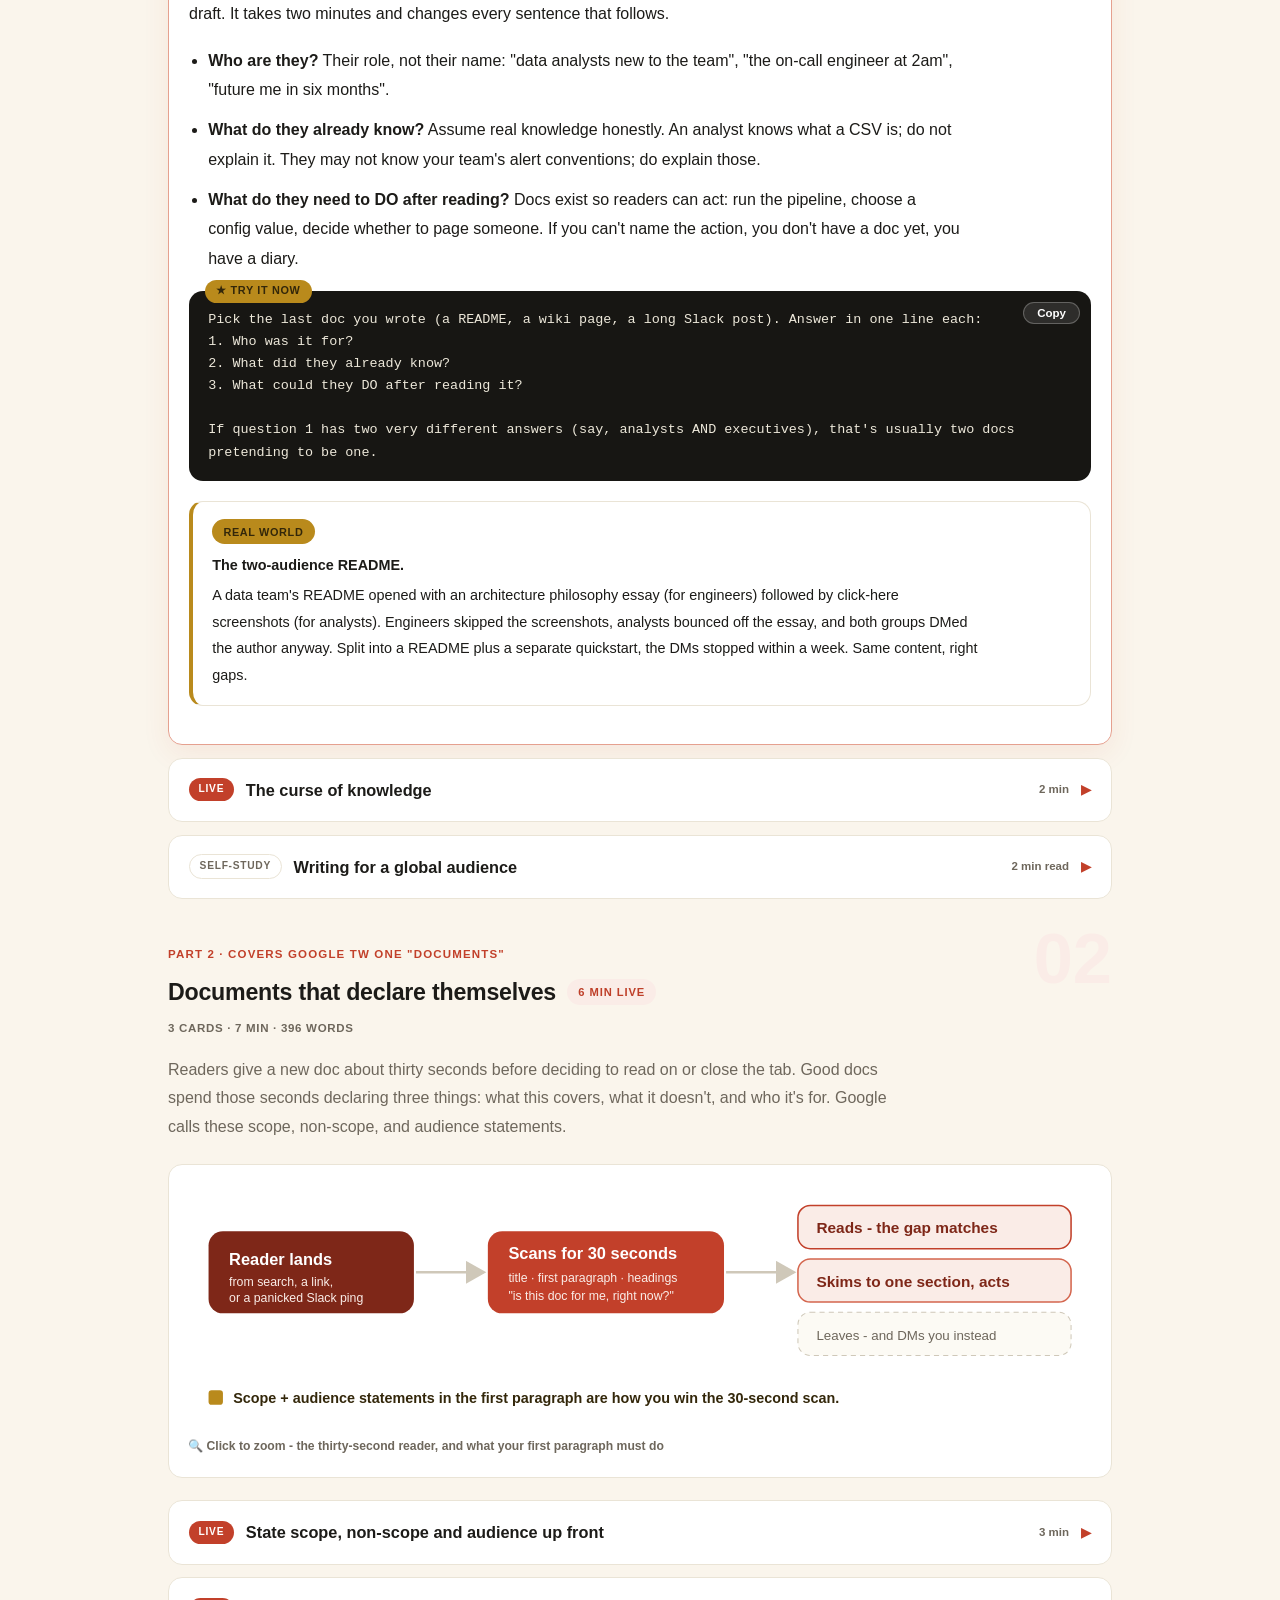
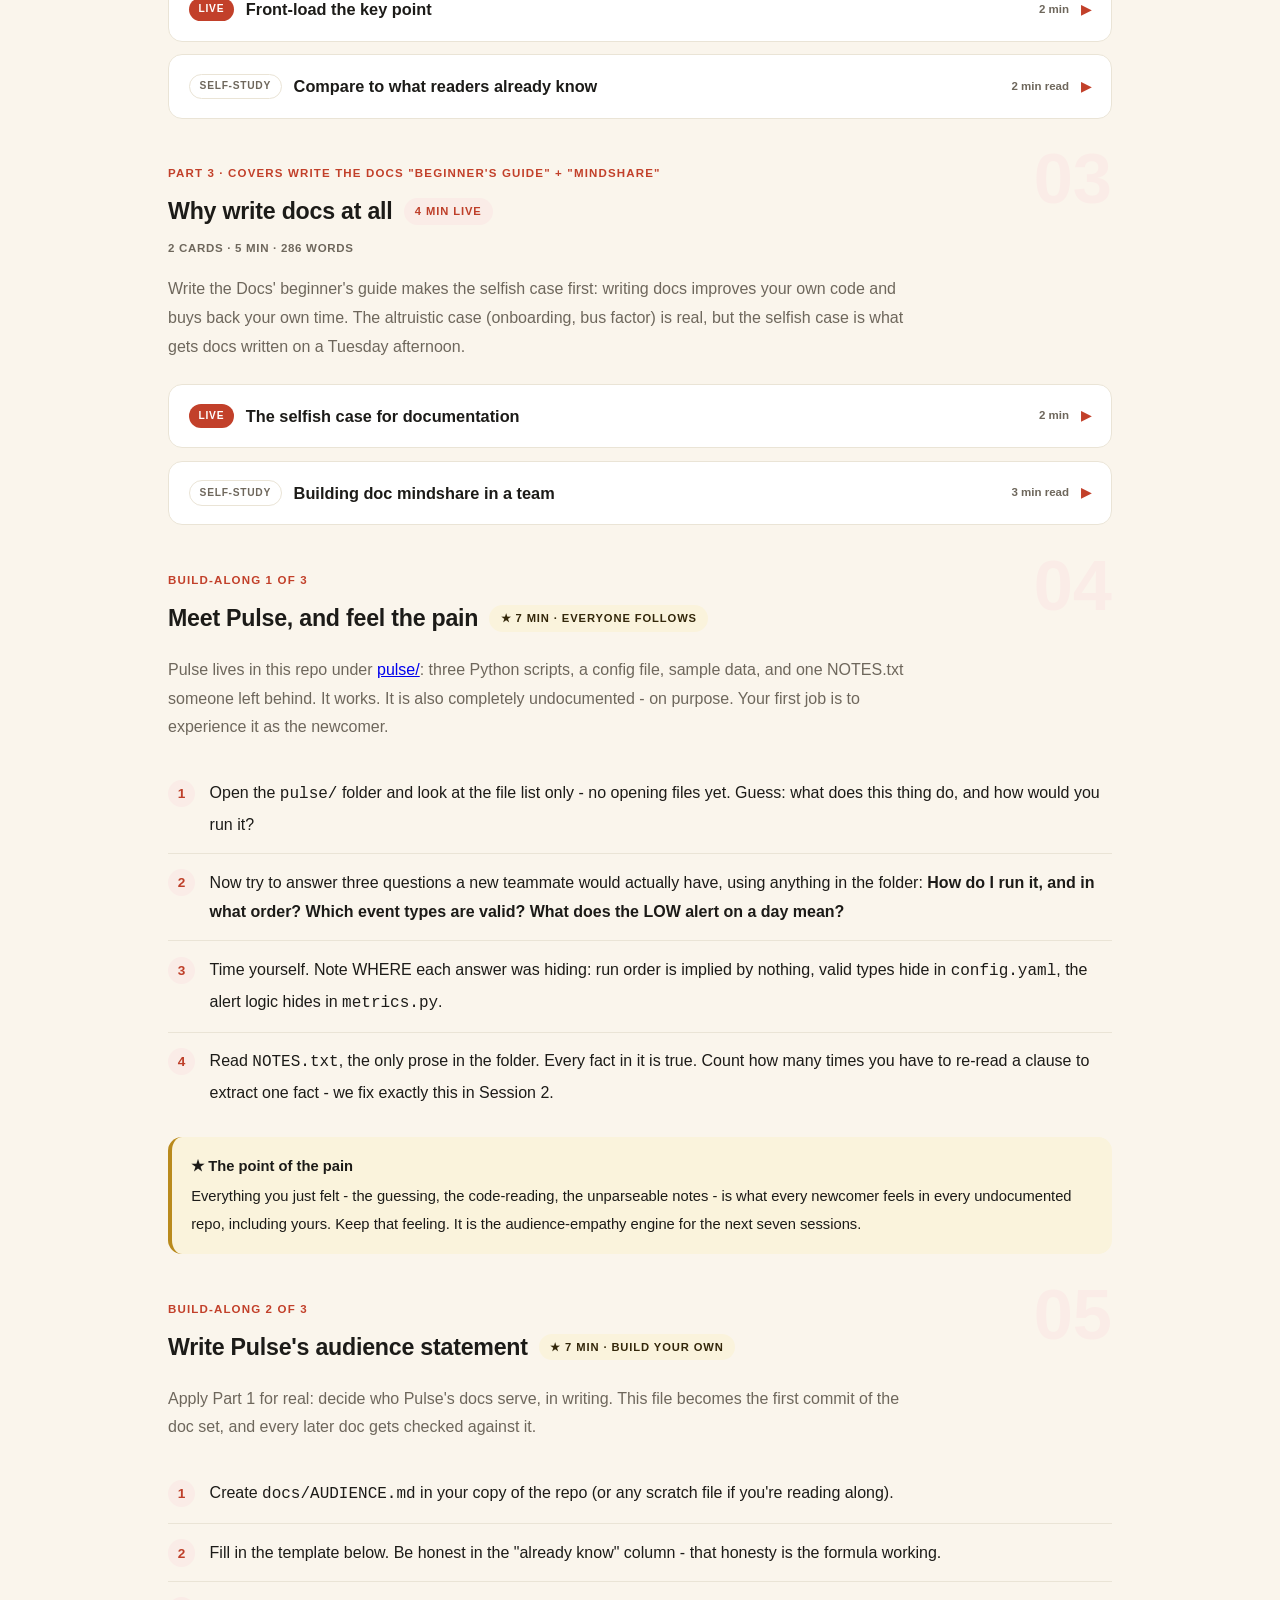
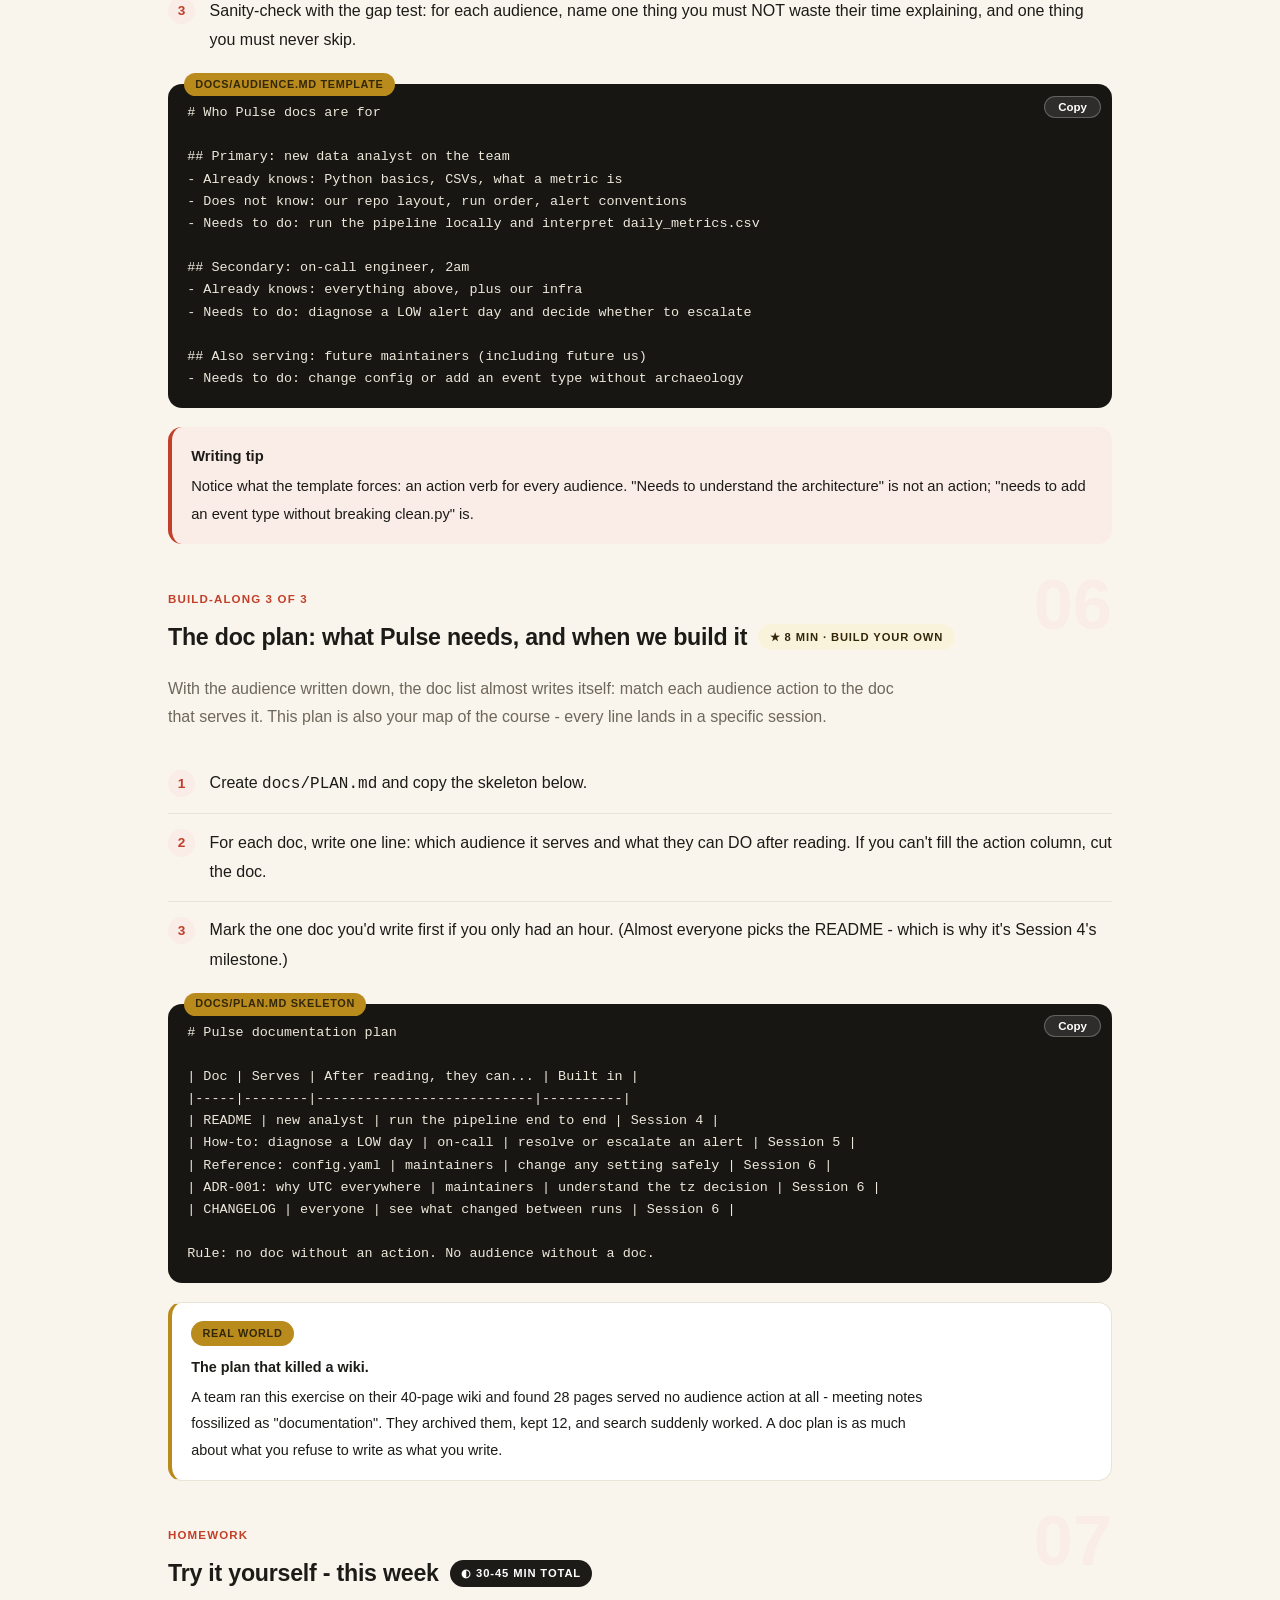
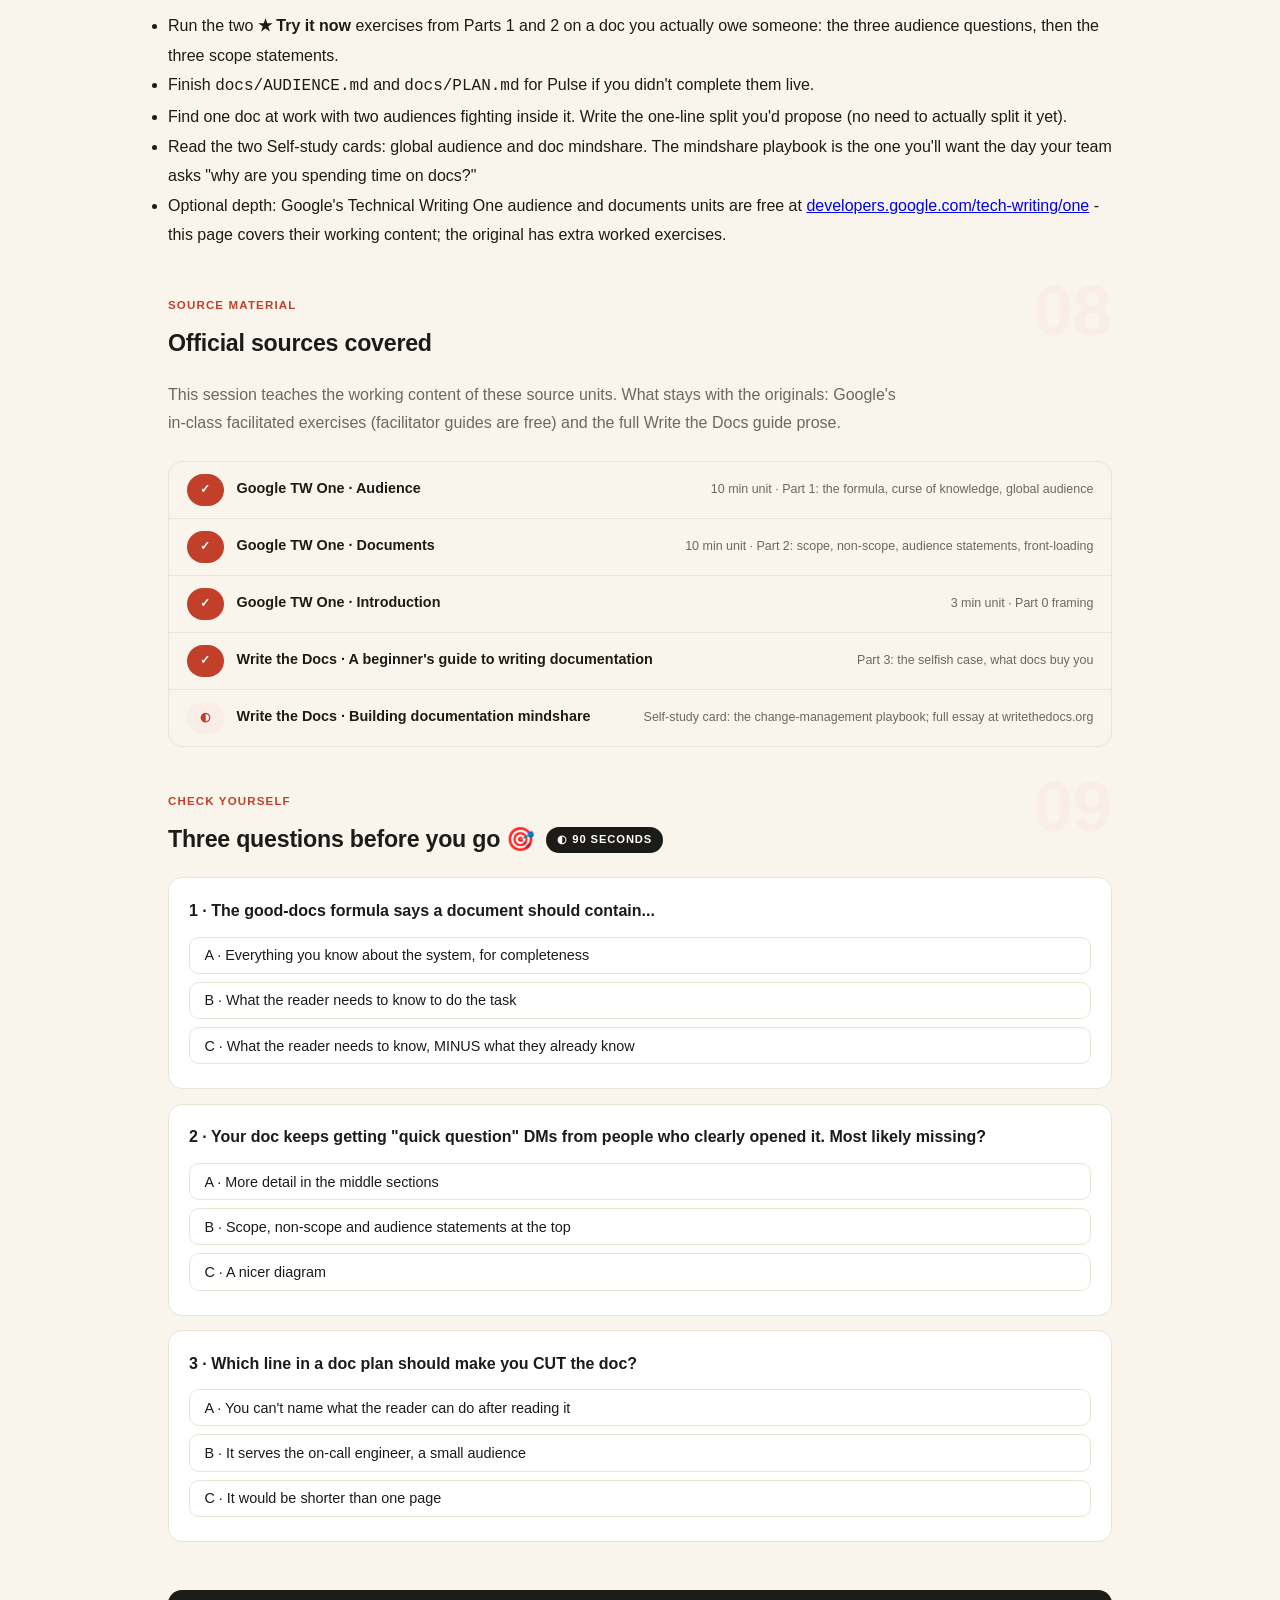
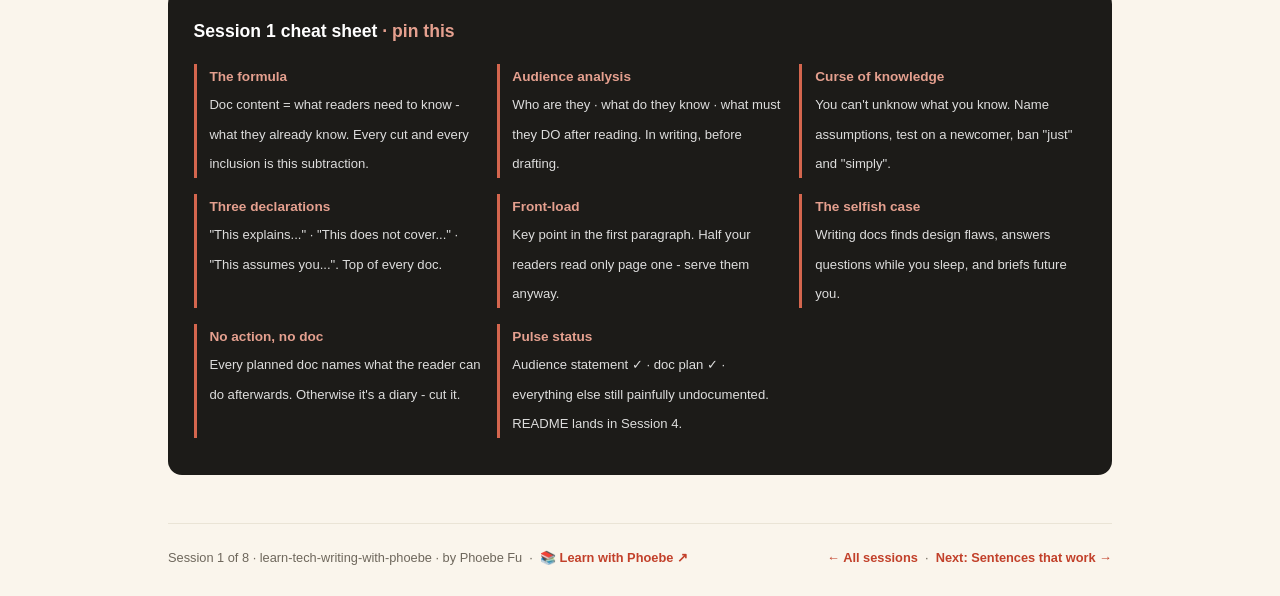
==== commit 545c090d: "Raise every text-on-fill pair to WCAG AA (lowest was 4.5:1) 3 rule(s) drew text on a solid fill belo" ====
--- a/courses/01-why-docs-fail.html
+++ b/courses/01-why-docs-fail.html
@@ -19,7 +19,7 @@
 <meta name="twitter:image" content="https://phoebefu6.github.io/learn-tech-writing-with-phoebe/assets/og-cover.png">
 <!-- social:end -->
 <title>Session 1 · Why docs fail: the audience equation - learn tech writing with phoebe</title>
-<link rel="stylesheet" href="../assets/style.css?v=9">
+<link rel="stylesheet" href="../assets/style.css?v=10">
 </head>
 <body>
 
--- a/assets/style.css
+++ b/assets/style.css
@@ -2,6 +2,7 @@
    Accent: indigo #C2402A · Ink: #1C1B18 · Flagship: amber #B98A1C */
 
 :root {
+  --indigo-text: #BE3F29;
   --indigo: #C2402A;
   --indigo-deep: #7E2718;
   --indigo-mid: #D4664E;
@@ -152,7 +153,7 @@
   text-transform: uppercase;
   letter-spacing: .08em;
 }
-.tag.concept { background: var(--indigo-50); color: var(--indigo); }
+.tag.concept { background: var(--indigo-50); color: var(--indigo-text); }
 .tag.demo { background: var(--amber-50); color: var(--amber-ink); }
 .tag.exercise { background: var(--ink); color: #fff; }
 
@@ -221,7 +222,7 @@
   font-weight: 600;
 }
 .pill.solid { background: var(--indigo); color: #fff; }
-.pill.light { background: var(--indigo-50); color: var(--indigo); }
+.pill.light { background: var(--indigo-50); color: var(--indigo-text); }
 .pill.inkpill { background: var(--ink); color: #fff; }
 .pill.amber, .pill.peach { background: var(--amber); color: var(--amber-ink); }
 .pill.bare { color: var(--faint); }
@@ -320,7 +321,7 @@
   width: 1.7rem; height: 1.7rem;
   border-radius: 999px;
   background: var(--indigo-50);
-  color: var(--indigo);
+  color: var(--indigo-text);
   font-weight: 700;
   font-size: .85rem;
   display: inline-flex;
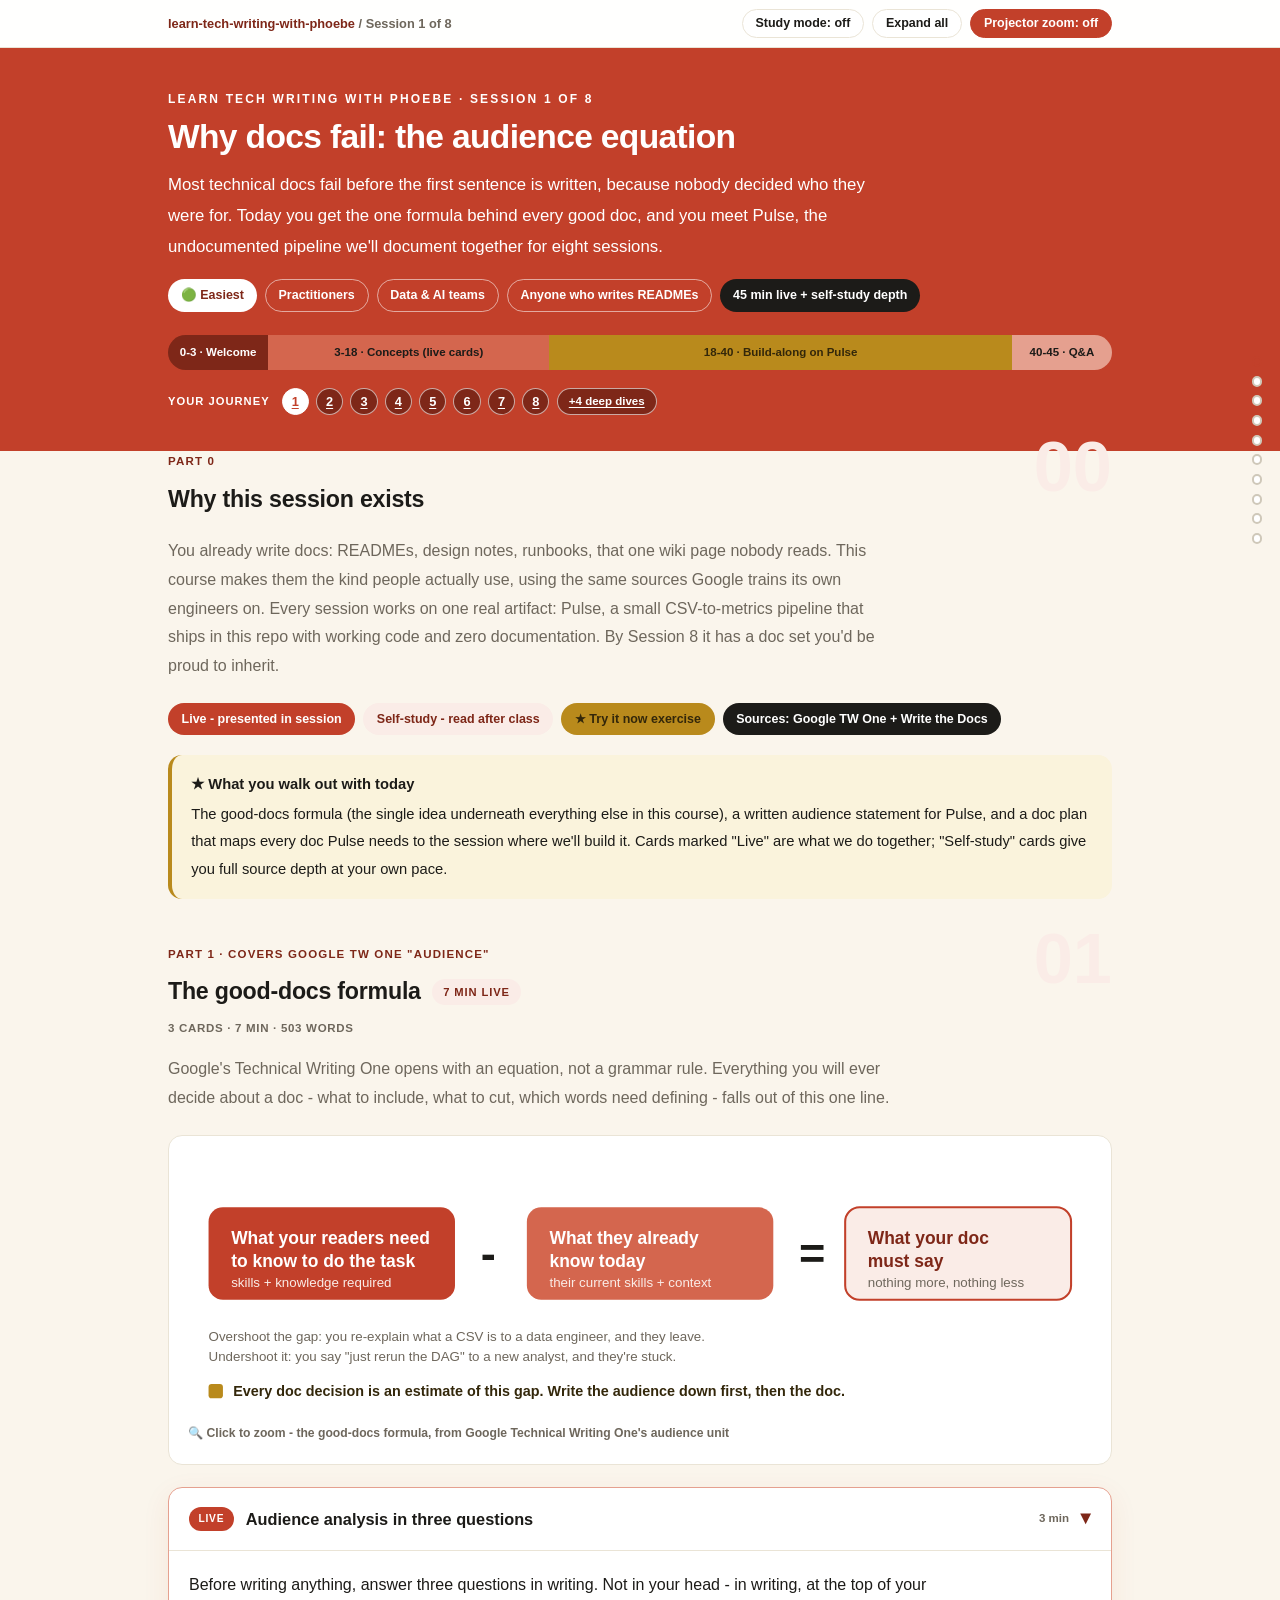
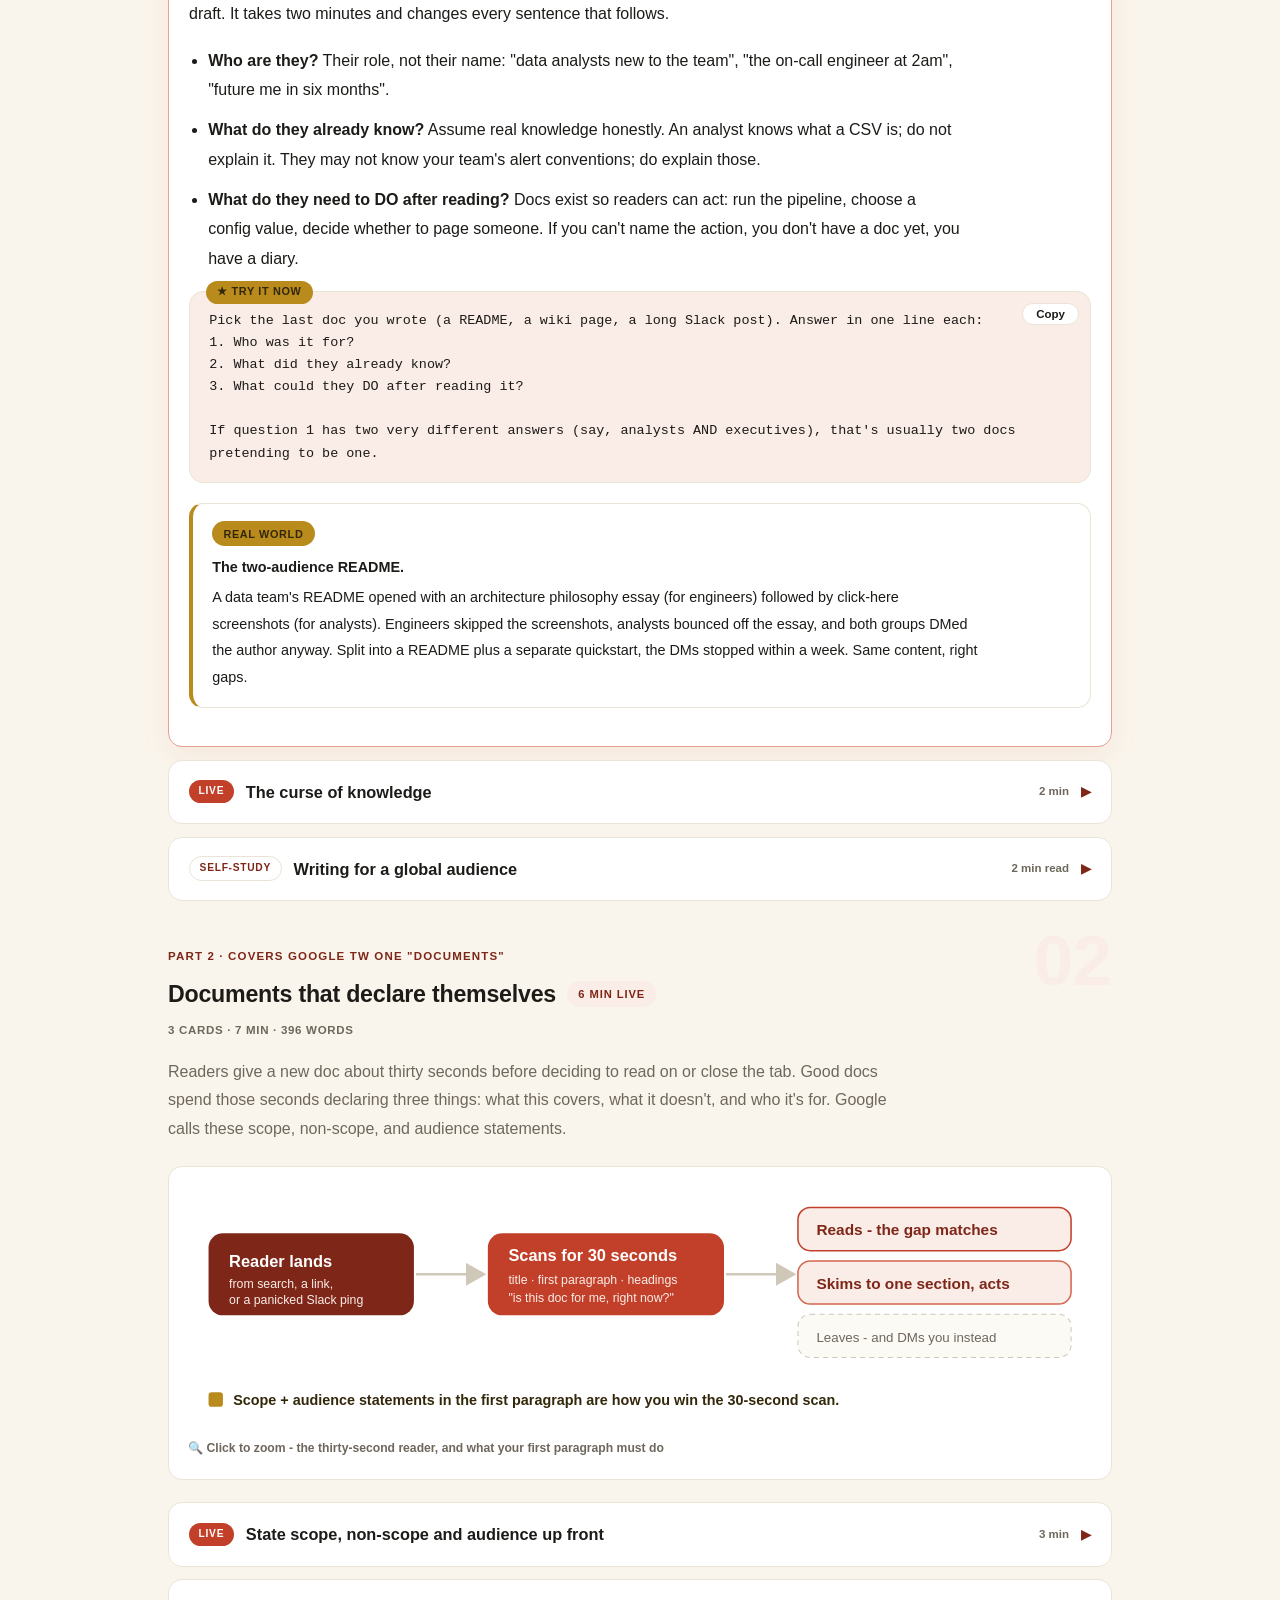
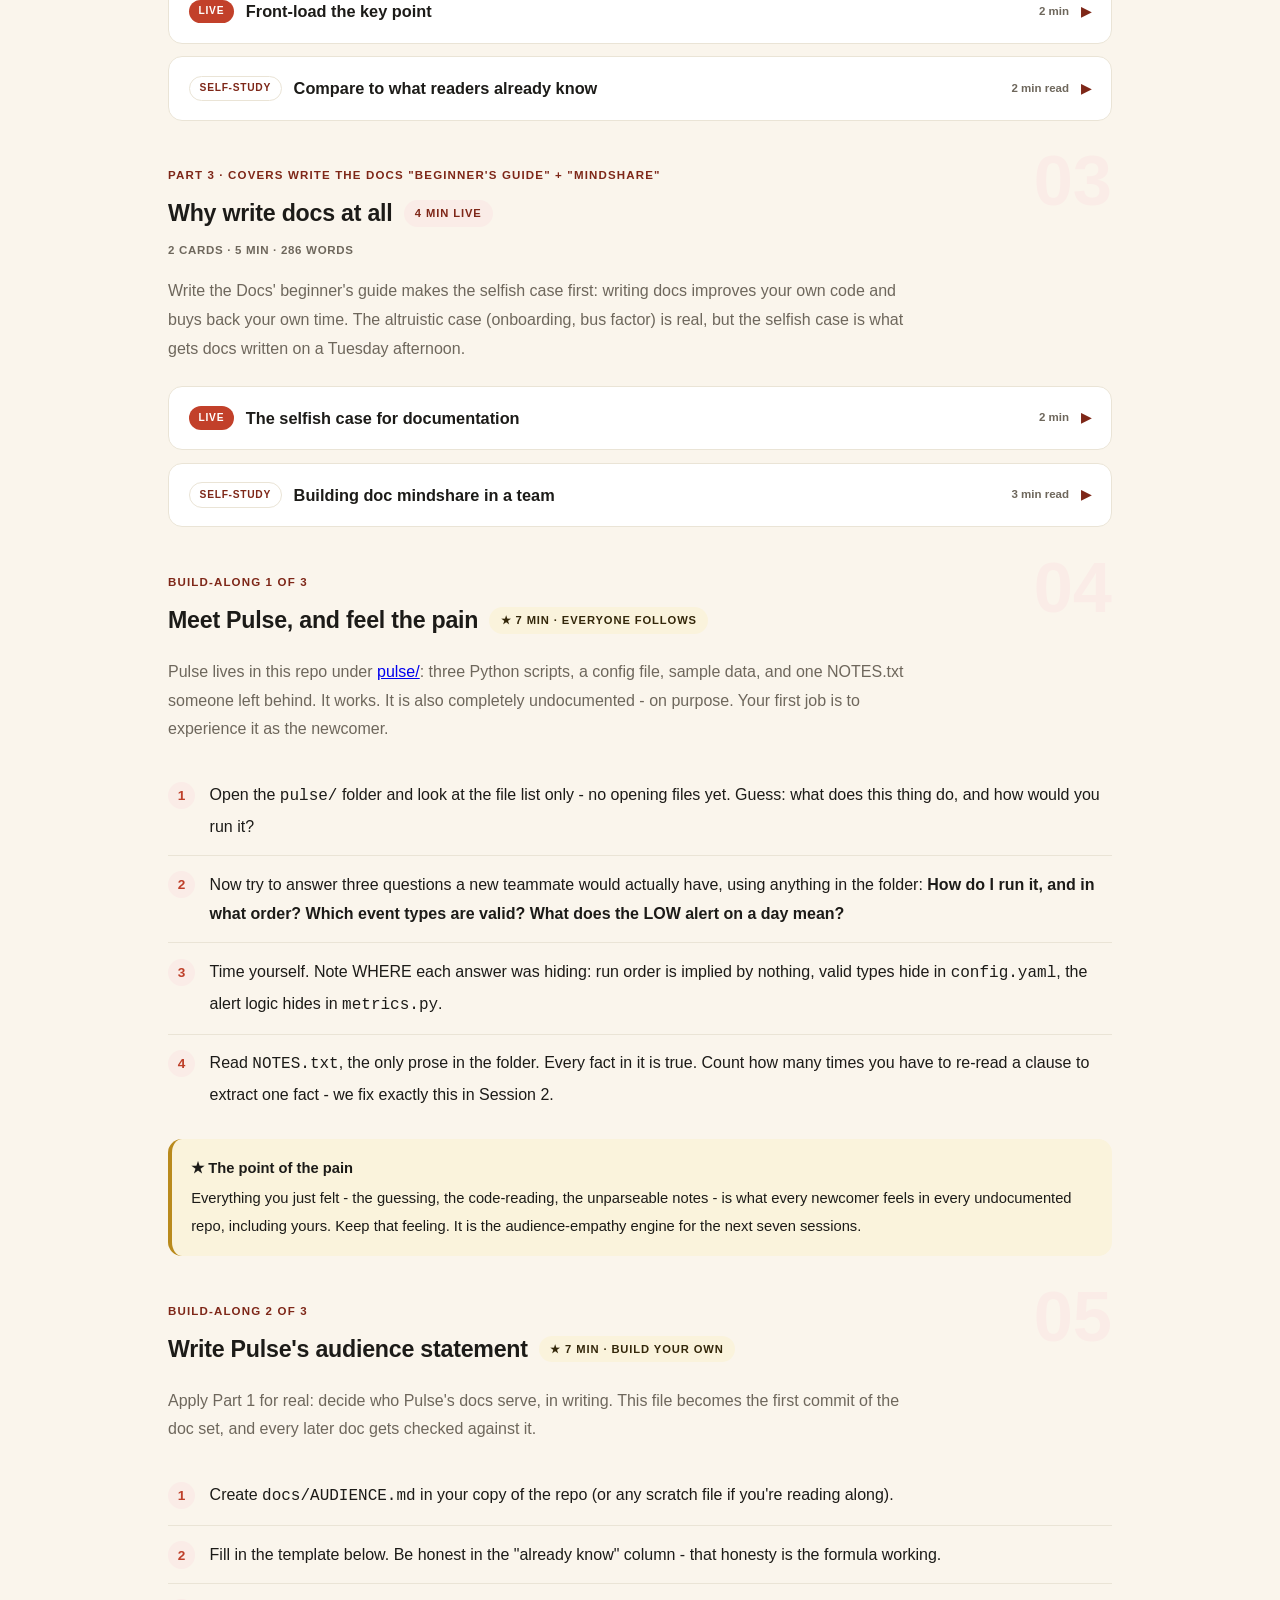
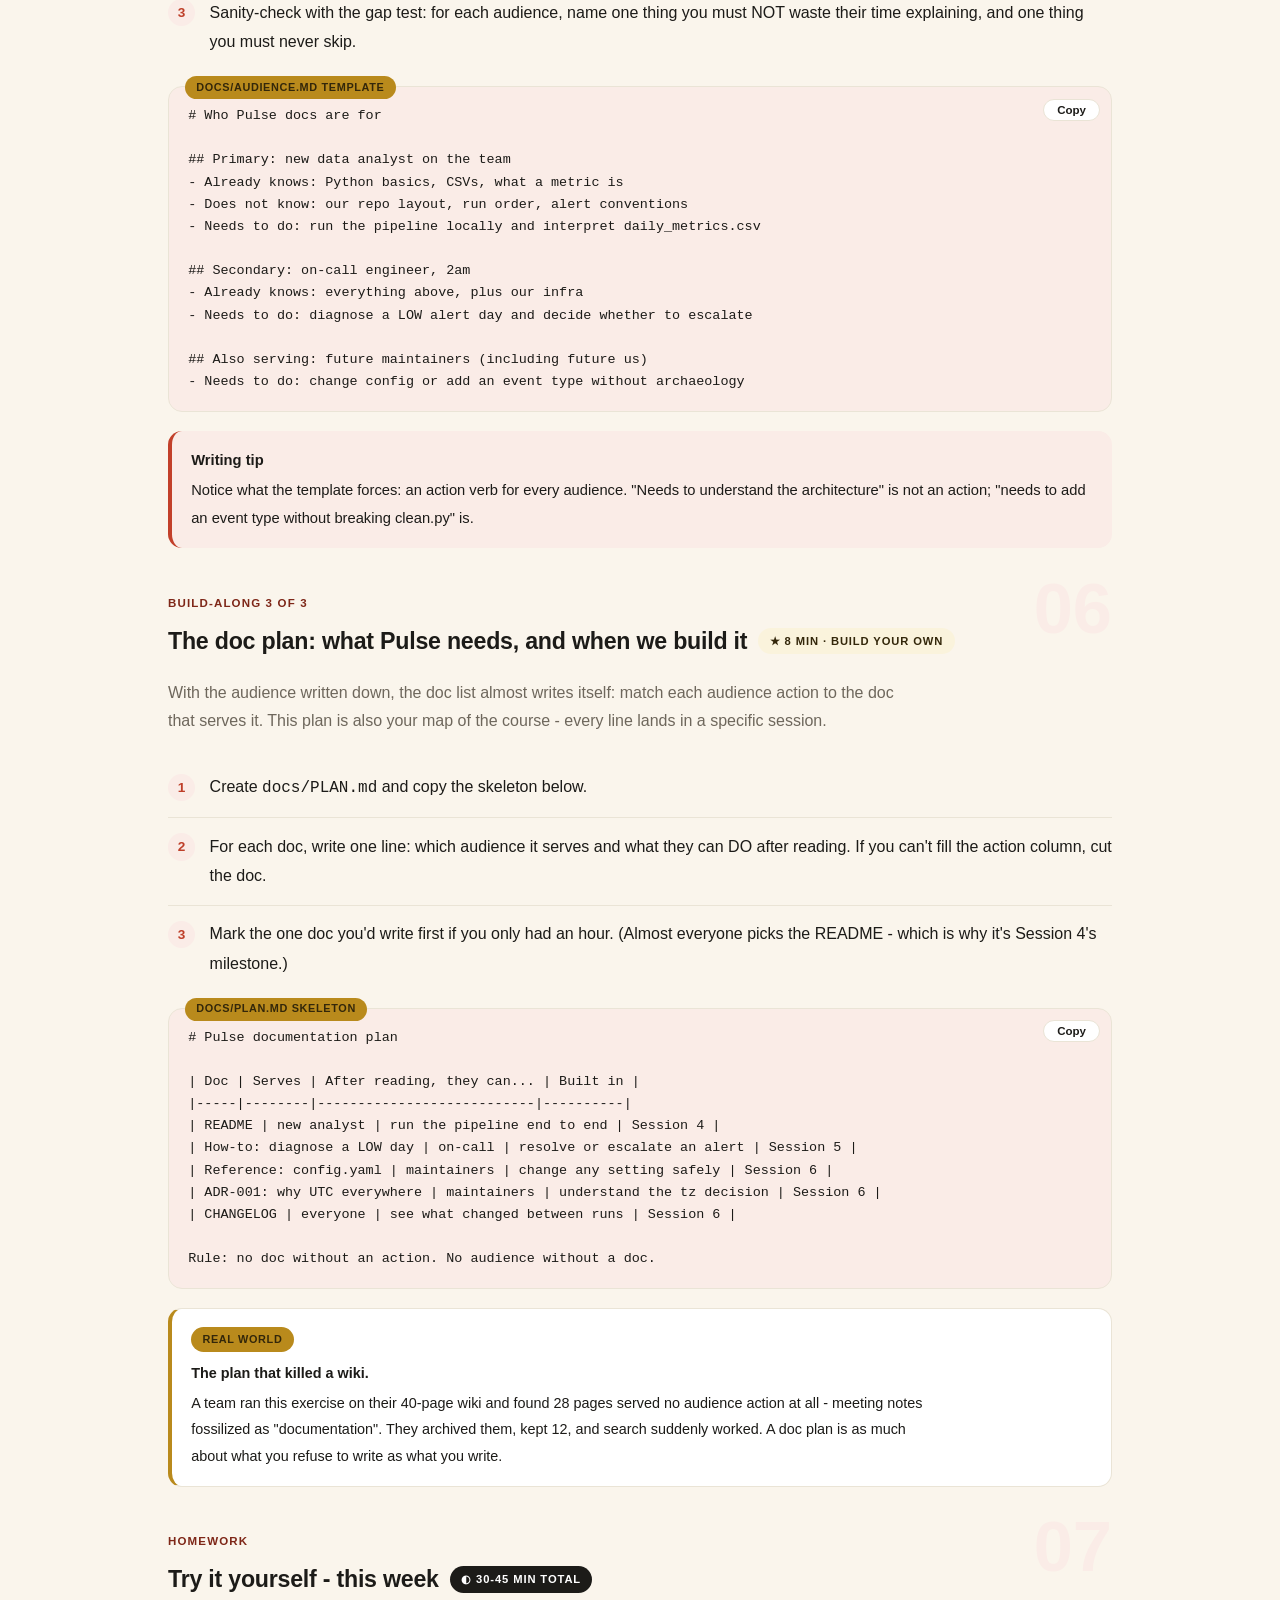
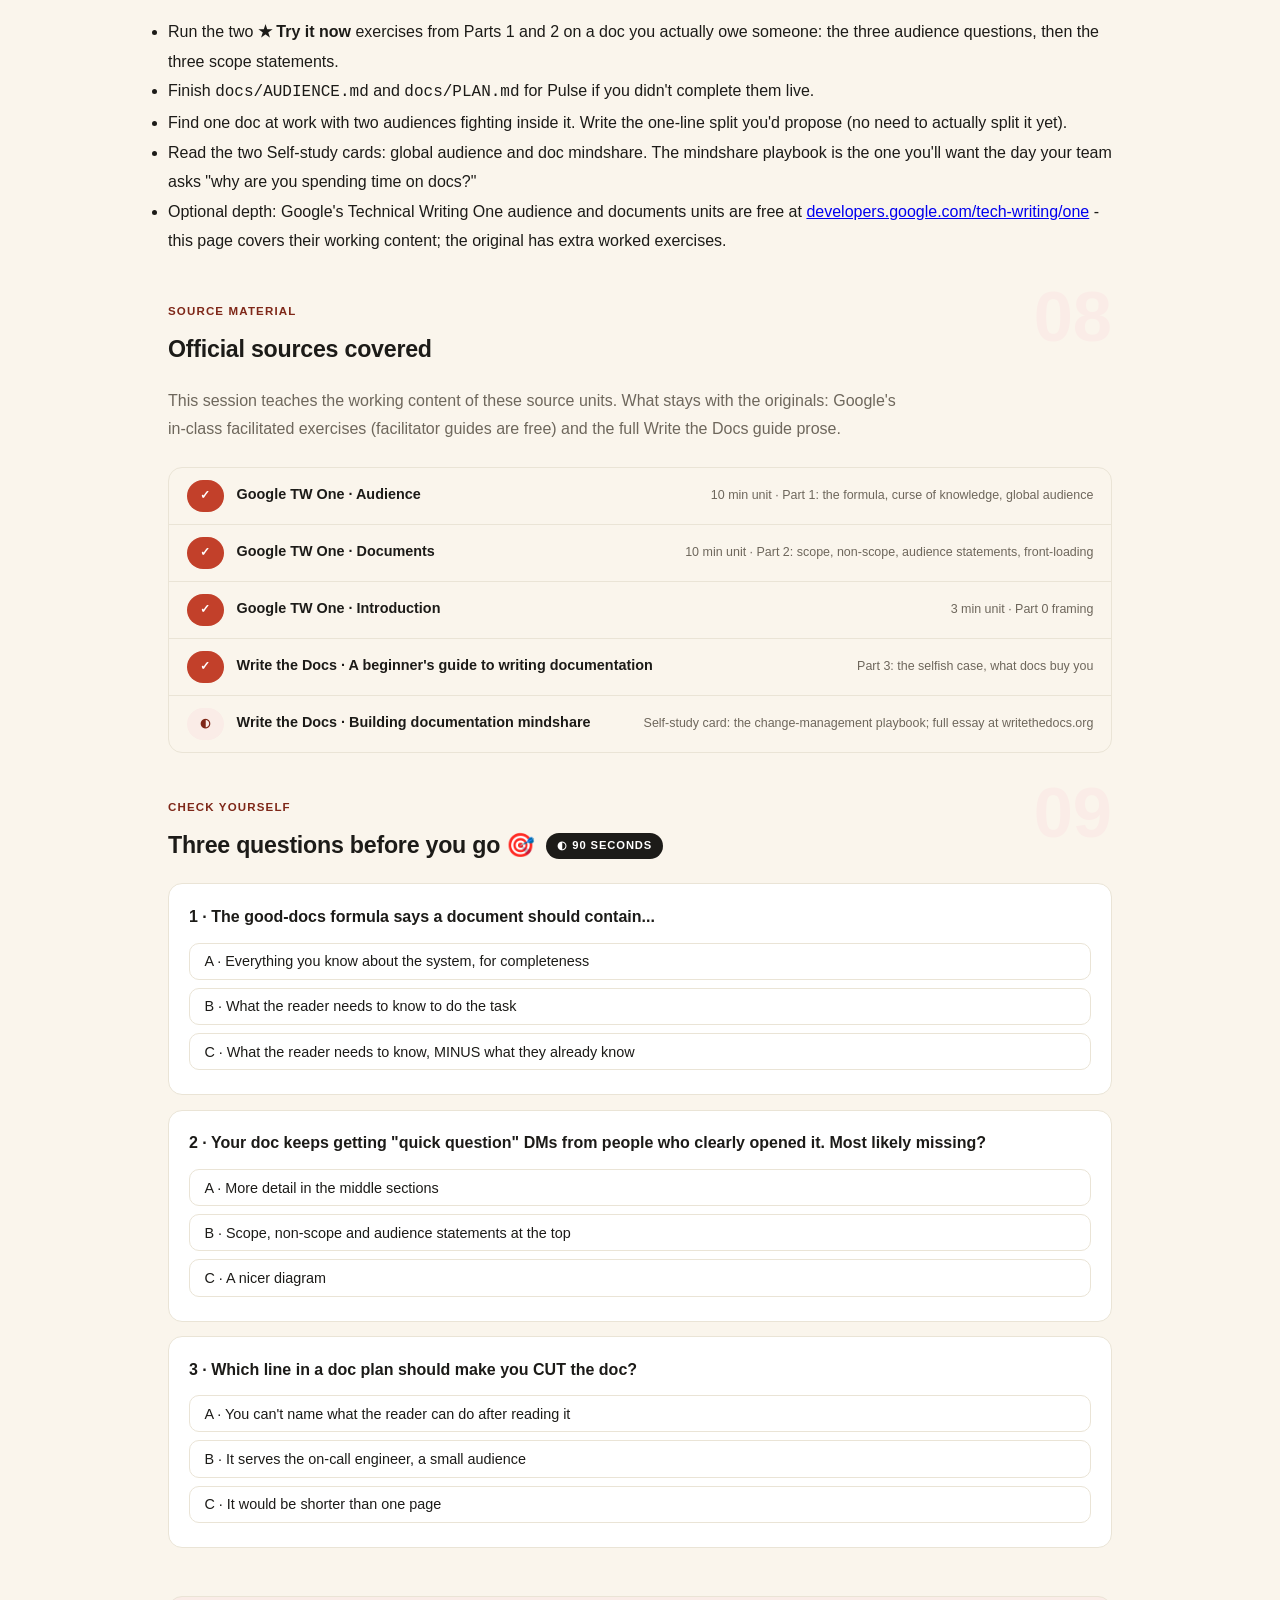
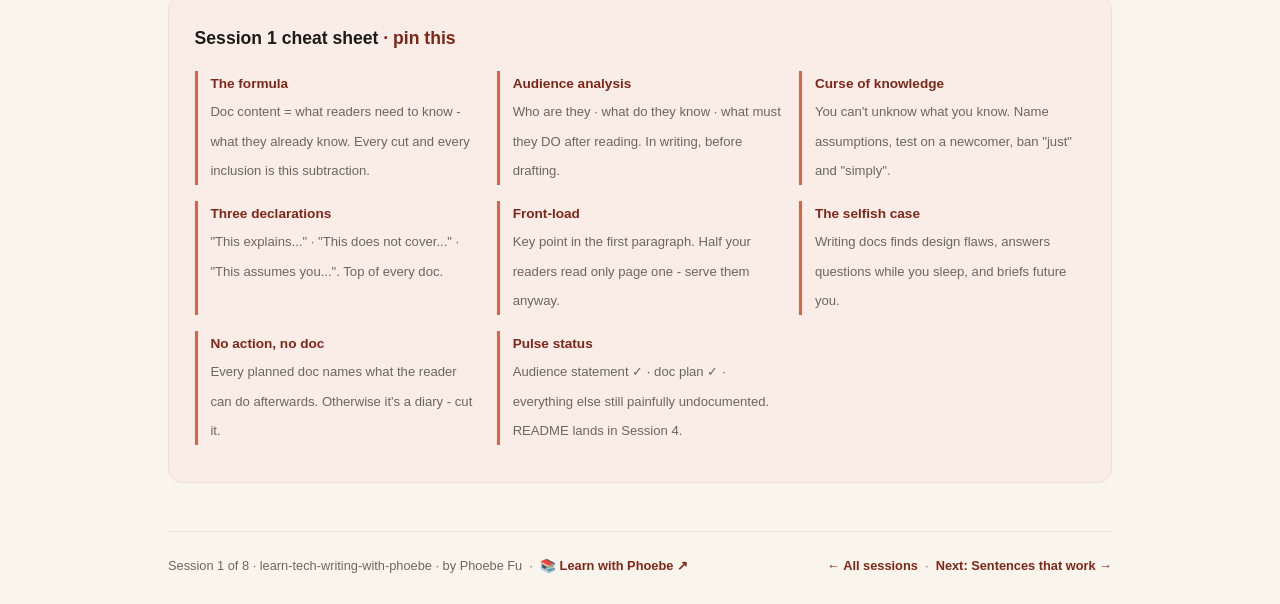
==== commit 574dc537: "Light surfaces everywhere: lightbox, cheat panel, code boxes; contrast and phone-width fixes Every d" ====
--- a/courses/01-why-docs-fail.html
+++ b/courses/01-why-docs-fail.html
@@ -19,7 +19,7 @@
 <meta name="twitter:image" content="https://phoebefu6.github.io/learn-tech-writing-with-phoebe/assets/og-cover.png">
 <!-- social:end -->
 <title>Session 1 · Why docs fail: the audience equation - learn tech writing with phoebe</title>
-<link rel="stylesheet" href="../assets/style.css?v=10">
+<link rel="stylesheet" href="../assets/style.css?v=26">
 </head>
 <body>
 
@@ -468,6 +468,6 @@
 
 </main>
 
-<script src="../assets/app.js?v=6"></script>
+<script src="../assets/app.js?v=26"></script>
 </body>
 </html>
--- a/assets/style.css
+++ b/assets/style.css
@@ -16,8 +16,8 @@
   --amber-ink: #33270A;
   --amber-50: #FAF3DC;
   --paper: #FAF5EC;
-  --code-bg: #171613;
-  --code-ink: #EDE8DA;
+  --code-bg: #FAECE7;
+  --code-ink: #1C1B18;
   --radius: 14px;
 }
 
@@ -47,7 +47,7 @@
   font-size: .75rem;
   letter-spacing: .18em;
   text-transform: uppercase;
-  opacity: .85;
+  opacity: 1;
   font-weight: 600;
 }
 .masthead h1 {
@@ -58,7 +58,7 @@
   letter-spacing: -.02em;
 }
 .masthead h1 .accent { color: inherit; }
-.masthead .sub { font-size: 1.05rem; opacity: .92; max-width: 44rem; }
+.masthead .sub { font-size: 1.05rem; opacity: 1; max-width: 44rem; }
 
 .chip-row { display: flex; flex-wrap: wrap; gap: .5rem; margin-top: 1.1rem; }
 .chip {
@@ -72,7 +72,7 @@
   white-space: nowrap;
 }
 .chip.level { background: #fff; color: var(--indigo); }
-.chip.audience { background: rgba(255,255,255,.16); color: #fff; border: 1px solid rgba(255,255,255,.35); }
+.chip.audience { background: rgba(255,255,255,.08); color: #fff; border: 1px solid rgba(255,255,255,.35); }
 .chip.time { background: var(--ink); color: #fff; font-variant-numeric: tabular-nums; }
 
 /* ---------- agenda bar ---------- */
@@ -225,7 +225,7 @@
 .pill.light { background: var(--indigo-50); color: var(--indigo-text); }
 .pill.inkpill { background: var(--ink); color: #fff; }
 .pill.amber, .pill.peach { background: var(--amber); color: var(--amber-ink); }
-.pill.bare { color: var(--faint); }
+.pill.bare { color: var(--muted); }
 
 /* ---------- 4D grid ---------- */
 .grid-2 { display: grid; grid-template-columns: repeat(auto-fit, minmax(15rem, 1fr)); gap: .8rem; margin: .5rem 0 1rem; }
@@ -254,10 +254,11 @@
 table.clean td:first-child { font-weight: 600; }
 
 /* ---------- prompt boxes ---------- */
-.prompt-box {
+.prompt-box{
   position: relative;
-  background: var(--code-bg);
-  color: var(--code-ink);
+  background: #FAECE7;
+  border: 1px solid #EAE4D6;
+  color: #1C1B18;
   border-radius: var(--radius);
   padding: 1.1rem 1.2rem;
   margin: 1rem 0 1.2rem;
@@ -267,12 +268,12 @@
   white-space: pre-wrap;
   word-break: break-word;
 }
-.prompt-box .label {
+.prompt-box .label{
   position: absolute;
   top: -0.7rem;
   left: 1rem;
-  background: var(--indigo);
-  color: #fff;
+  background: #C2402A;
+  color: #FFFFFF;
   font-family: "Inter", -apple-system, sans-serif;
   font-size: .68rem;
   font-weight: 700;
@@ -283,13 +284,13 @@
 }
 .prompt-box.bad .label { background: var(--faint); color: var(--ink); }
 .prompt-box.good .label { background: var(--amber); color: var(--amber-ink); }
-.copy-btn {
+.copy-btn{
   position: absolute;
   top: .7rem;
   right: .7rem;
-  background: rgba(255,255,255,.1);
-  border: 1px solid rgba(255,255,255,.25);
-  color: #fff;
+  background: #FFFFFF;
+  border: 1px solid #EAE4D6;
+  color: #1C1B18;
   border-radius: 999px;
   padding: .25rem .8rem;
   font-size: .72rem;
@@ -298,7 +299,7 @@
   font-family: "Inter", -apple-system, sans-serif;
   transition: background .15s ease;
 }
-.copy-btn:hover { background: rgba(255,255,255,.22); }
+.copy-btn:hover { background: #EAE4D6; }
 .copy-btn.copied { background: var(--amber); border-color: var(--amber); color: var(--amber-ink); }
 
 /* ---------- demo steps ---------- */
@@ -388,11 +389,11 @@
   gap: .4rem;
 }
 
-.lightbox {
+.lightbox{
   position: fixed;
   inset: 0;
   z-index: 100;
-  background: rgba(28,27,24,.9);
+  background: rgba(250,245,236,.97);
   display: none;
   align-items: center;
   justify-content: center;
@@ -400,8 +401,10 @@
   cursor: zoom-out;
 }
 .lightbox.open { display: flex; }
-.lightbox .inner {
+.lightbox .inner{
   background: #fff;
+  border: 1px solid #EAE4D6;
+  box-shadow: 0 10px 40px rgba(28,27,24,.14);
   border-radius: var(--radius);
   padding: 2rem;
   max-width: 94vw;
@@ -409,13 +412,12 @@
   overflow: auto;
 }
 .lightbox .inner svg, .lightbox .inner img { width: min(88vw, 70rem); height: auto; }
-.lightbox .close-hint {
+.lightbox .close-hint{
   position: fixed;
   top: 1rem; right: 1.4rem;
-  color: #fff;
+  color: #1C1B18;
   font-size: .8rem;
   font-weight: 600;
-  opacity: .8;
 }
 
 /* ---------- courses covered ---------- */
@@ -434,19 +436,20 @@
 .covered-row .note { margin-left: auto; color: var(--muted); font-size: .78rem; text-align: right; }
 
 /* ---------- cheat sheet footer ---------- */
-.cheat {
-  background: var(--ink);
-  color: #fff;
+.cheat{
+  background: #FAECE7;
+  border: 1px solid #EAE4D6;
+  color: #1C1B18;
   border-radius: var(--radius);
   padding: 1.6rem 1.6rem 1.3rem;
   margin-top: 3rem;
 }
 .cheat h3 { font-size: 1.1rem; margin-bottom: 1rem; }
-.cheat h3 span { color: var(--indigo-soft); }
+.cheat h3 span { color: #7E2718; }
 .cheat .grid-2 { gap: 1rem; }
 .cheat .cheat-item { border-left: 3px solid var(--indigo-mid); padding-left: .8rem; }
-.cheat .cheat-item b { display: block; font-size: .85rem; color: var(--indigo-soft); }
-.cheat .cheat-item span { font-size: .82rem; opacity: .85; }
+.cheat .cheat-item b { display: block; font-size: .85rem; color: #7E2718; }
+.cheat .cheat-item span { font-size: .82rem; color: #6E675C; }
 
 footer.pagefoot {
   border-top: 1px solid var(--hairline);
@@ -541,7 +544,7 @@
   margin-top: 1.1rem;
   flex-wrap: wrap;
 }
-.journey .jlabel { font-size: .7rem; font-weight: 700; text-transform: uppercase; letter-spacing: .09em; opacity: .8; margin-right: .3rem; }
+.journey .jlabel { font-size: .7rem; font-weight: 700; text-transform: uppercase; letter-spacing: .09em; opacity: 1; margin-right: .3rem; }
 .journey a {
   width: 1.7rem; height: 1.7rem;
   border-radius: 999px;
@@ -776,3 +779,33 @@
   color: var(--pv-flag);
 }
 /* === /LWP-PATCH === */
+
+/* layout-patch-3: phone-width overflow (2026-10-10) */
+.sql-bar { flex-wrap: wrap; }
+@media (max-width: 480px) {
+  .covered-row { flex-wrap: wrap; }
+  .covered-row .note { margin-left: 0; text-align: left; flex-basis: 100%; }
+  details.card summary { flex-wrap: wrap; }
+  details.card summary .mini { white-space: normal; }
+  .wk, .sqlbox, .prompt-box, pre { max-width: 100%; overflow-x: auto; }
+  .mono, code, strong, .note { overflow-wrap: anywhere; }
+  select, input[type=range], label { max-width: 100%; }
+  canvas, svg, img { max-width: 100%; height: auto; }
+  .tree-kids, .tree-node-wrap, .tree-node, .rb-night, .al-row, .gd-field, .tl-row, .sl-row { max-width: 100%; overflow-x: auto; }
+  .tl-cols, .sl-cols, .bb-cols, .ev-cols, [class$="-cols"] { grid-template-columns: 1fr !important; display: grid; }
+  .tl-cols > *, .sl-cols > *, [class$="-cols"] > * { min-width: 0; max-width: 100%; }
+  .mono { white-space: normal; }
+  .er-w, .bb-lab, .tl-lev, .sl-lev { max-width: 100%; white-space: normal; }
+}
+/* contrast-patch-2b */
+.cheat a { color: var(--indigo-deep, var(--ink)); }
+.chip.audience { background: transparent; border-color: rgba(255,255,255,.55); }
+.masthead a, .masthead .sub a { color: #fff; text-decoration: underline; text-underline-offset: 2px; }
+.prompt-box b, .prompt-box strong { color: var(--indigo-deep, var(--ink)); }
+.prompt-box span, .prompt-box em, .prompt-box i { color: inherit; }
+.pp-stamp i { color: var(--ink); }
+/* contrast-patch-2 */
+.klabel, .section-kicker .klabel, details.card summary .caret, .crumb a, .toolbar .crumb a, .pagenav a, .pagefoot a, footer.pagefoot a, .pagefoot p a, .cnum, .course-card .cnum, .pill.light, .covered-row .status.light, .paths a, .tag.concept, .chip.level, .quiz-score, .mmd-launch, .mode.self, .legend .pill.light { color: var(--indigo-deep); }
+.chip.audience { background: transparent; border-color: rgba(255,255,255,.55); }
+.journey a { background: var(--indigo-deep); border-color: rgba(255,255,255,.6); }
+.skip-link { background: var(--indigo-deep); }
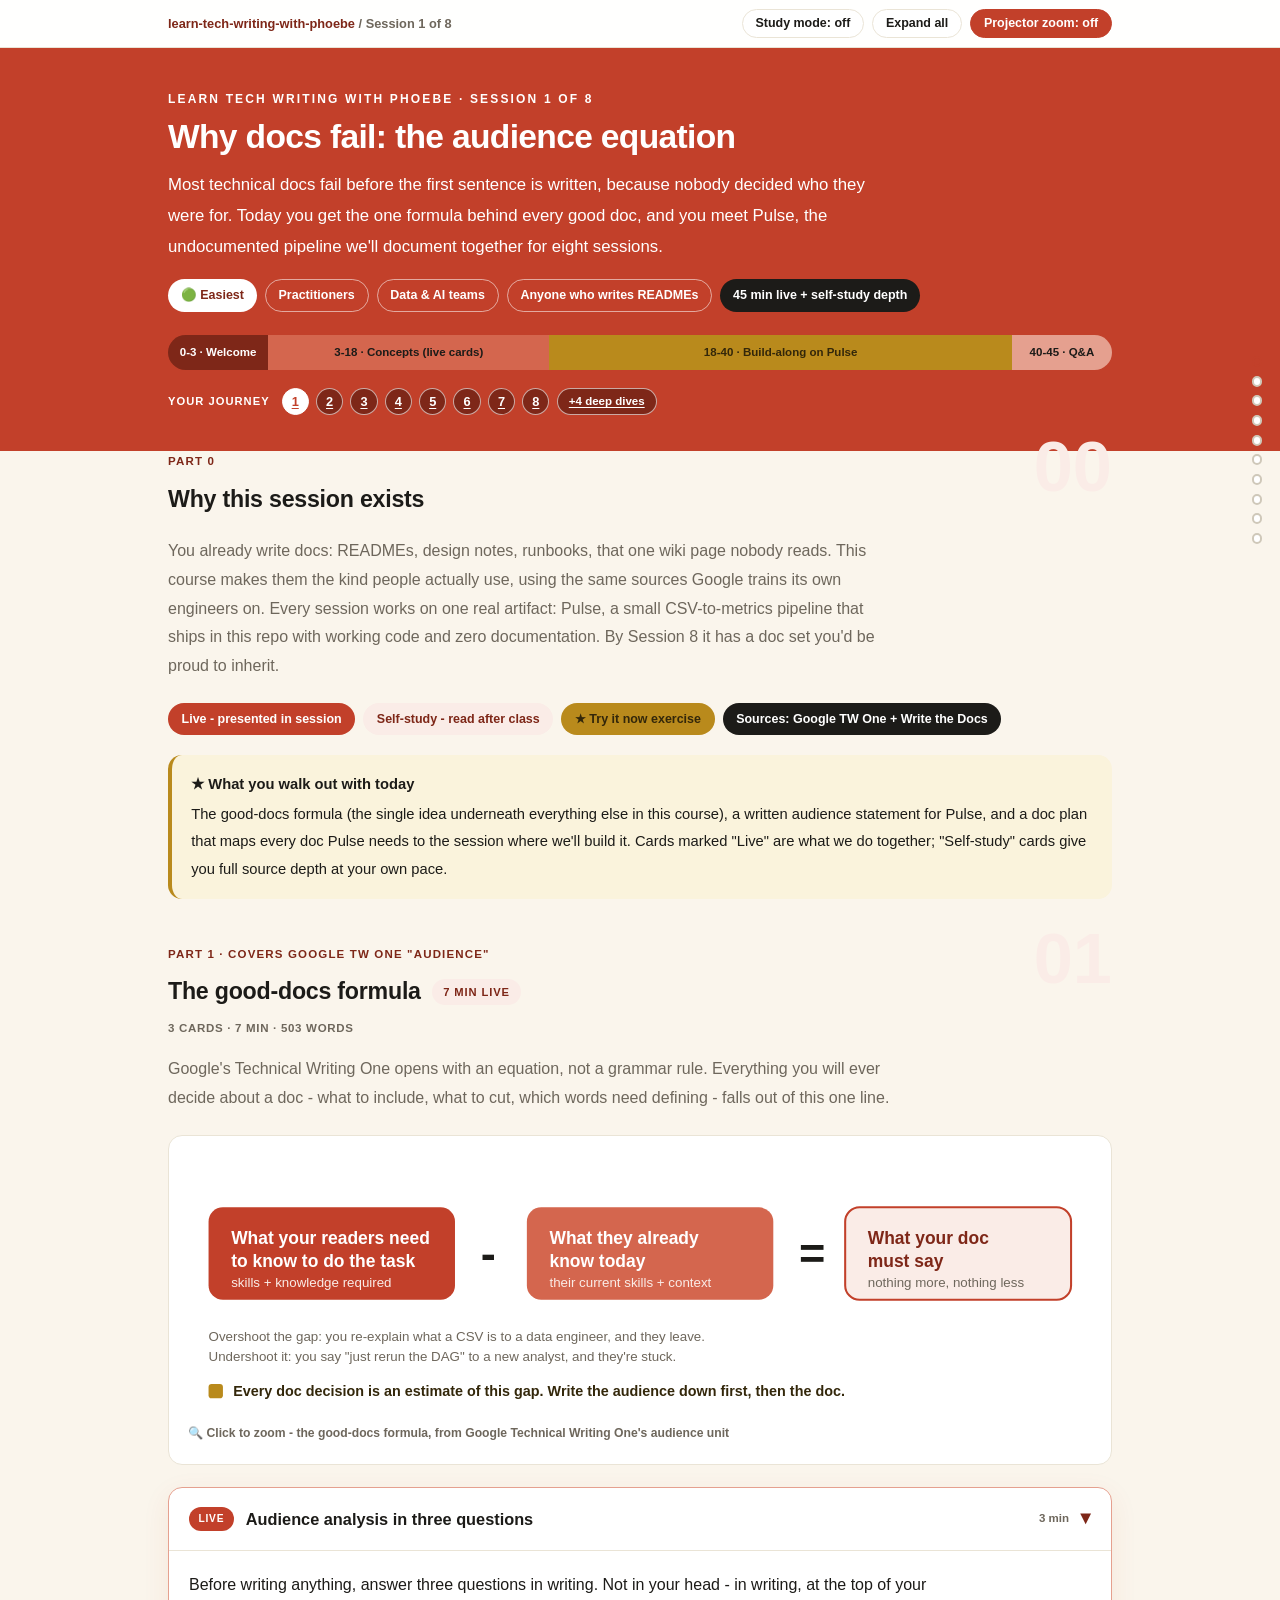
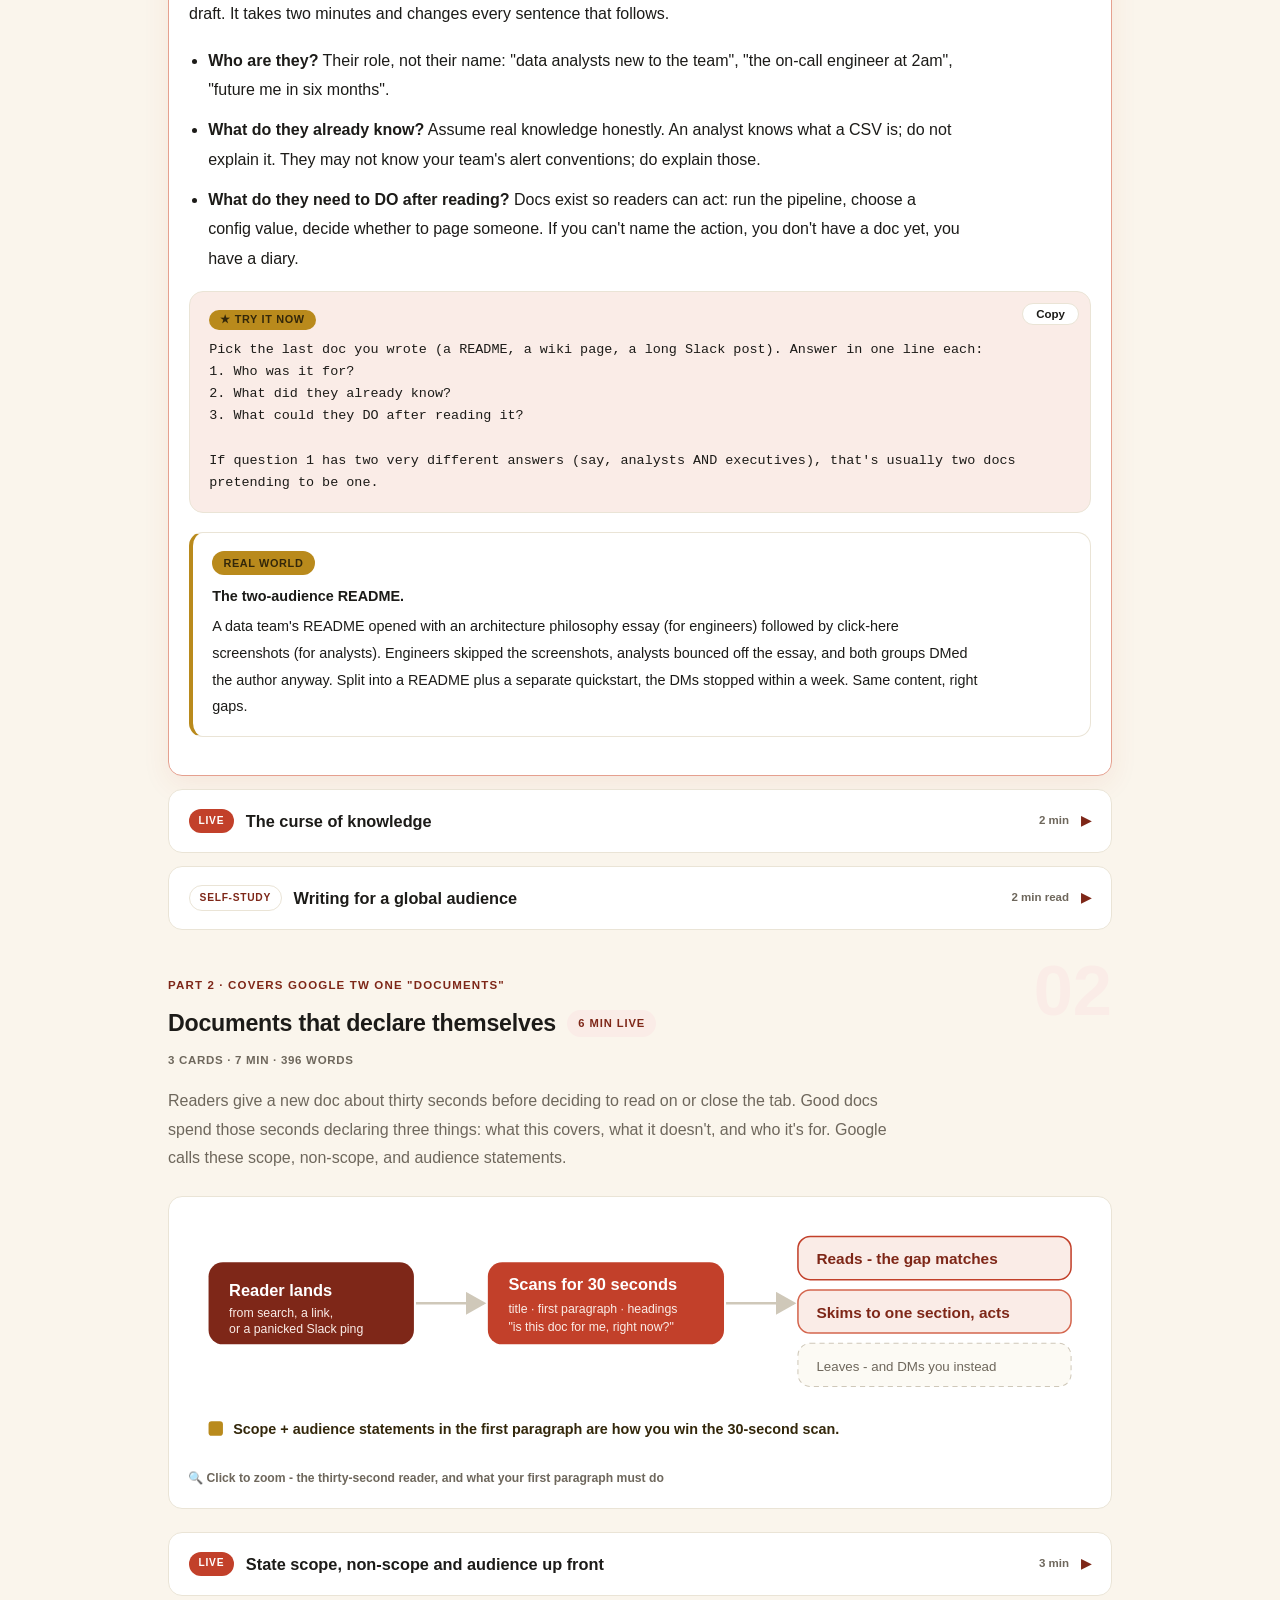
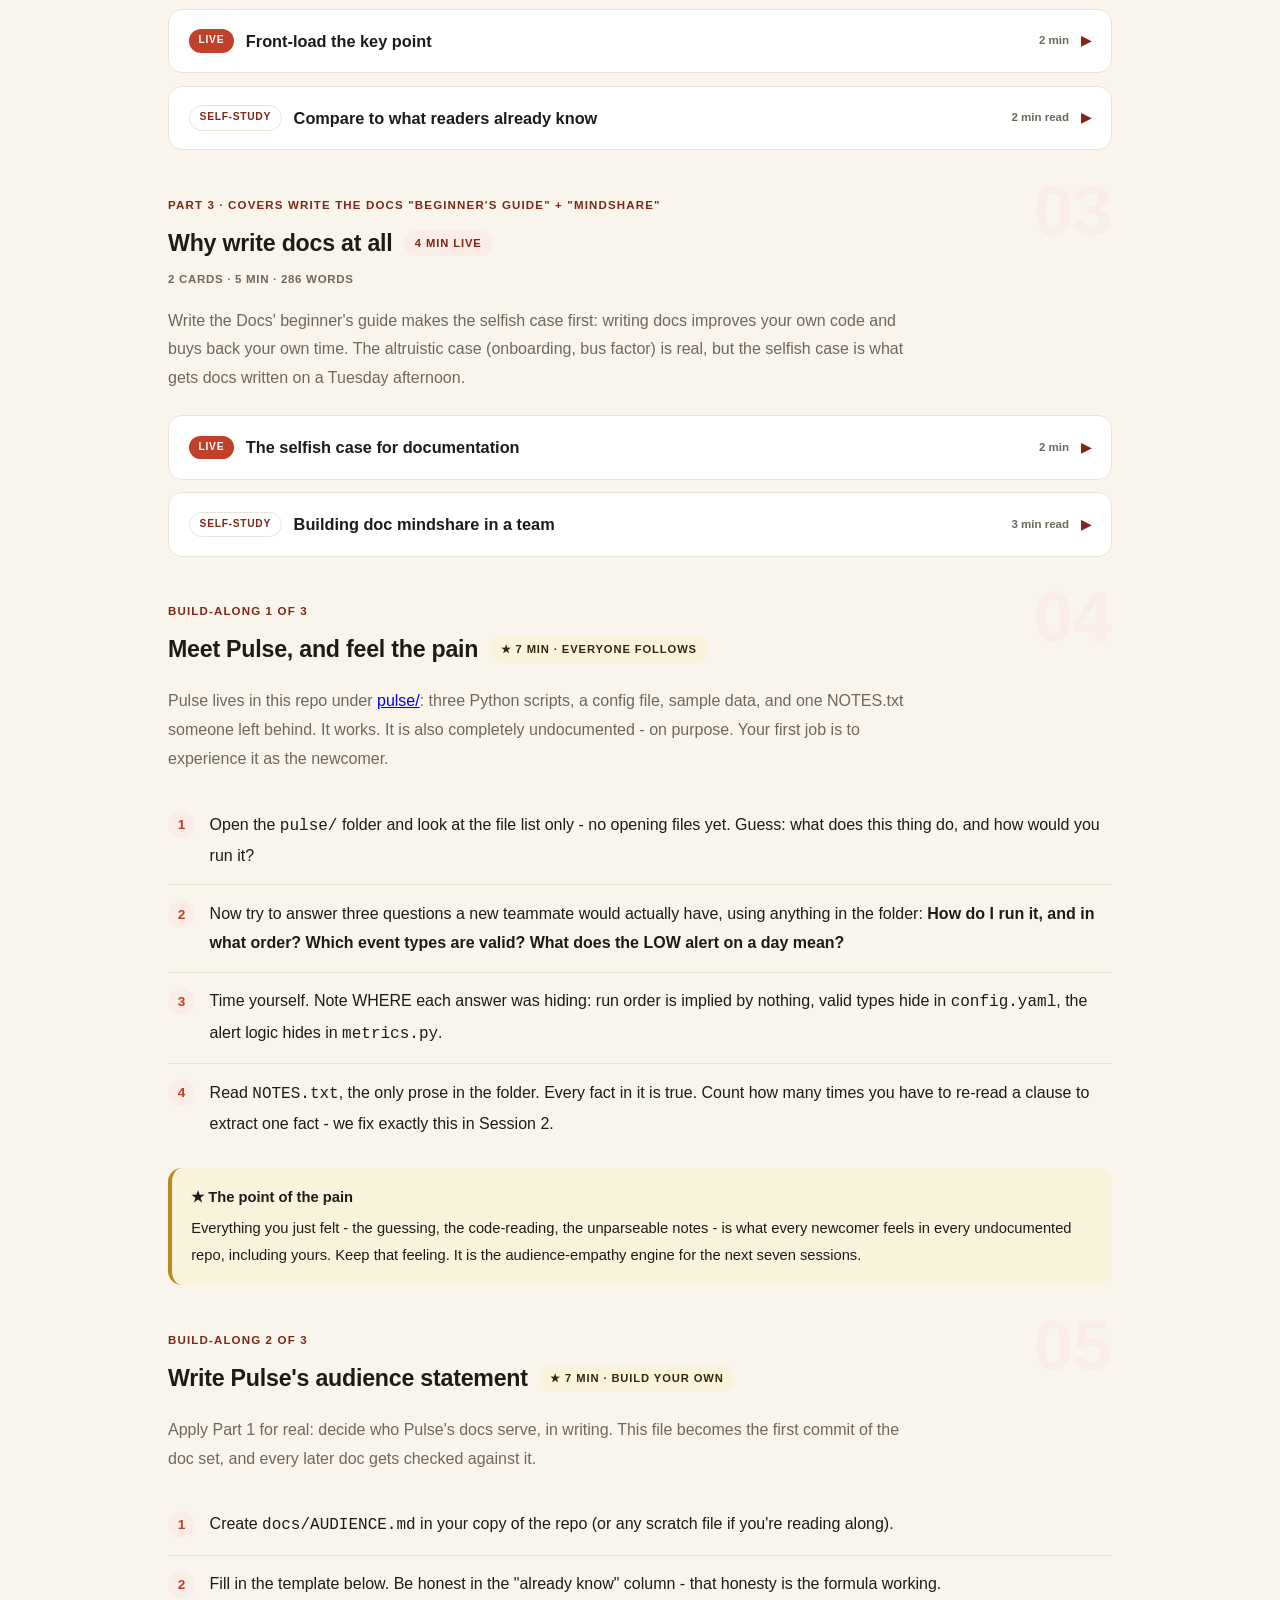
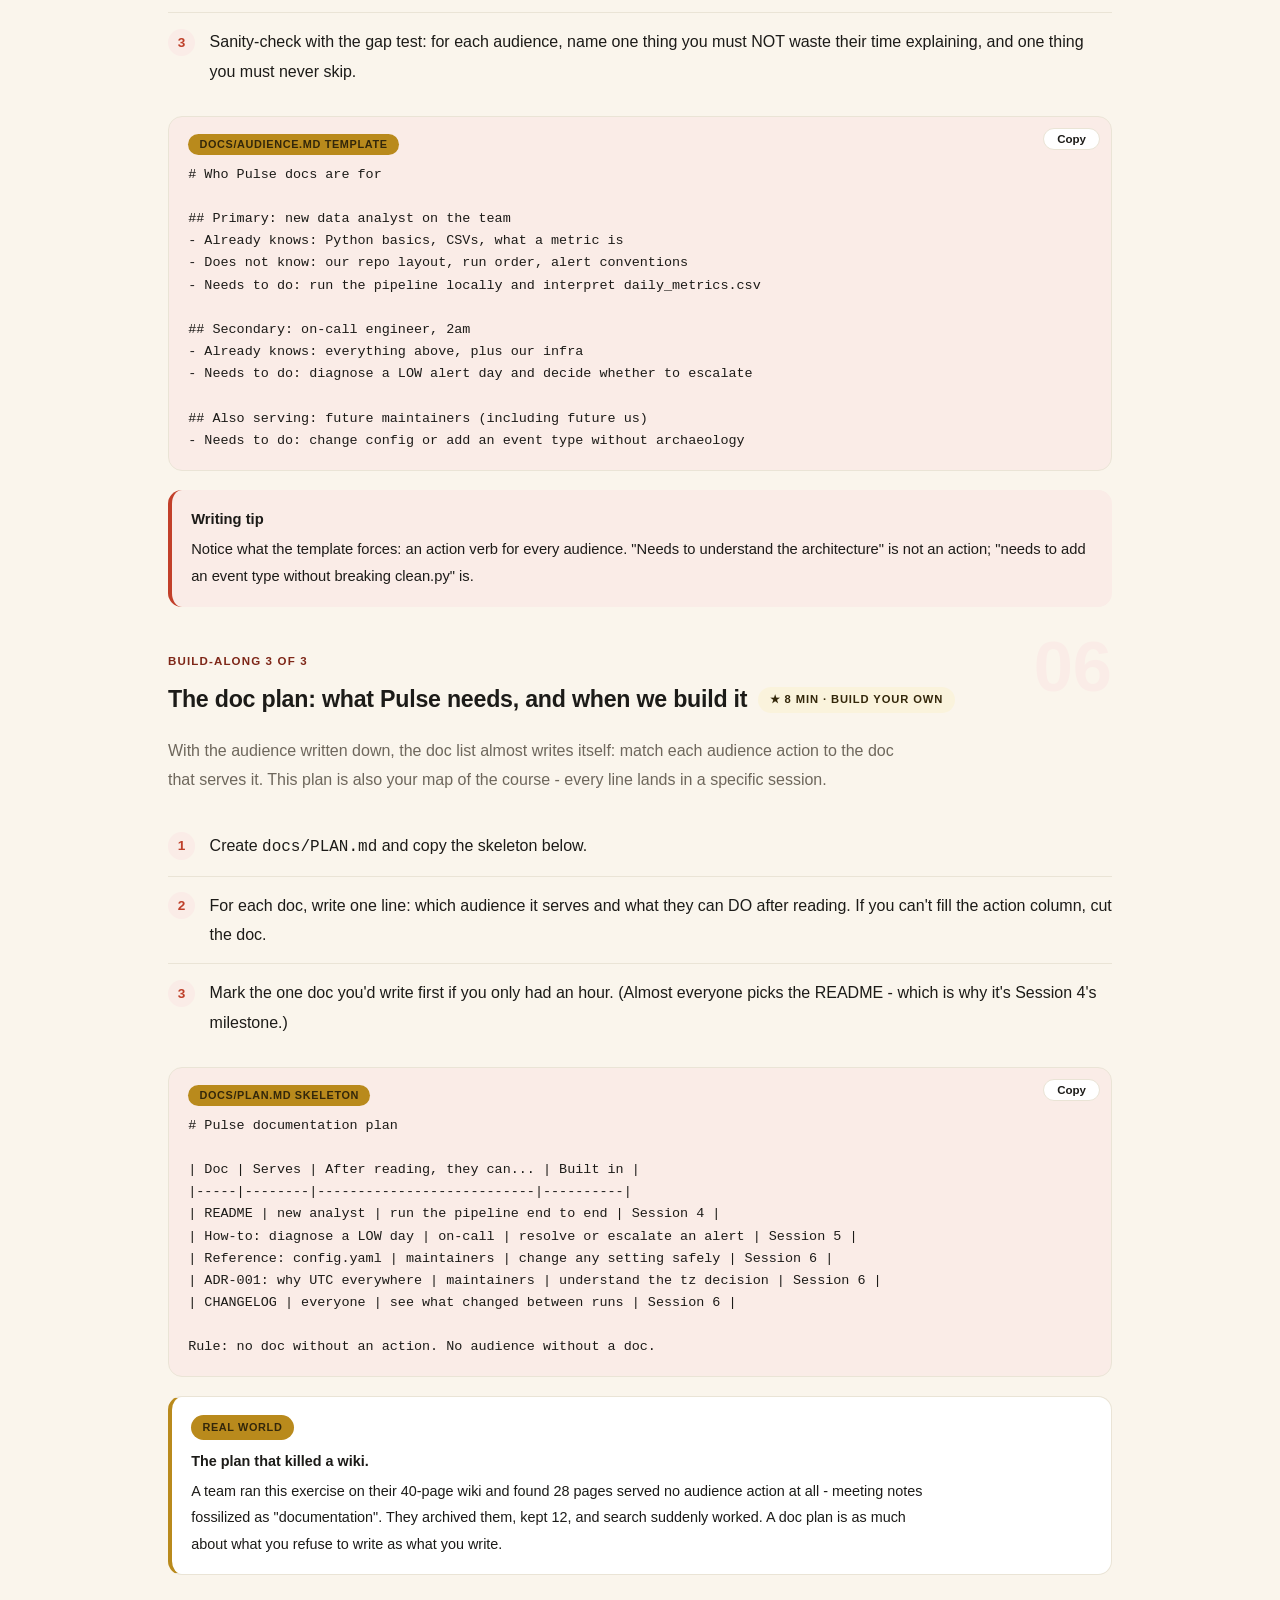
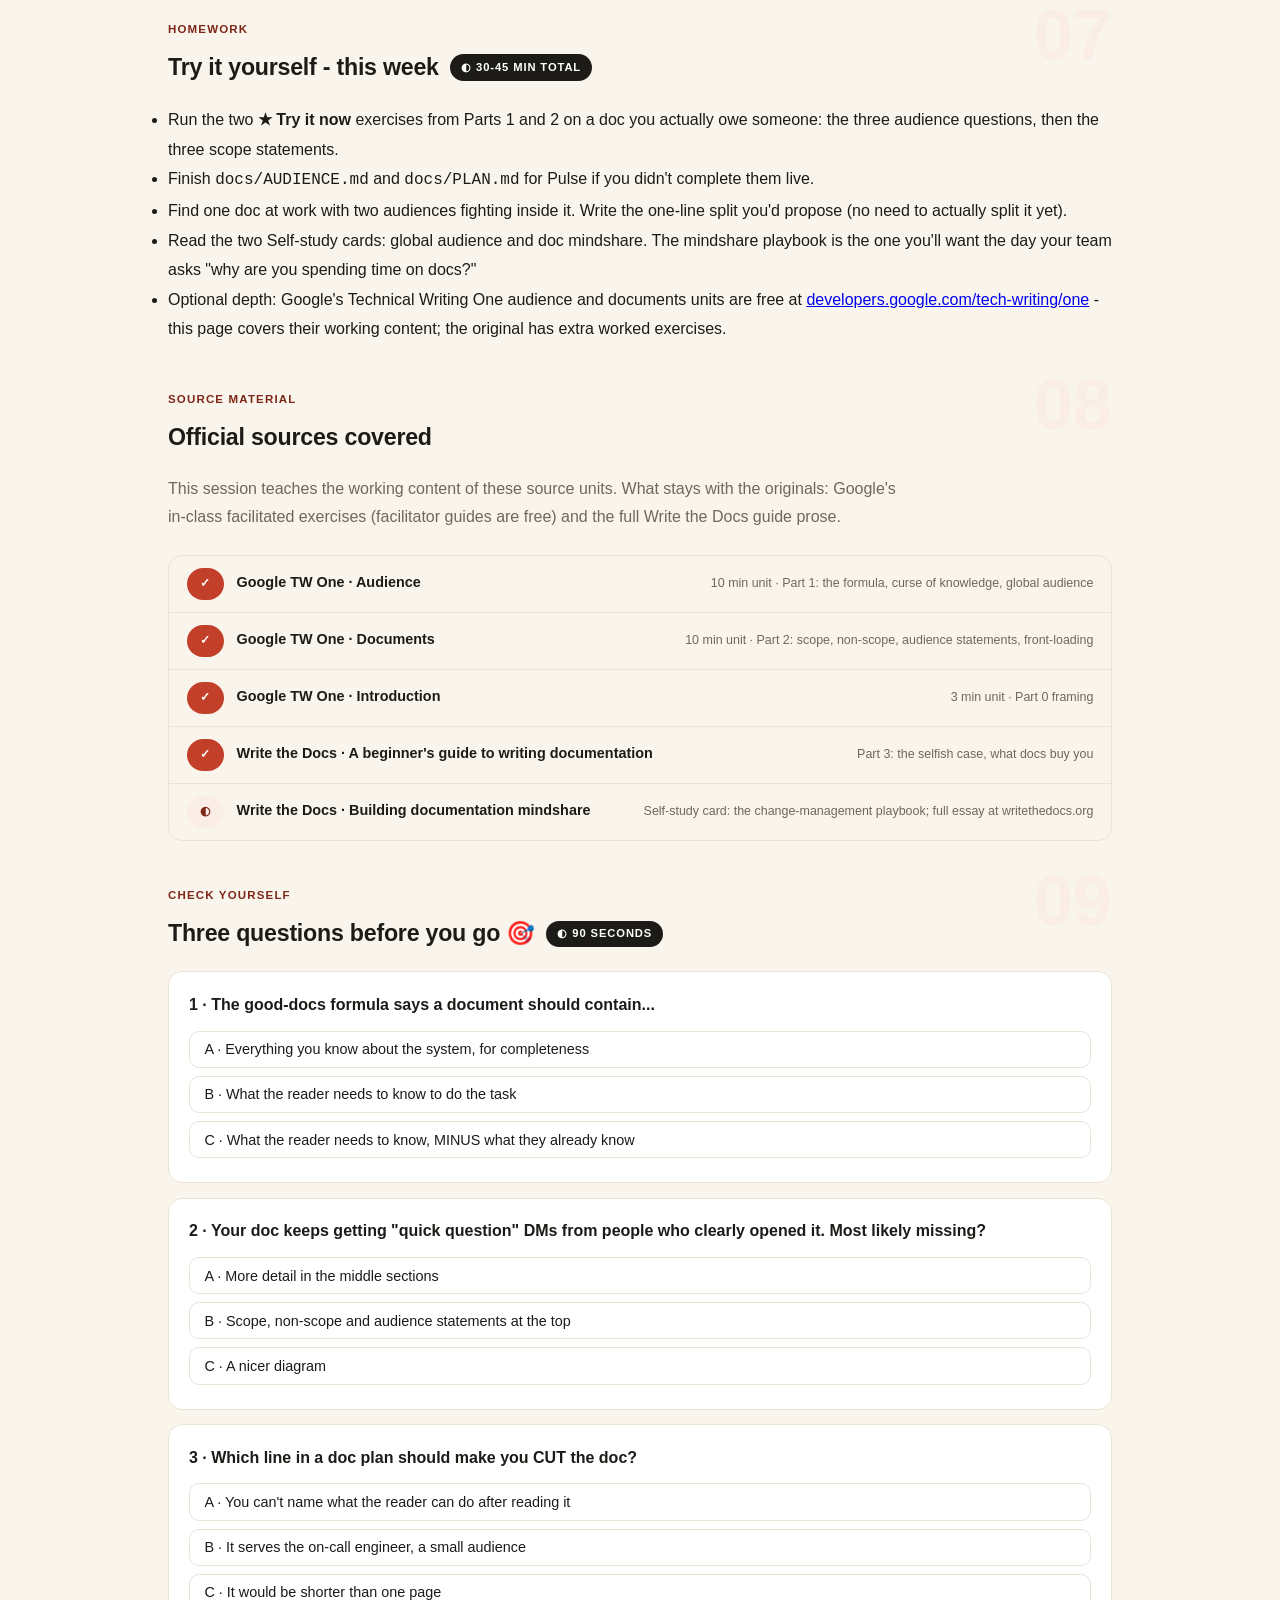
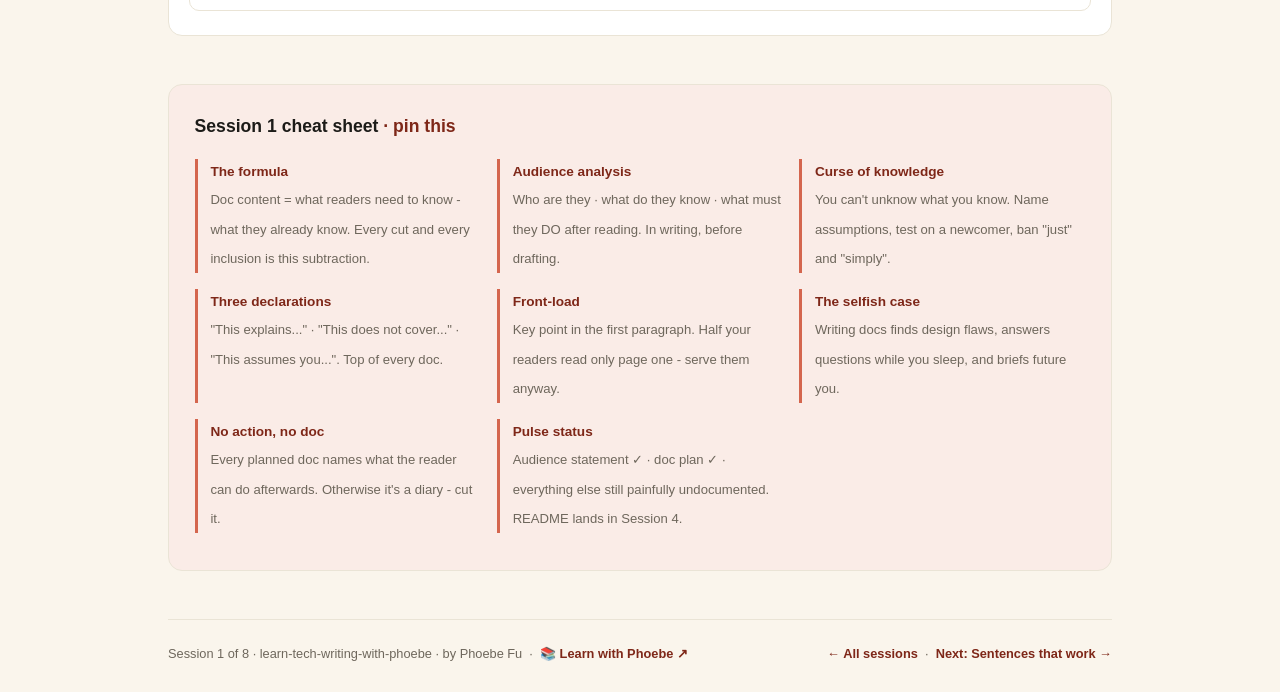
==== commit 63a1854d: "Prompt-box label inside the box: overflow no longer cuts it in half The label hung 0.7rem above the " ====
--- a/courses/01-why-docs-fail.html
+++ b/courses/01-why-docs-fail.html
@@ -19,7 +19,7 @@
 <meta name="twitter:image" content="https://phoebefu6.github.io/learn-tech-writing-with-phoebe/assets/og-cover.png">
 <!-- social:end -->
 <title>Session 1 · Why docs fail: the audience equation - learn tech writing with phoebe</title>
-<link rel="stylesheet" href="../assets/style.css?v=26">
+<link rel="stylesheet" href="../assets/style.css?v=27">
 </head>
 <body>
 
--- a/assets/style.css
+++ b/assets/style.css
@@ -809,3 +809,8 @@
 .chip.audience { background: transparent; border-color: rgba(255,255,255,.55); }
 .journey a { background: var(--indigo-deep); border-color: rgba(255,255,255,.6); }
 .skip-link { background: var(--indigo-deep); }
+
+/* Prompt-box label sits inside the box (2026-10-12). Hanging it 0.7rem above the edge let any
+   overflow:auto parent cut it in half; in normal flow nothing can clip it. The right margin
+   keeps it clear of the Copy button; long labels wrap instead of running under it. */
+.prompt-box > .label{ position: static; display: table; margin: 0 5.2rem .55rem 0; white-space: normal; line-height: 1.45; }
